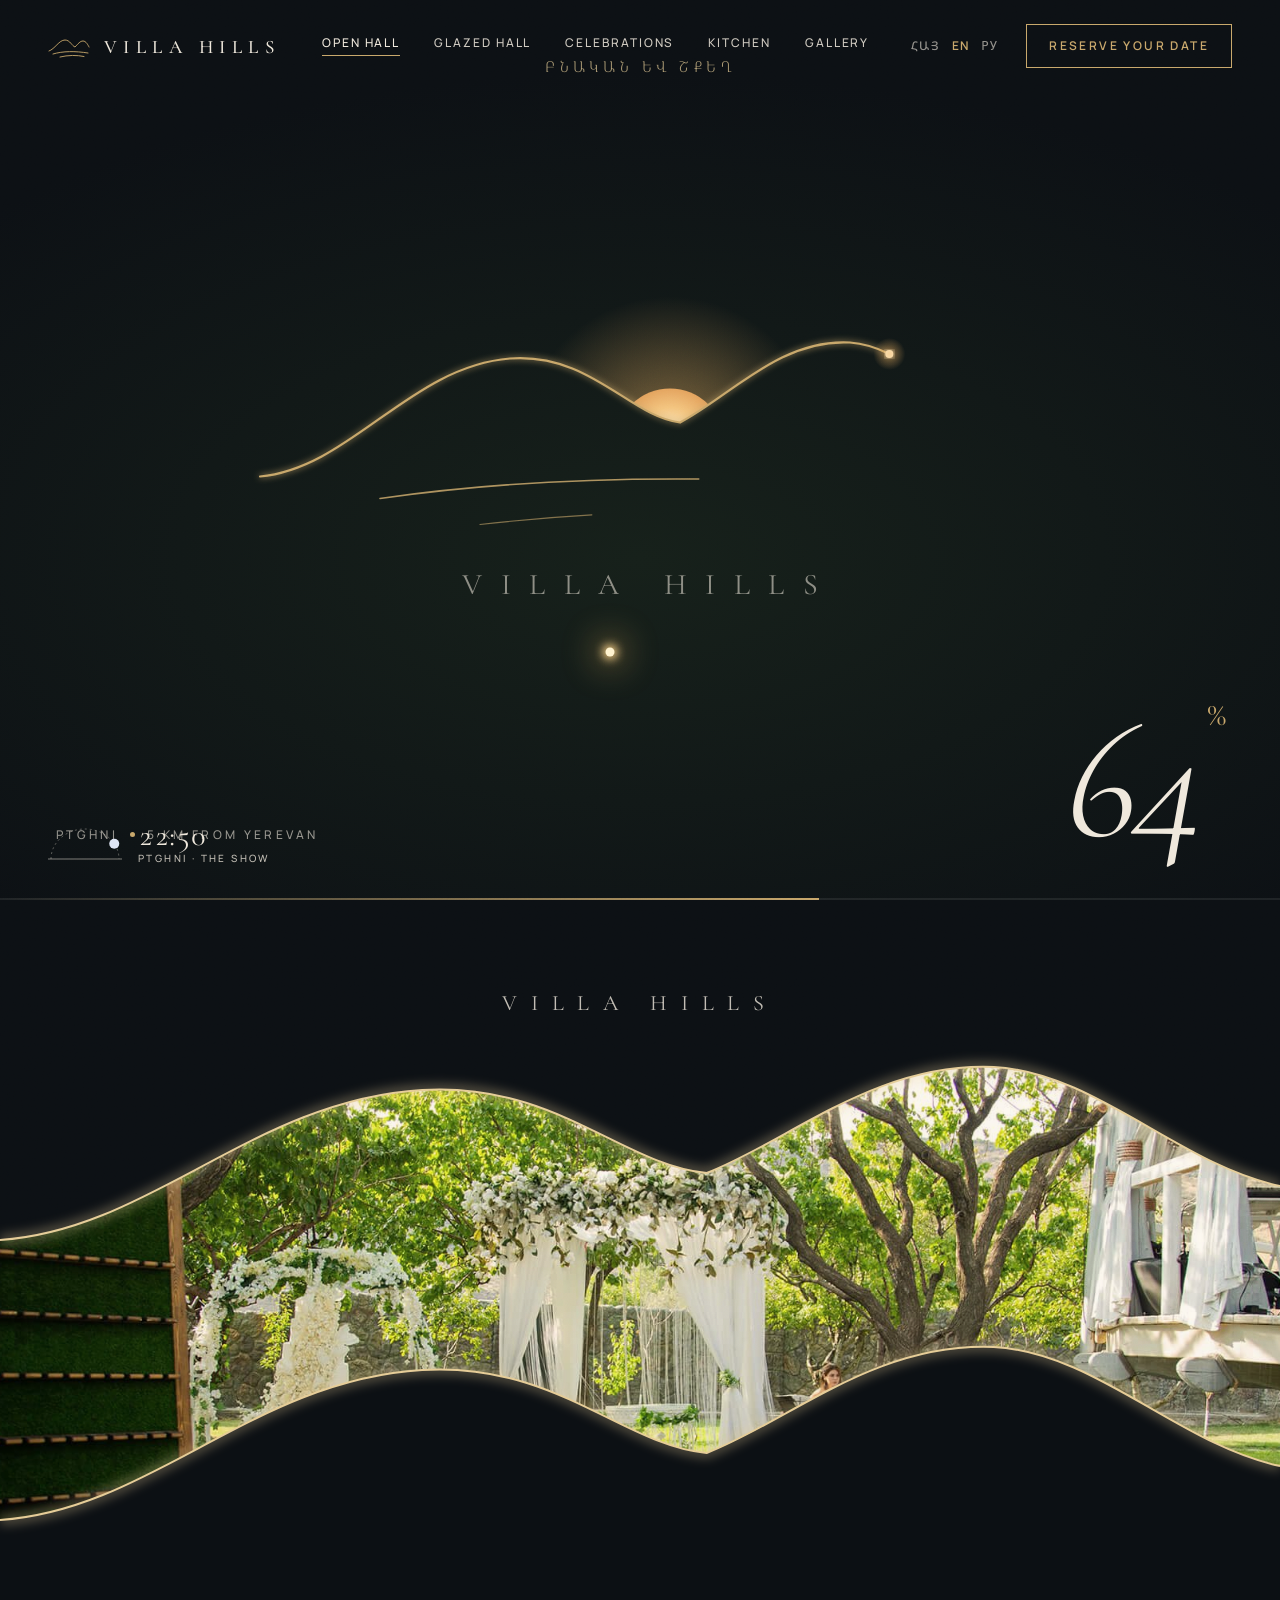
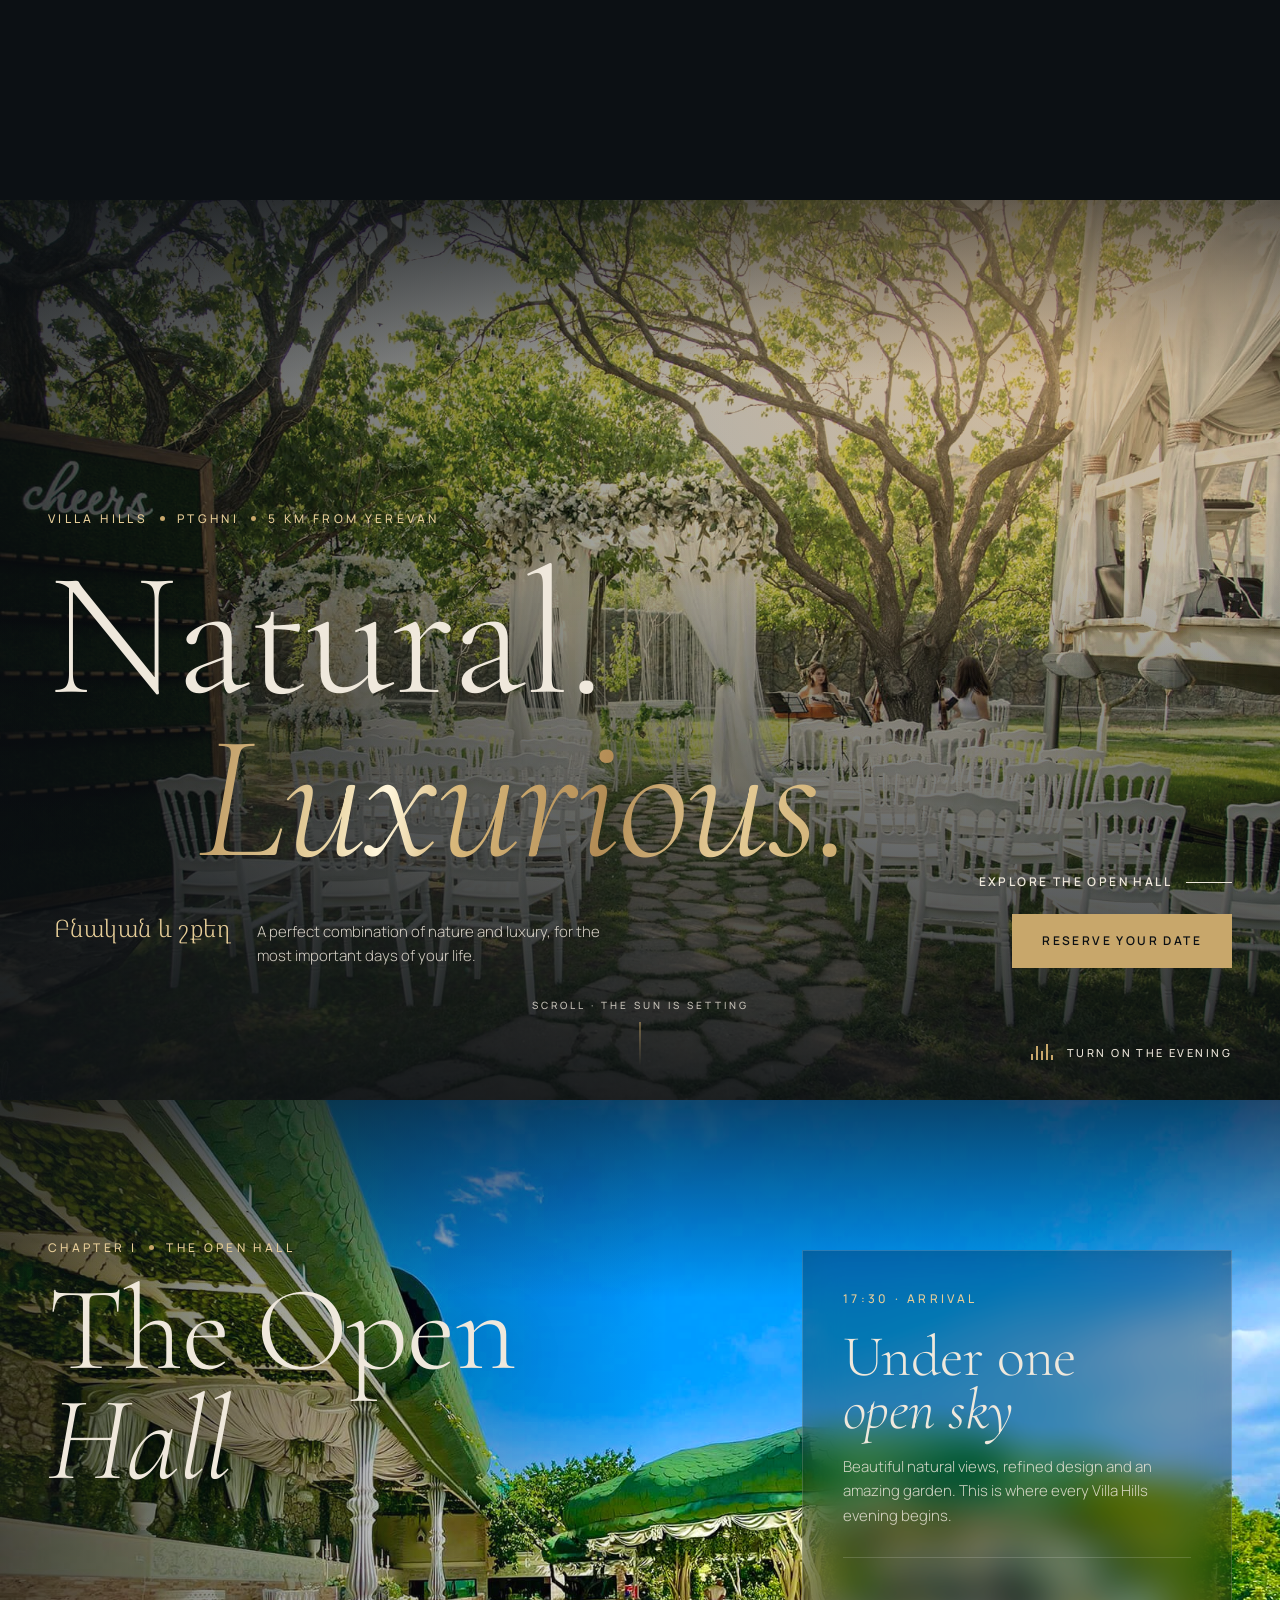
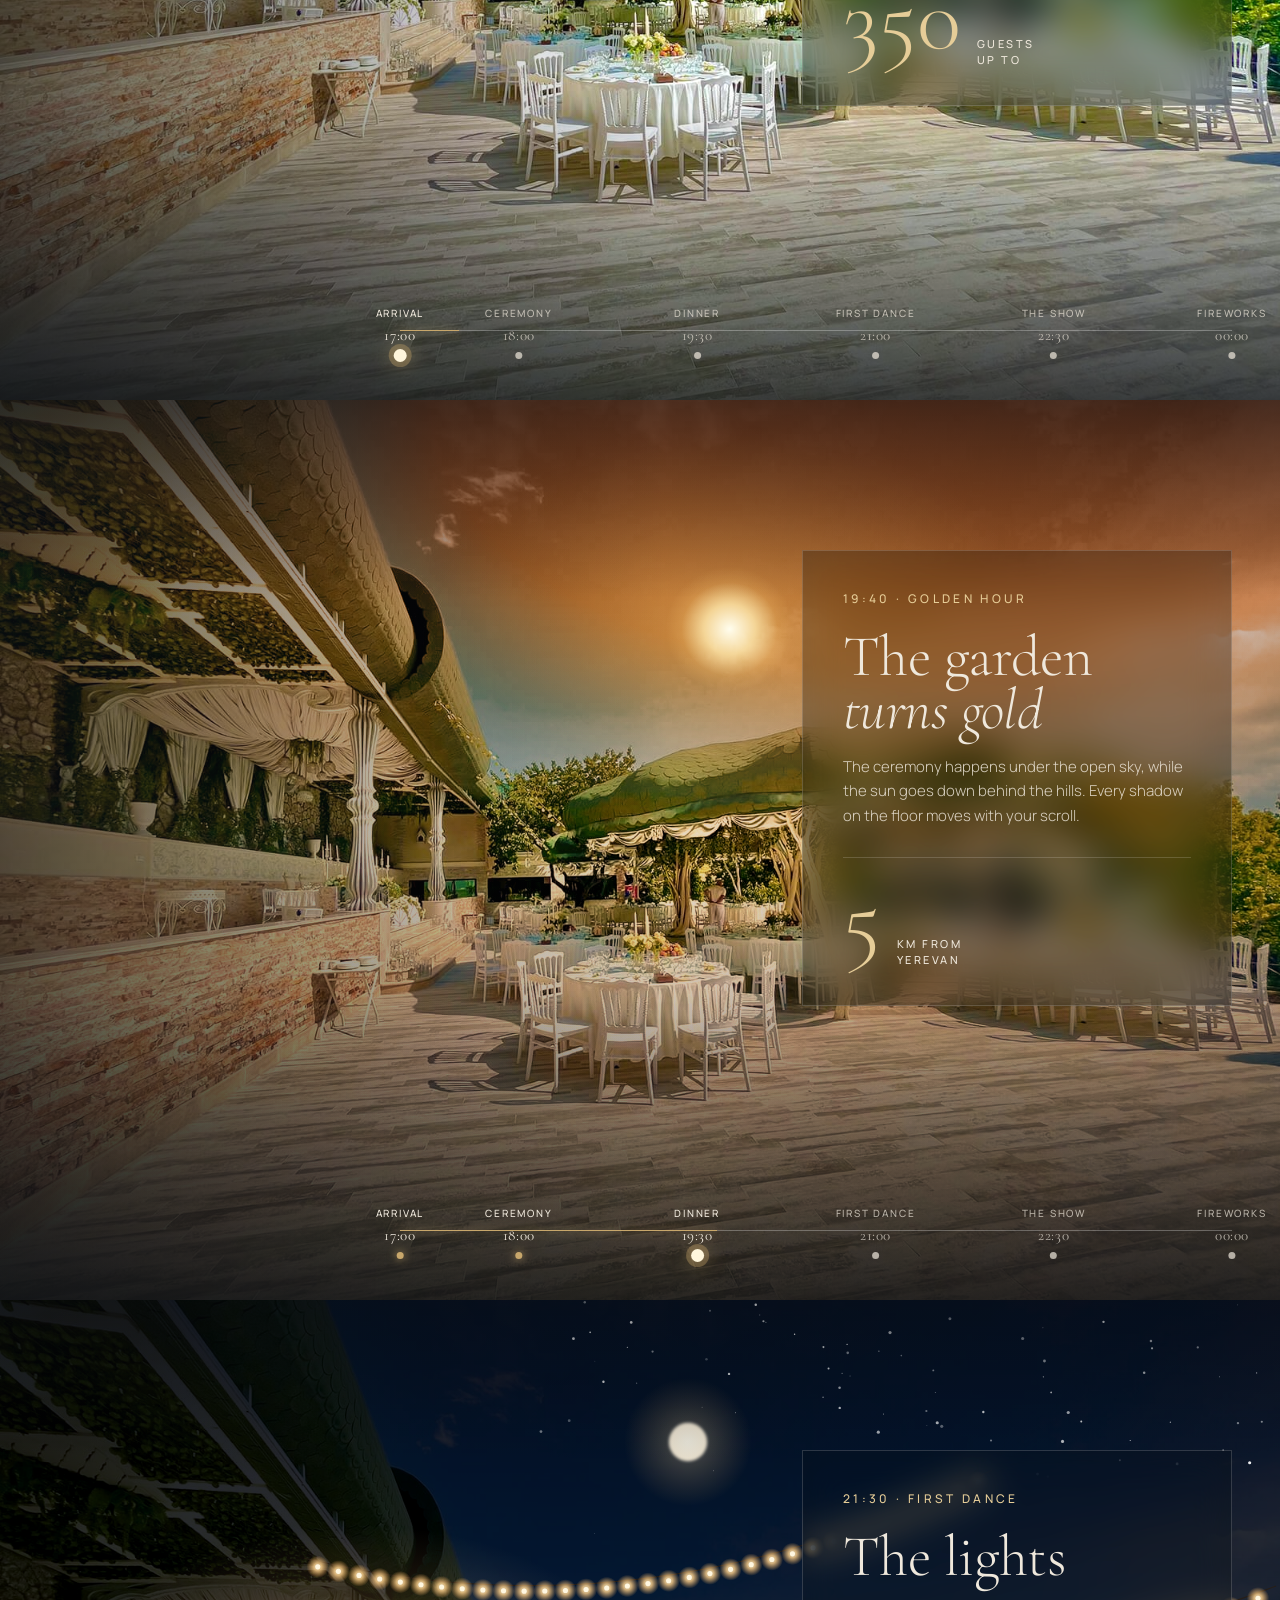
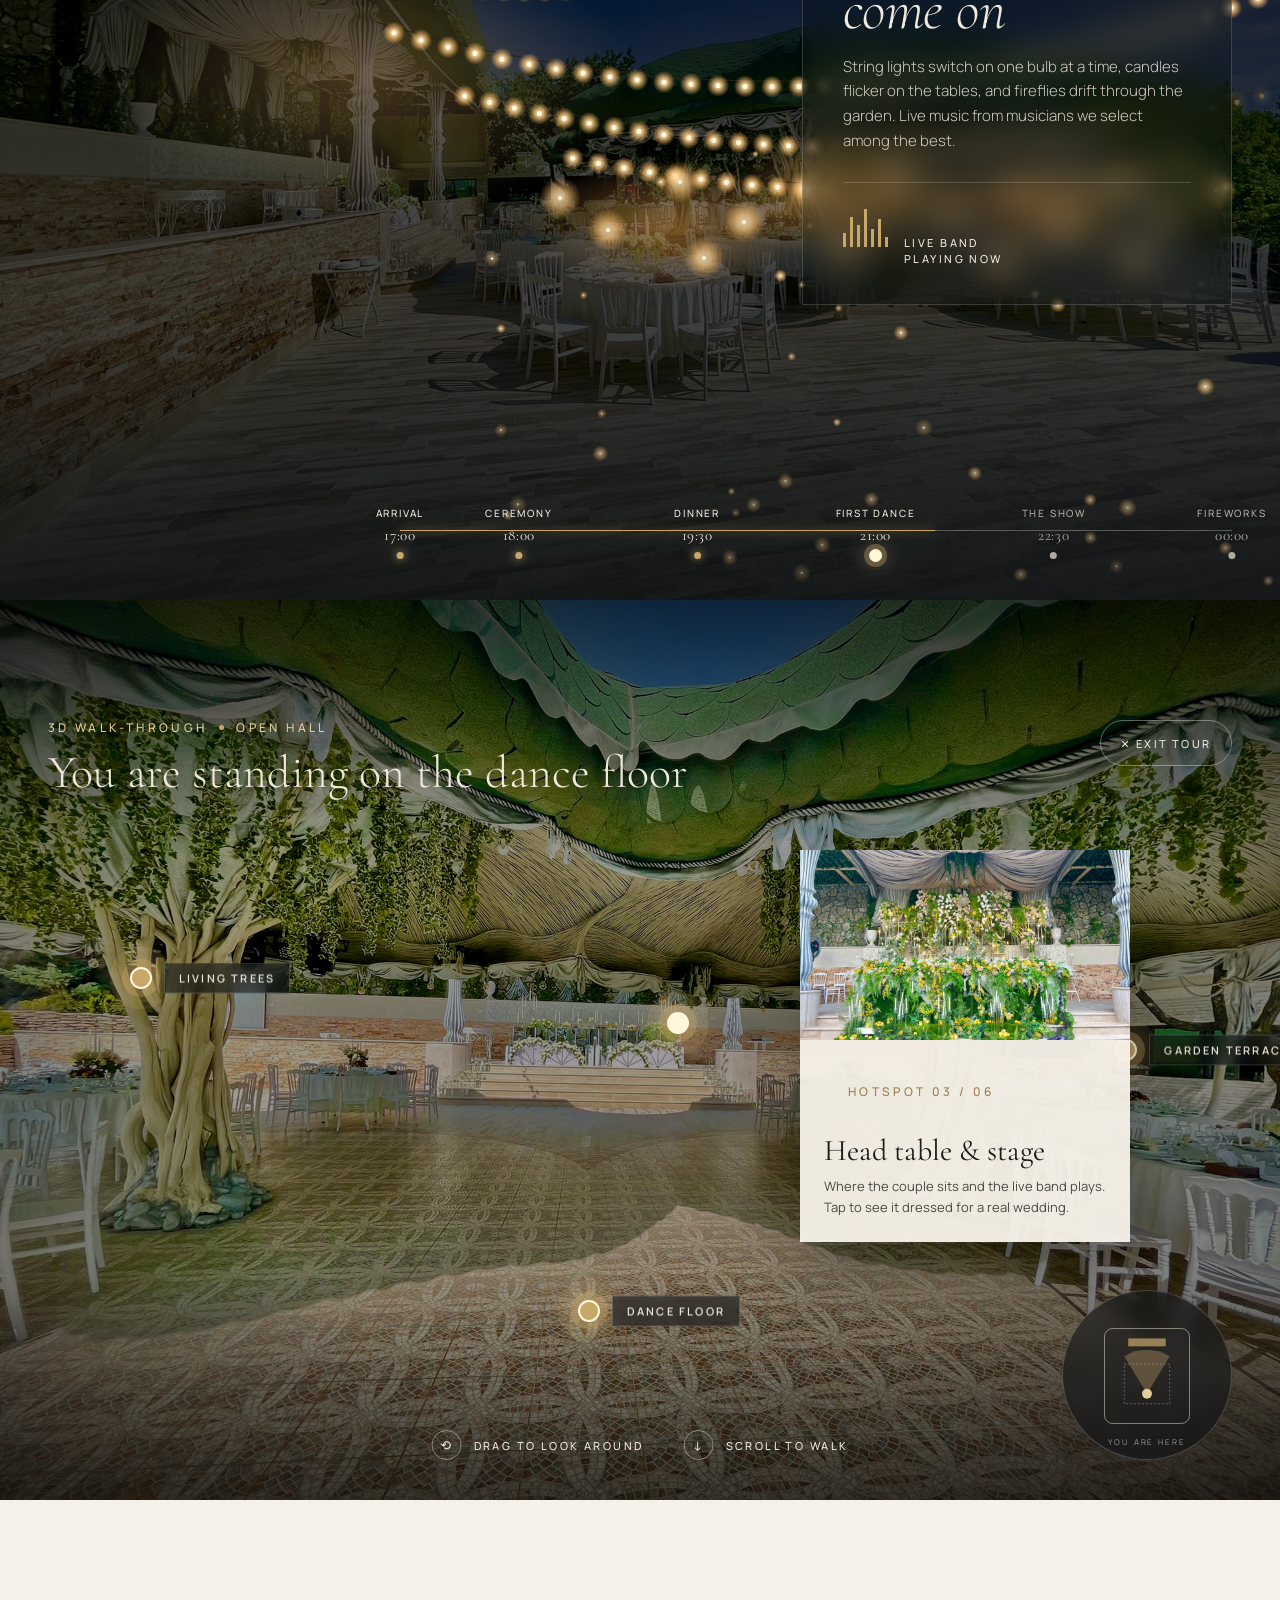
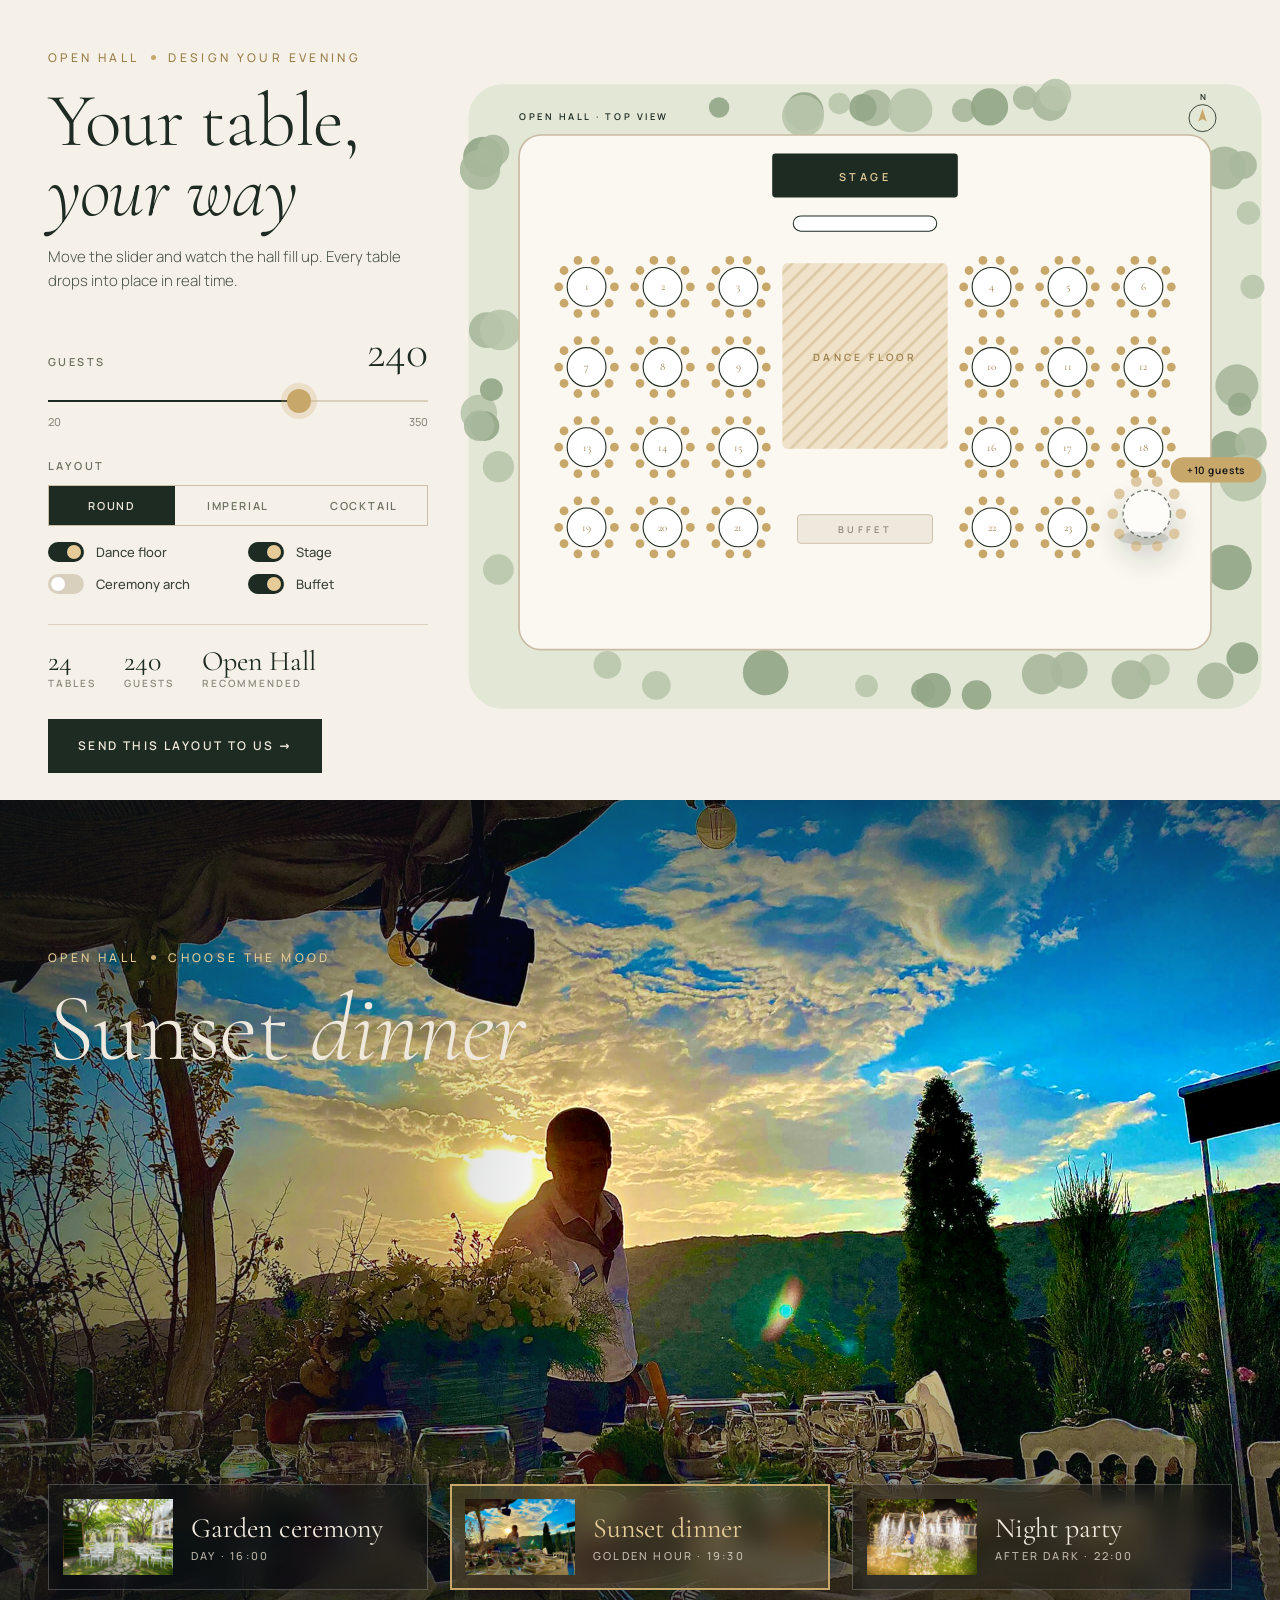
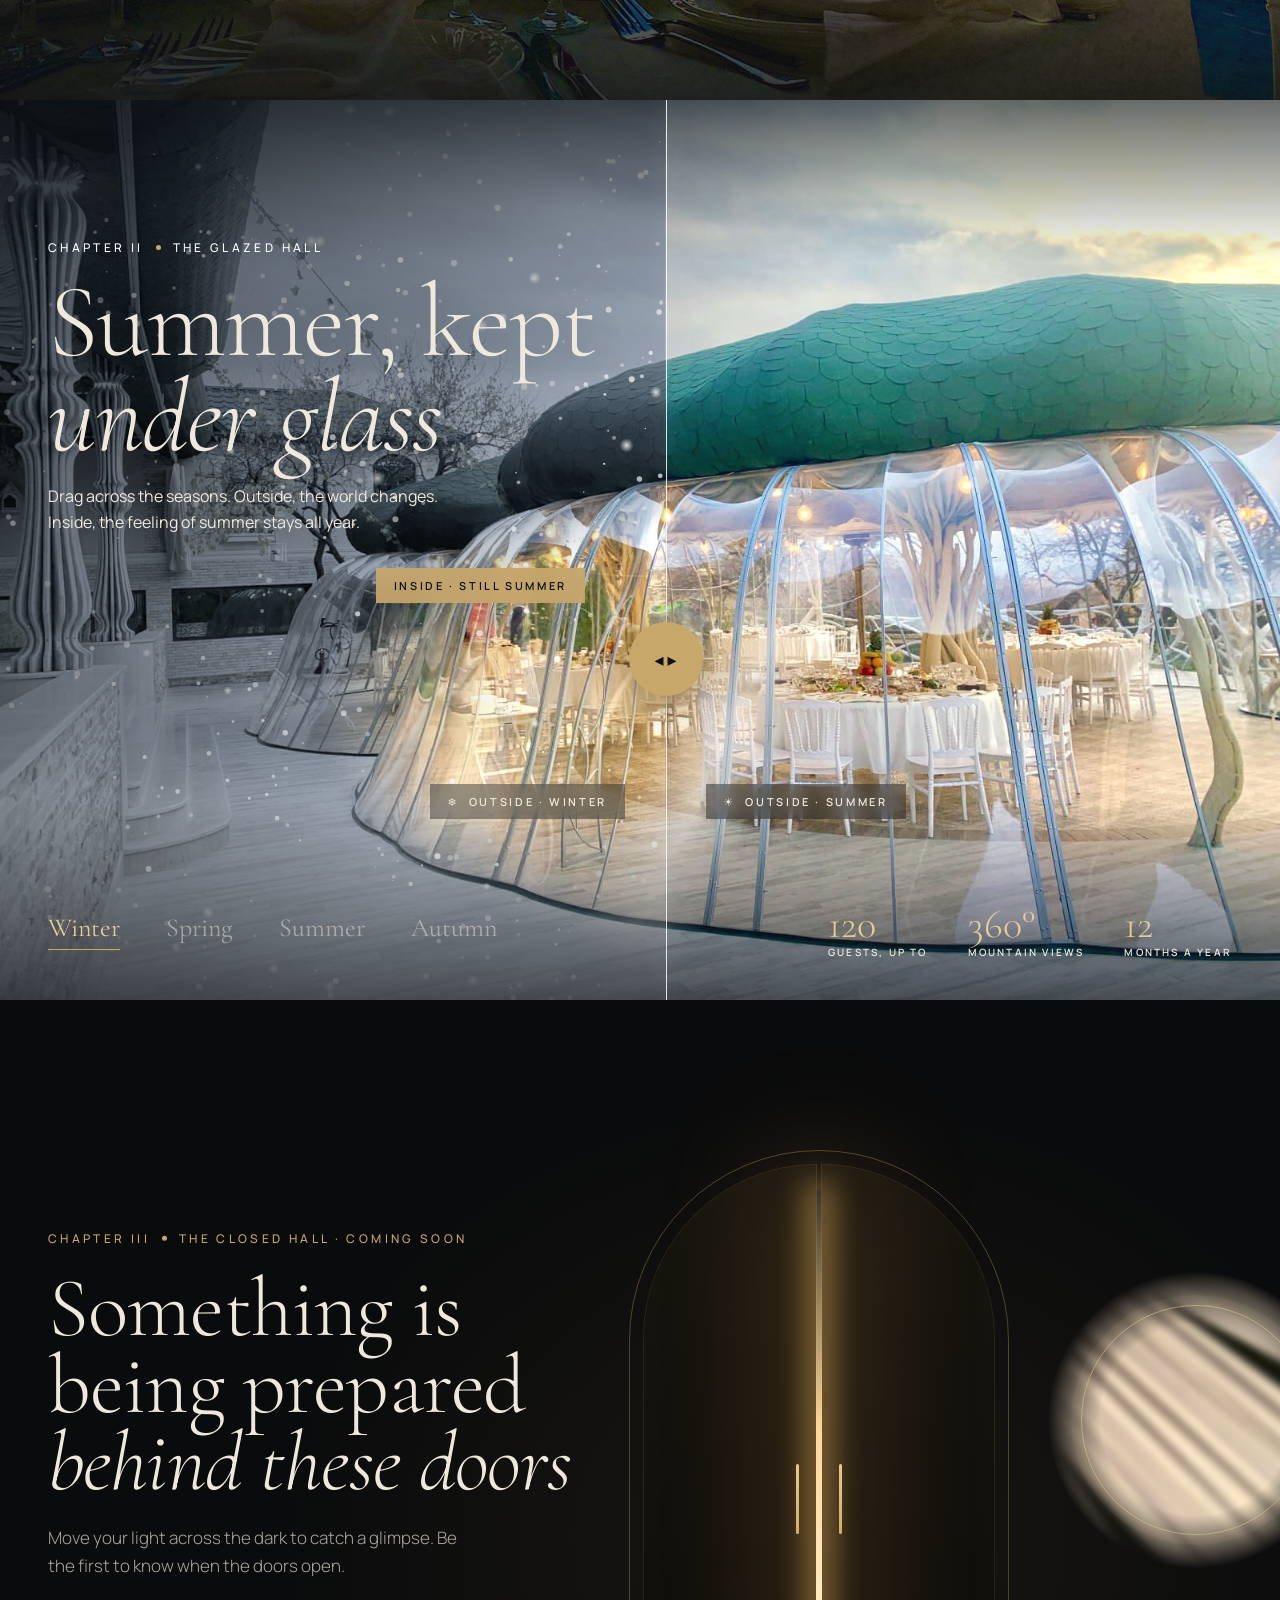
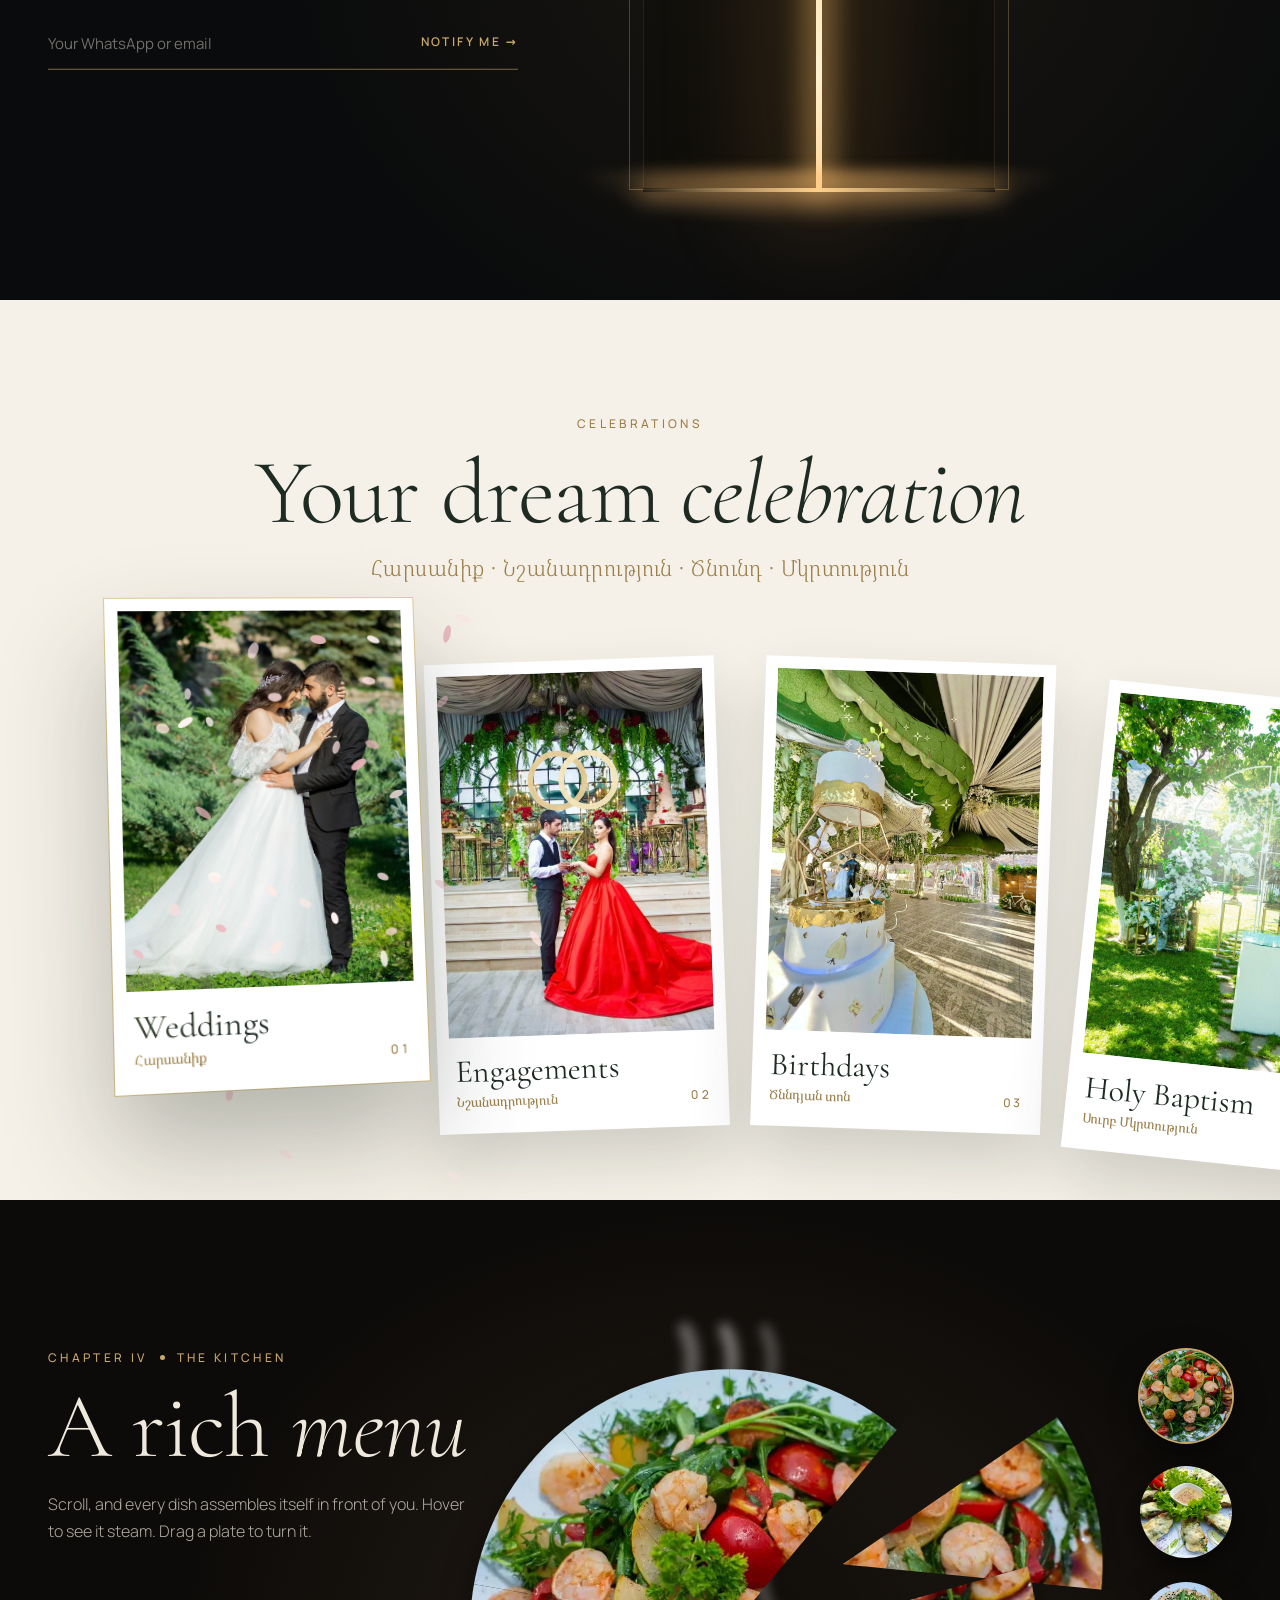
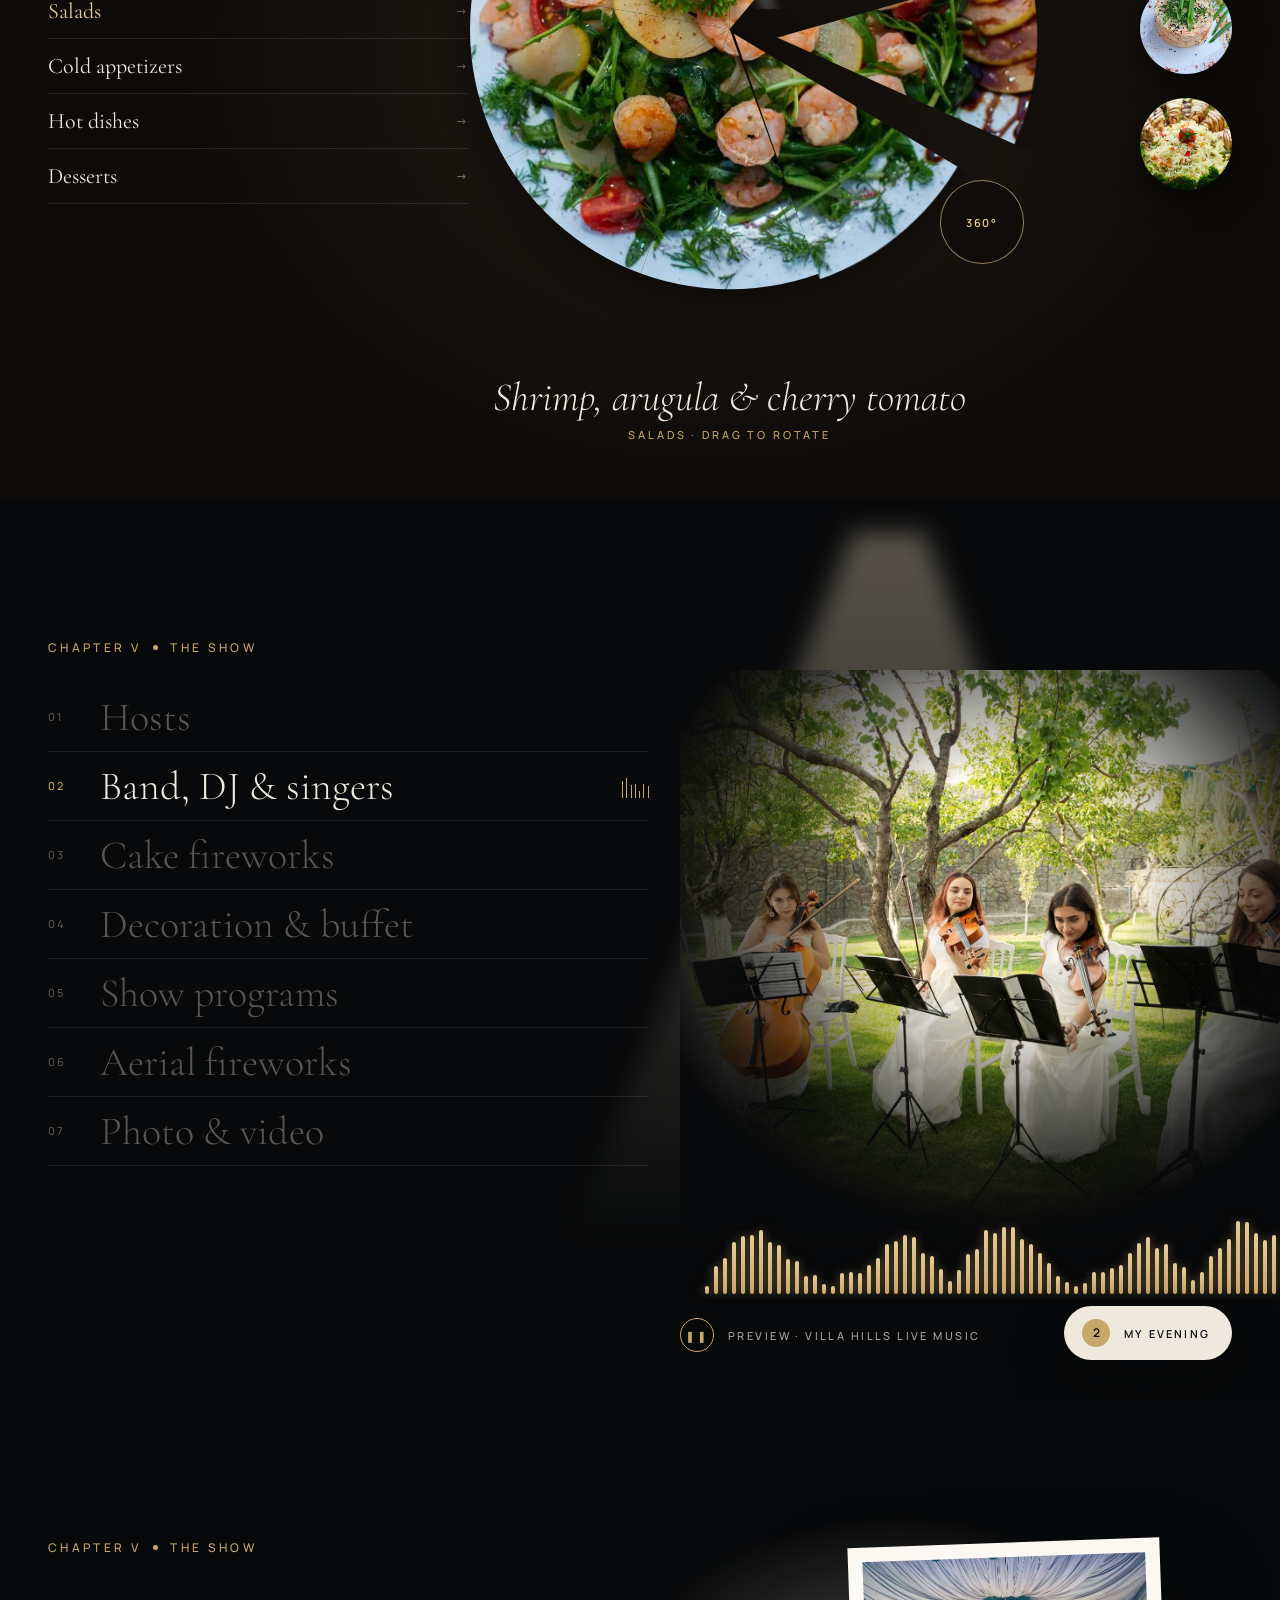
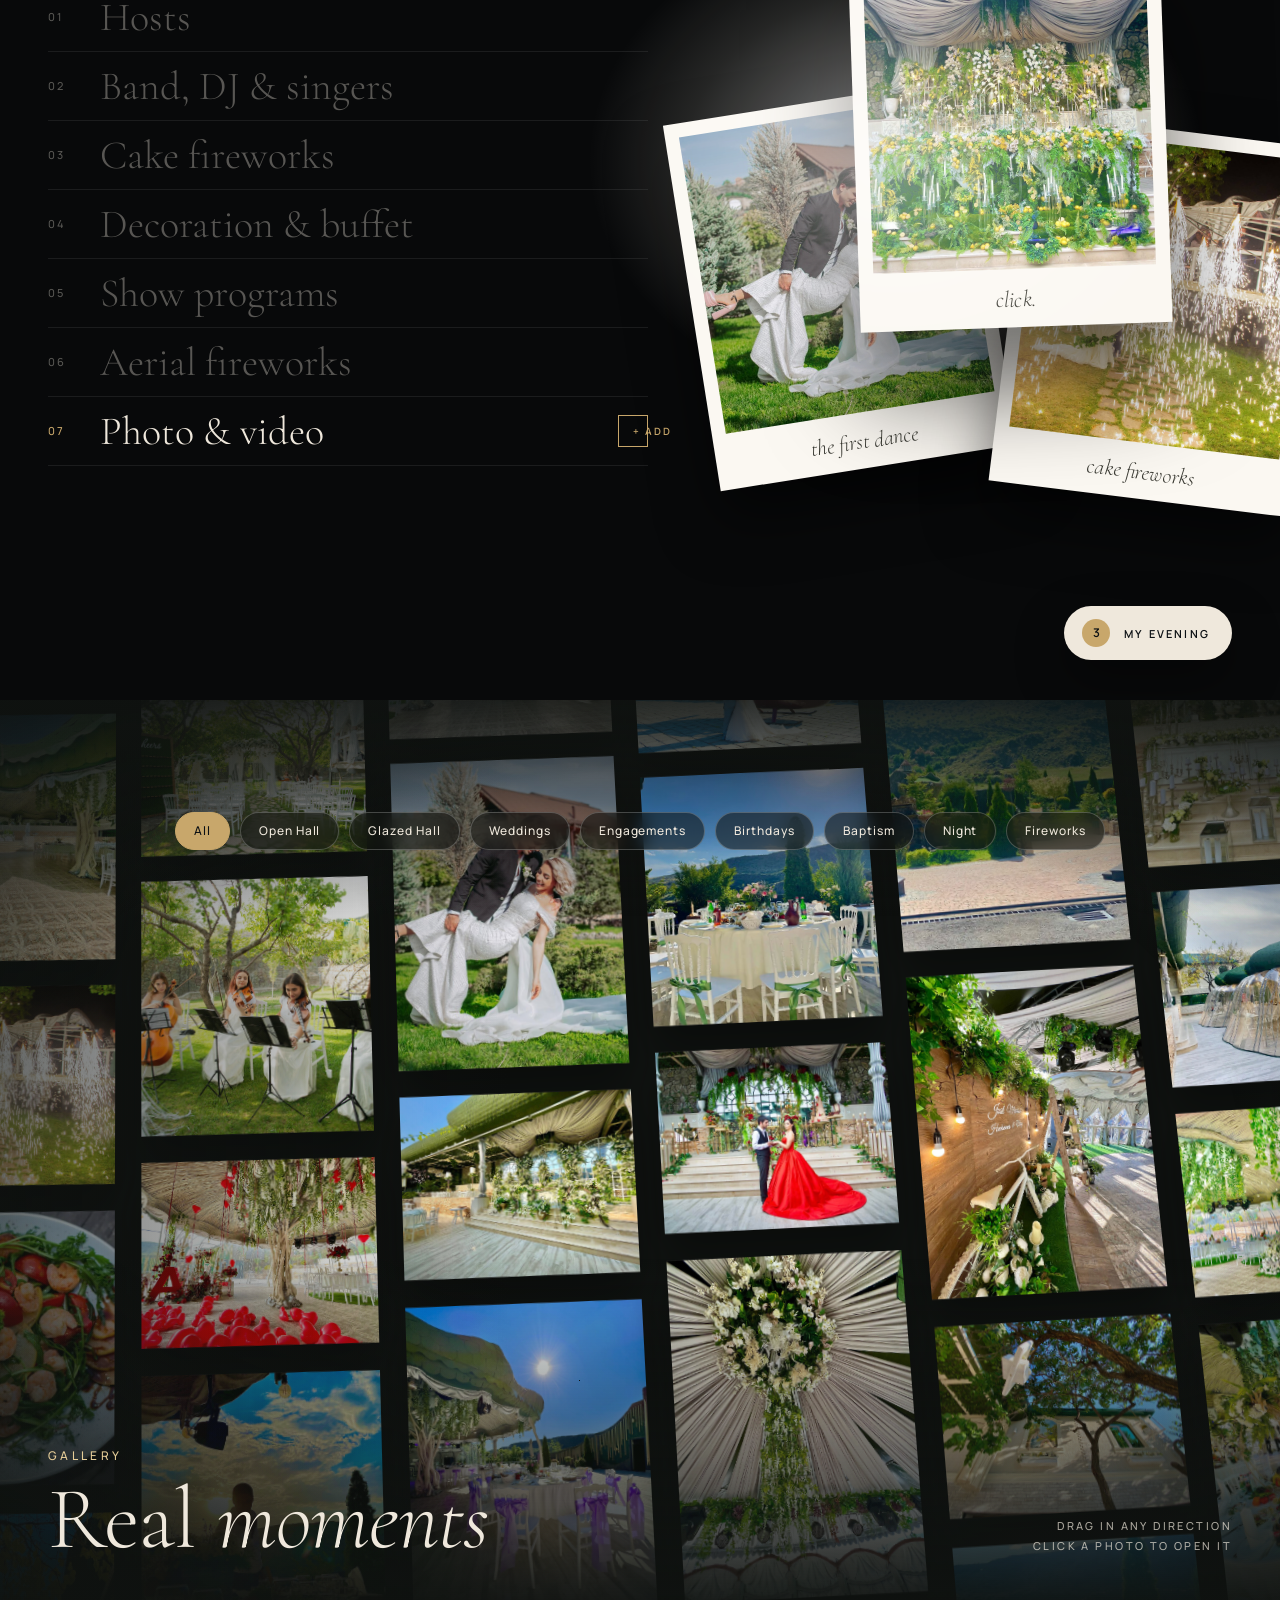
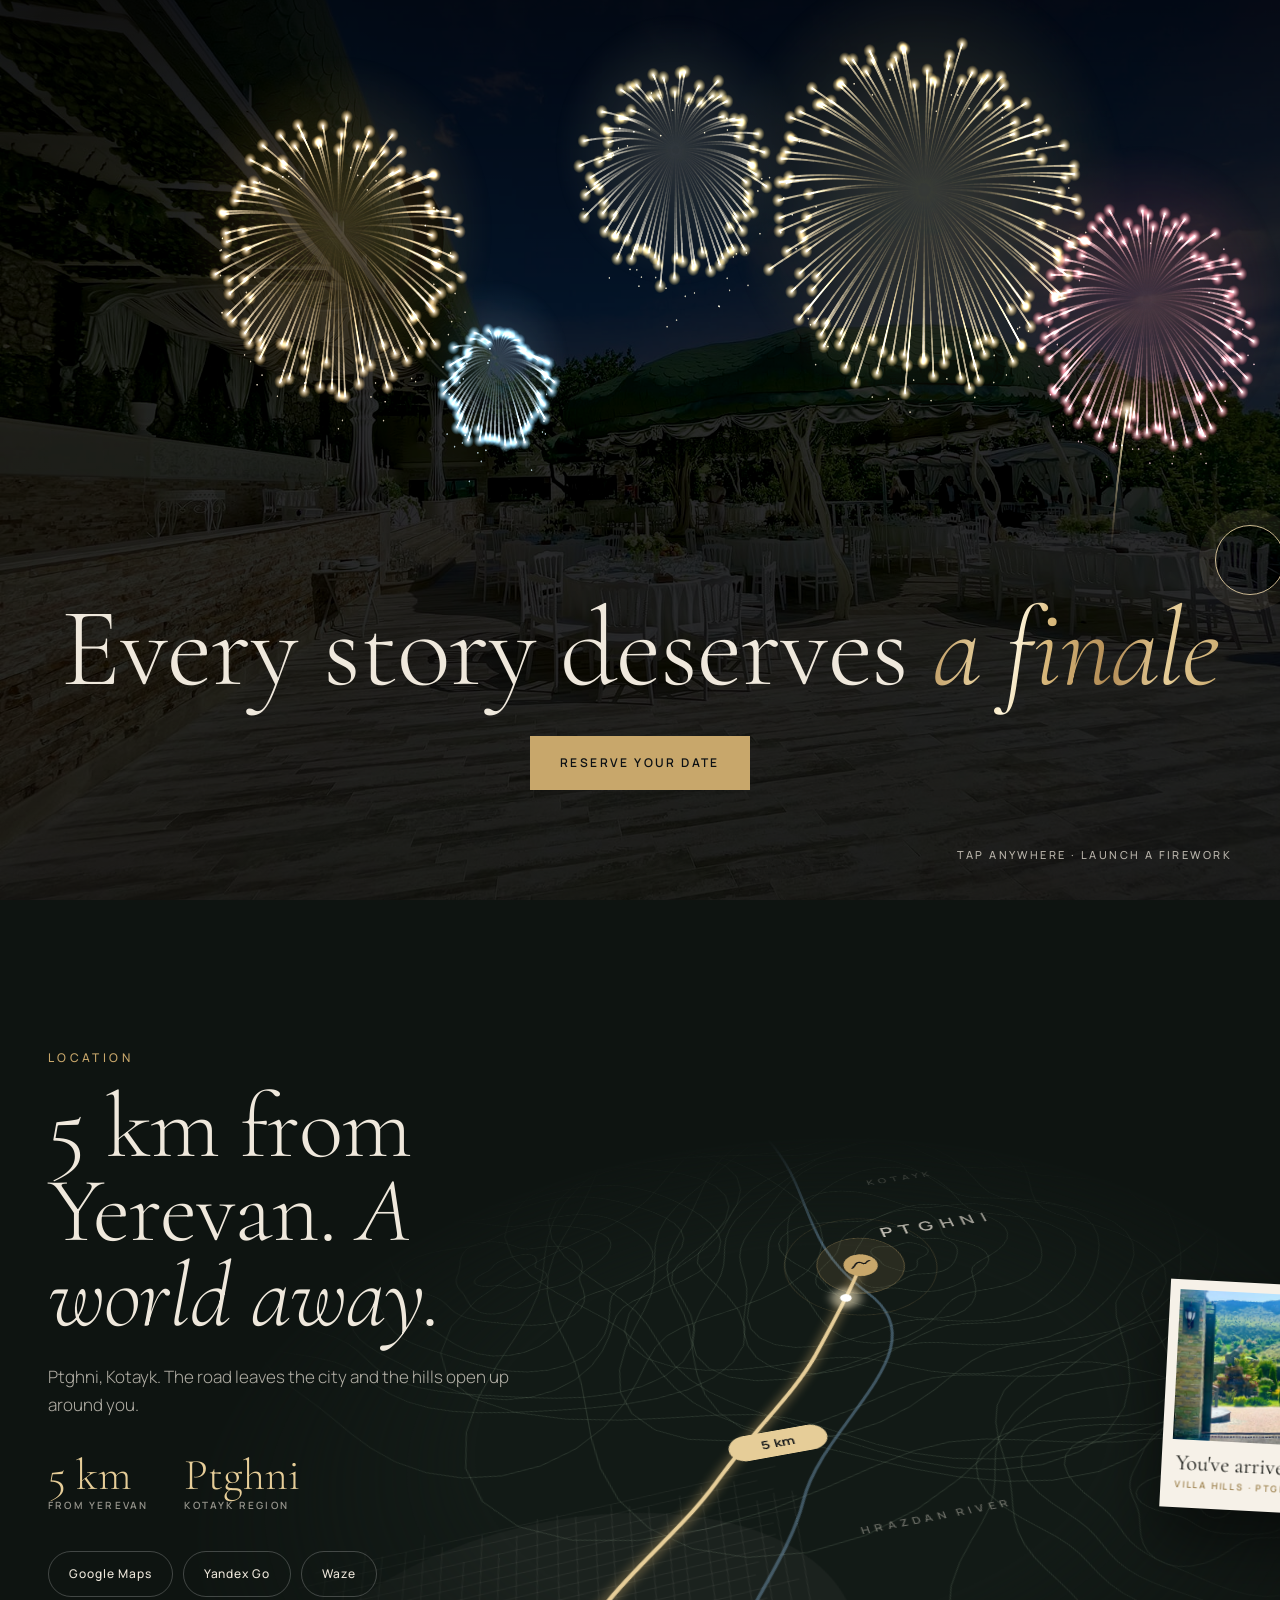
==== prototype/index.html @ a93d1038 "Add visual mockup of every website scene with screenshots Static HTML mockups of all scenes from doc" ====
<!doctype html>
<html lang="en">
<head>
<meta charset="utf-8">
<meta name="viewport" content="width=device-width, initial-scale=1">
<title>Villa Hills — One Evening</title>
<link rel="stylesheet" href="styles.css">
</head>
<body data-nav="light" data-hud="on">

<!-- ================= GLOBAL UI ================= -->
<header class="nav">
  <div class="brand">
    <svg viewBox="0 0 84 48" fill="none" stroke="#C8A76B" stroke-width="1.8" stroke-linecap="round">
      <path d="M2 34 C14 30 22 12 34 12 C44 12 48 24 54 26 C60 20 64 14 70 14 C76 14 80 22 82 26"/>
      <path d="M10 40 C30 34 54 34 80 38"/><path d="M24 46 C40 42 58 42 72 45"/>
    </svg>
    <span>VILLA HILLS</span>
  </div>
  <nav class="nav-links">
    <a class="on" href="#s02a">Open Hall</a><a href="#s03">Glazed Hall</a><a href="#s05">Celebrations</a><a href="#s06">Kitchen</a><a href="#s08">Gallery</a>
  </nav>
  <div class="nav-right">
    <div class="lang"><i>ՀԱՅ</i><b>EN</b><i>РУ</i></div>
    <a class="btn">Reserve your date</a>
  </div>
</header>

<div class="hud">
  <svg viewBox="0 0 74 38"><path d="M3 34 A34 30 0 0 1 71 34" fill="none" stroke="currentColor" stroke-opacity=".35" stroke-dasharray="2 3"/><line x1="0" y1="34" x2="74" y2="34" stroke="currentColor" stroke-opacity=".5"/><circle id="hudSun" cx="10" cy="22" r="5" fill="#E6CD98"/></svg>
  <div><div class="t" id="hudTime">17:00</div><div class="meta" id="hudMeta">Ptghni · 24°C · Sunny</div></div>
</div>

<div class="cursor" id="cursor"><div class="ff"></div><div class="ring" id="cursorLabel">DRAG</div></div>
<div id="trail"></div>
<div class="grain"></div>

<!-- ================= S00a PRELOADER ================= -->
<section class="scene" id="s00a" data-nav="off" data-hud="off" data-cursor="none">
  <div class="pre-hy hy">ԲՆԱԿԱՆ  ԵՎ  ՇՔԵՂ</div>
  <div class="pre-center">
    <svg id="preSvg" viewBox="0 0 760 300" fill="none">
      <defs>
        <clipPath id="aboveHill"><path d="M0 230 C90 222 150 120 250 112 C330 106 370 170 420 176 C470 150 520 92 590 96 C650 100 700 170 760 186 L760 0 L0 0 Z"/></clipPath>
        <radialGradient id="sunG" cx="50%" cy="45%"><stop offset="0" stop-color="#fff4d6"/><stop offset=".55" stop-color="#f3c47e"/><stop offset="1" stop-color="#e09a55"/></radialGradient>
        <radialGradient id="sunHalo"><stop offset="0" stop-color="rgba(240,180,100,.55)"/><stop offset="1" stop-color="rgba(240,180,100,0)"/></radialGradient>
        <filter id="glow"><feGaussianBlur stdDeviation="3" result="b"/><feMerge><feMergeNode in="b"/><feMergeNode in="SourceGraphic"/></feMerge></filter>
      </defs>
      <g clip-path="url(#aboveHill)">
        <circle cx="410" cy="200" r="150" fill="url(#sunHalo)"/>
        <circle cx="410" cy="196" r="54" fill="url(#sunG)"/>
      </g>
      <path id="preMain" d="M0 230 C90 222 150 120 250 112 C330 106 370 170 420 176 C470 150 520 92 590 96 C650 100 700 170 760 186" stroke="#C8A76B" stroke-width="2.2" stroke-linecap="round" filter="url(#glow)"/>
      <path id="preL2" d="M120 252 C300 226 500 228 700 246" stroke="#C8A76B" stroke-width="1.6" stroke-linecap="round" opacity=".85"/>
      <path id="preL3" d="M220 278 C360 262 480 262 620 274" stroke="#C8A76B" stroke-width="1.2" stroke-linecap="round" opacity=".6"/>
      <circle id="preTip" r="4" fill="#fff4d6" filter="url(#glow)"/>
      <circle id="preTipHalo" r="16" fill="url(#sunHalo)"/>
    </svg>
    <div class="pre-word">VILLA HILLS</div>
  </div>
  <div class="pre-loc eyebrow">Ptghni<span class="dot"></span>5 km from Yerevan</div>
  <div class="pre-count">64<sup>%</sup></div>
  <div class="pre-bar"><i></i></div>
</section>

<!-- ================= S00b CURTAIN REVEAL ================= -->
<section class="scene" id="s00b" data-nav="off" data-hud="off" data-cursor="none">
  <img class="bg" src="assets/img/garden-ceremony.jpg" alt="">
  <svg class="curtain" viewBox="0 0 1440 900" preserveAspectRatio="none">
    <defs><filter id="cg"><feGaussianBlur stdDeviation="6"/></filter></defs>
    <path d="M0 340 C170 330 285 200 475 190 C625 182 700 265 795 273 C890 240 985 162 1118 167 C1232 172 1327 265 1440 286 L1440 0 L0 0 Z" fill="#0c1014"/>
    <path d="M0 620 C170 610 285 480 475 470 C625 462 700 545 795 553 C890 520 985 442 1118 447 C1232 452 1327 545 1440 566 L1440 900 L0 900 Z" fill="#0c1014"/>
    <g fill="none" stroke="#E6CD98">
      <path d="M0 340 C170 330 285 200 475 190 C625 182 700 265 795 273 C890 240 985 162 1118 167 C1232 172 1327 265 1440 286" stroke-width="8" opacity=".45" filter="url(#cg)"/>
      <path d="M0 340 C170 330 285 200 475 190 C625 182 700 265 795 273 C890 240 985 162 1118 167 C1232 172 1327 265 1440 286" stroke-width="2"/>
      <path d="M0 620 C170 610 285 480 475 470 C625 462 700 545 795 553 C890 520 985 442 1118 447 C1232 452 1327 545 1440 566" stroke-width="8" opacity=".45" filter="url(#cg)"/>
      <path d="M0 620 C170 610 285 480 475 470 C625 462 700 545 795 553 C890 520 985 442 1118 447 C1232 452 1327 545 1440 566" stroke-width="2"/>
    </g>
  </svg>
  <div class="curtain-word">VILLA HILLS</div>
</section>

<!-- ================= S01 HERO ================= -->
<section class="scene" id="s01" data-time="17:00" data-meta="Ptghni · 24°C · Sunny" data-cursor="1062,742,ff" data-trail="1">
  <img class="bg" src="assets/img/garden-ceremony.jpg" alt="">
  <div class="shade"></div>
  <div class="hero-copy">
    <div class="eyebrow">Villa Hills<span class="dot"></span>Ptghni<span class="dot"></span>5 km from Yerevan</div>
    <h1 class="display">Natural.<span class="l2"><em class="foil">Luxurious.</em></span></h1>
    <div class="hero-sub">
      <span class="hy">Բնական և շքեղ</span>
      <p>A perfect combination of nature and luxury, for the most important days of your life.</p>
    </div>
  </div>
  <div class="hero-ctas">
    <a class="btn btn-text">Explore the Open Hall <i class="ln"></i></a>
    <a class="btn btn-gold">Reserve your date</a>
  </div>
  <div class="scroll-cue">Scroll · the sun is setting<i></i></div>
  <div class="sound"><span class="eq"><i style="height:6px"></i><i style="height:14px"></i><i style="height:9px"></i><i style="height:16px"></i><i style="height:5px"></i></span>Turn on the evening</div>
</section>

<!-- ================= S02a OPEN HALL – DAY ================= -->
<section class="scene oh" id="s02a" data-time="17:30" data-meta="Ptghni · 24°C · Sunny" data-cursor="none" data-sun="0.07">
  <div class="frame43"><img src="assets/img/openhall-wide.jpg" alt=""><div class="sky"></div></div>
  <div class="oh-title"><div class="eyebrow">Chapter I<span class="dot"></span>The Open Hall</div><div class="display">The Open<br><em>Hall</em></div></div>
  <div class="oh-card">
    <div class="eyebrow">17:30 · Arrival</div>
    <h2 class="display">Under one<br><em>open sky</em></h2>
    <p>Beautiful natural views, refined design and an amazing garden. This is where every Villa Hills evening begins.</p>
    <div class="stat"><b>350</b><span>guests<br>up to</span></div>
  </div>
  <div class="timeline" data-fill="0.071"></div>
</section>

<!-- ================= S02b OPEN HALL – GOLDEN HOUR ================= -->
<section class="scene oh" id="s02b" data-time="19:40" data-meta="Ptghni · Golden hour" data-cursor="none" data-sun="0.38">
  <div class="frame43"><img src="assets/img/openhall-wide.jpg" alt=""><div class="sky2"></div><div class="sky"></div><div class="skygold"></div><div class="longshadow"></div><div class="sunflare"></div></div>
  <div class="oh-card">
    <div class="eyebrow">19:40 · Golden hour</div>
    <h2 class="display">The garden<br><em>turns gold</em></h2>
    <p>The ceremony happens under the open sky, while the sun goes down behind the hills. Every shadow on the floor moves with your scroll.</p>
    <div class="stat"><b>5</b><span>km from<br>Yerevan</span></div>
  </div>
  <div class="timeline" data-fill="0.381"></div>
</section>

<!-- ================= S02c OPEN HALL – NIGHT ================= -->
<section class="scene oh" id="s02c" data-time="21:30" data-meta="Ptghni · 18°C · Clear night" data-cursor="none" data-sun="0.64">
  <div class="frame43"><img src="assets/img/openhall-wide.jpg" alt=""><div class="sky"></div><div class="warm"></div>
    <svg class="lights" id="nightLights" viewBox="0 0 1600 1200" preserveAspectRatio="none"></svg>
  </div>
  <div class="oh-card">
    <div class="eyebrow">21:30 · First dance</div>
    <h2 class="display">The lights<br><em>come on</em></h2>
    <p>String lights switch on one bulb at a time, candles flicker on the tables, and fireflies drift through the garden. Live music from musicians we select among the best.</p>
    <div class="stat"><span class="eq" style="height:40px;gap:4px"><i style="height:14px;width:3px"></i><i style="height:30px;width:3px"></i><i style="height:22px;width:3px"></i><i style="height:38px;width:3px"></i><i style="height:18px;width:3px"></i><i style="height:28px;width:3px"></i><i style="height:10px;width:3px"></i></span><span>Live band<br>playing now</span></div>
  </div>
  <div class="timeline" data-fill="0.643"></div>
</section>

<!-- ================= S02d 3D WALK-THROUGH ================= -->
<section class="scene" id="s02d" data-nav="light" data-hud="off" data-cursor="560,590,drag">
  <img class="bg" src="assets/img/openhall-trees.jpg" alt="">
  <div class="vign"></div>
  <div class="tour-top">
    <div><div class="eyebrow" style="color:#E6CD98">3D walk-through<span class="dot"></span>Open Hall</div><h3>You are standing on the dance floor</h3></div>
    <div class="tour-exit">✕ Exit tour</div>
  </div>
  <div class="hot" style="left:46%;top:79%"><div class="pulse"></div><label>Dance floor</label></div>
  <div class="hot" style="left:11%;top:42%"><div class="pulse"></div><label>Living trees</label></div>
  <div class="hot" style="left:88%;top:50%"><div class="pulse"></div><label>Garden terrace</label></div>
  <div class="hot" style="left:53%;top:47%"><div class="pulse" style="background:#fff6dc"></div></div>
  <div class="hot-card" style="left:800px;top:250px">
    <img src="assets/img/head-table-flowers.jpg" alt="">
    <div><div class="eyebrow" style="color:#9b7f4a">Hotspot 03 / 06</div><h4>Head table &amp; stage</h4><p>Where the couple sits and the live band plays. Tap to see it dressed for a real wedding.</p></div>
  </div>
  <div class="tour-help"><span><kbd>⟲</kbd>Drag to look around</span><span><kbd>↓</kbd>Scroll to walk</span></div>
  <div class="minimap"><svg viewBox="0 0 170 170">
    <rect x="42" y="38" width="86" height="96" rx="8" fill="none" stroke="rgba(239,232,220,.5)"/>
    <rect x="66" y="48" width="38" height="8" fill="rgba(200,167,107,.7)"/>
    <rect x="62" y="74" width="46" height="40" fill="none" stroke="rgba(239,232,220,.35)" stroke-dasharray="2 2"/>
    <path d="M85 104 L62 66 A44 44 0 0 1 108 66 Z" fill="rgba(200,167,107,.35)"/>
    <circle cx="85" cy="104" r="5" fill="#E6CD98"/>
    <text x="85" y="156" text-anchor="middle" fill="rgba(239,232,220,.6)" font-family="Manrope" font-size="8" letter-spacing="2">YOU ARE HERE</text>
  </svg></div>
</section>

<!-- ================= S02e FLOOR PLAN ================= -->
<section class="scene" id="s02e" data-nav="dark" data-hud="off" data-cursor="none">
  <div class="plan-panel">
    <div class="eyebrow">Open Hall<span class="dot"></span>Design your evening</div>
    <h2 class="display">Your table, <em>your way</em></h2>
    <p class="lead">Move the slider and watch the hall fill up. Every table drops into place in real time.</p>
    <div class="ctrl">
      <div class="ctrl-label"><span>Guests</span><b>240</b></div>
      <div class="slider"><div class="rail"><i></i></div><div class="knob"></div><div class="ends"><span>20</span><span>350</span></div></div>
    </div>
    <div class="ctrl" style="margin-top:44px">
      <div class="ctrl-label"><span>Layout</span></div>
      <div class="seg"><span class="on">Round</span><span>Imperial</span><span>Cocktail</span></div>
      <div class="toggles">
        <div class="tg on"><i></i>Dance floor</div><div class="tg on"><i></i>Stage</div>
        <div class="tg"><i></i>Ceremony arch</div><div class="tg on"><i></i>Buffet</div>
      </div>
    </div>
    <div class="plan-sum"><div><b>24</b>tables</div><div><b>240</b>guests</div><div><b>Open Hall</b>recommended</div></div>
    <a class="btn">Send this layout to us →</a>
  </div>
  <div class="plan-stage"><svg id="planSvg" viewBox="0 0 960 760"></svg></div>
</section>

<!-- ================= S02f MOODS ================= -->
<section class="scene" id="s02f" data-time="19:30" data-meta="Ptghni · Sunset" data-cursor="none" data-sun="0.36">
  <img class="bg" src="assets/img/sunset-table.jpg" alt="" style="filter:saturate(1.1) contrast(1.05)">
  <div class="shade"></div>
  <div class="mood-title"><div class="eyebrow">Open Hall<span class="dot"></span>Choose the mood</div><h2 class="display">Sunset <em>dinner</em></h2></div>
  <div class="moods">
    <div class="mood"><img src="assets/img/garden-ceremony.jpg" alt=""><div><h5>Garden ceremony</h5><small>Day · 16:00</small></div></div>
    <div class="mood on"><img src="assets/img/sunset-table.jpg" alt=""><div><h5>Sunset dinner</h5><small>Golden hour · 19:30</small></div></div>
    <div class="mood"><img src="assets/img/night-sparklers.jpg" alt=""><div><h5>Night party</h5><small>After dark · 22:00</small></div></div>
  </div>
</section>

<!-- ================= S03 GLAZED HALL ================= -->
<section class="scene" id="s03" data-nav="light" data-hud="off" data-cursor="none">
  <div class="season summer"><div class="frame43"><img src="assets/img/glazed-dome-day.jpg" alt="" style="filter:saturate(1.15) sepia(.12)"></div></div>
  <div class="season winter">
    <div class="frame43"><img class="cold" src="assets/img/glazed-dome-day.jpg" alt=""><div class="tint"></div><div class="frost"></div><div class="snowground"></div><img class="warm" src="assets/img/glazed-dome-day.jpg" alt=""><div class="ember"></div></div>
    <canvas id="snow" width="1440" height="900"></canvas>
  </div>
  <div class="frame43" style="pointer-events:none"><div class="glint"></div></div>
  <div class="glazed-shade"></div>
  <div class="split-line"></div>
  <div class="split-knob">◂ ▸</div>
  <div class="season-tag" style="left:calc(52% - 236px);top:76%">❄&nbsp; Outside · Winter</div>
  <div class="season-tag" style="left:calc(52% + 40px);top:76%">☀&nbsp; Outside · Summer</div>
  <div class="season-tag" style="left:calc(52% - 290px);top:52%;background:rgba(200,167,107,.92);color:#0c1014">Inside · still summer</div>
  <div class="glazed-copy"><div class="eyebrow">Chapter II<span class="dot"></span>The Glazed Hall</div><h2 class="display">Summer, kept<br><em>under glass</em></h2><p>Drag across the seasons. Outside, the world changes. Inside, the feeling of summer stays all year.</p></div>
  <div class="seasons-bar">
    <div class="ss"><span class="on">Winter</span><span>Spring</span><span>Summer</span><span>Autumn</span></div>
    <div class="facts"><div><b>120</b>guests, up to</div><div><b>360°</b>mountain views</div><div><b>12</b>months a year</div></div>
  </div>
</section>

<!-- ================= S04 CLOSED HALL ================= -->
<section class="scene" id="s04" data-nav="light" data-hud="off" data-cursor="none">
  <div class="flash" id="flash" style="left:1196px;top:420px"><img src="assets/img/canopy-white-flowers.jpg" alt=""></div><div class="flash-ring" style="left:1196px;top:420px"></div>
  <div class="door"><div class="arch"></div><div class="leaf l"></div><div class="leaf r"></div><div class="gap"></div><div class="under"></div><div class="floor"></div></div>
  <div class="closed-copy">
    <div class="eyebrow">Chapter III<span class="dot"></span>The Closed Hall · Coming soon</div>
    <h2 class="display">Something is being prepared <em>behind these doors</em></h2>
    <p class="lead">Move your light across the dark to catch a glimpse. Be the first to know when the doors open.</p>
    <div class="notify"><span>Your WhatsApp or email</span><b>Notify me →</b></div>
  </div>
</section>

<!-- ================= S05 CELEBRATIONS ================= -->
<section class="scene" id="s05" data-nav="dark" data-hud="off" data-cursor="330,560,open">
  <div class="cel-head" style="left:0;right:0;text-align:center;top:116px">
    <div class="eyebrow">Celebrations</div>
    <h2 class="display">Your dream <em>celebration</em></h2>
    <div class="hy">Հարսանիք · Նշանադրություն · Ծնունդ · Մկրտություն</div>
  </div>
  <div class="cards" id="cards" style="top:352px;bottom:auto;height:540px"></div>
</section>

<!-- ================= S06 KITCHEN ================= -->
<section class="scene" id="s06" data-time="20:30" data-meta="Ptghni · Dinner is served" data-cursor="none" data-sun="0.5">
  <div class="kit-copy">
    <div class="eyebrow">Chapter IV<span class="dot"></span>The Kitchen</div>
    <h2 class="display">A rich <em>menu</em></h2>
    <p class="lead">Scroll, and every dish assembles itself in front of you. Hover to see it steam. Drag a plate to turn it.</p>
    <div class="menu">
      <div class="on">Salads <small>→</small></div><div>Cold appetizers <small>→</small></div><div>Hot dishes <small>→</small></div><div>Desserts <small>→</small></div>
    </div>
  </div>
  <div class="plate" id="plate"><div class="shadow"></div><svg class="steam" viewBox="0 0 300 300" id="steam"></svg></div>
  <div class="r360">360°</div>
  <div class="dish-label"><h4>Shrimp, arugula &amp; cherry tomato</h4><small>Salads · Drag to rotate</small></div>
  <div class="kit-dishes">
    <div class="d on"><i style="background-image:url(assets/img/dish-shrimp.jpg)"></i></div>
    <div class="d"><i style="background-image:url(assets/img/dish-mussels.jpg)"></i></div>
    <div class="d"><i style="background-image:url(assets/img/dish-tartare.jpg)"></i></div>
    <div class="d"><i style="background-image:url(assets/img/dish-rice.jpg)"></i></div>
  </div>
</section>

<!-- ================= S07a THE SHOW ================= -->
<section class="scene" id="s07a" data-time="22:30" data-meta="Ptghni · The show" data-cursor="560,262,ff" data-sun="0.79">
  <svg class="cone" viewBox="0 0 1440 900"><defs><linearGradient id="cg1" x1="0" y1="0" x2="0" y2="1"><stop offset="0" stop-color="rgba(255,240,210,.32)"/><stop offset="1" stop-color="rgba(255,240,210,0)"/></linearGradient><filter id="cb"><feGaussianBlur stdDeviation="14"/></filter></defs><polygon points="960,-20 1040,-20 1340,780 640,780" fill="url(#cg1)" filter="url(#cb)"/></svg>
  <div class="show-list">
    <div class="eyebrow">Chapter V<span class="dot"></span>The Show</div>
    <div class="row"><span>01</span>Hosts</div>
    <div class="row on"><span>02</span>Band, DJ &amp; singers<span class="eq" id="rowEq"></span></div>
    <div class="row"><span>03</span>Cake fireworks</div>
    <div class="row"><span>04</span>Decoration &amp; buffet</div>
    <div class="row"><span>05</span>Show programs</div>
    <div class="row"><span>06</span>Aerial fireworks</div>
    <div class="row"><span>07</span>Photo &amp; video</div>
  </div>
  <div class="stage-ph"><img src="assets/img/string-quartet.jpg" alt=""><div class="mask"></div><div class="wave" id="wave"></div></div>
  <div class="now-playing"><i class="pp">❚❚</i>Preview · Villa Hills live music</div>
  <div class="my-evening"><b>2</b>My evening</div>
</section>

<!-- ================= S07b THE SHOW – PHOTO & VIDEO ================= -->
<section class="scene" id="s07b" data-time="22:50" data-meta="Ptghni · The show" data-cursor="610,652,ff" data-sun="0.83">
  <div class="show-list">
    <div class="eyebrow">Chapter V<span class="dot"></span>The Show</div>
    <div class="row"><span>01</span>Hosts</div>
    <div class="row"><span>02</span>Band, DJ &amp; singers</div>
    <div class="row"><span>03</span>Cake fireworks</div>
    <div class="row"><span>04</span>Decoration &amp; buffet</div>
    <div class="row"><span>05</span>Show programs</div>
    <div class="row"><span>06</span>Aerial fireworks</div>
    <div class="row on"><span>07</span>Photo &amp; video<span class="add">+ Add</span></div>
  </div>
  <figure class="polaroid" style="left:690px;top:300px;transform:rotate(-9deg)"><img src="assets/img/couple-dip.jpg" alt=""><figcaption>the first dance</figcaption></figure>
  <figure class="polaroid" style="left:1010px;top:330px;transform:rotate(7deg)"><img src="assets/img/night-sparklers.jpg" alt=""><figcaption>cake fireworks</figcaption></figure>
  <figure class="polaroid" style="left:860px;top:150px;transform:rotate(-2deg) scale(1.04);box-shadow:0 60px 90px rgba(0,0,0,.6)"><img src="assets/img/head-table-flowers.jpg" alt=""><figcaption>click.</figcaption></figure>
  <div class="flashw"></div>
  <div class="my-evening"><b>3</b>My evening</div>
</section>

<!-- ================= S08 GALLERY ================= -->
<section class="scene" id="s08" data-nav="light" data-hud="off" data-cursor="720,470,drag">
  <div class="gal-world" id="galWorld"></div>
  <div class="gal-fade"></div><div class="gal-shade"></div>
  <div class="gal-ui">
    <span class="chip on">All</span><span class="chip">Open Hall</span><span class="chip">Glazed Hall</span><span class="chip">Weddings</span><span class="chip">Engagements</span><span class="chip">Birthdays</span><span class="chip">Baptism</span><span class="chip">Night</span><span class="chip">Fireworks</span>
  </div>
  <div class="gal-title"><div class="eyebrow">Gallery</div><h2 class="display">Real <em>moments</em></h2></div>
  <div class="gal-count">Drag in any direction<br>Click a photo to open it</div>
</section>

<!-- ================= S09 MIDNIGHT ================= -->
<section class="scene" id="s09" data-time="00:00" data-meta="Ptghni · Midnight" data-cursor="none" data-sun="1">
  <div class="frame43"><img src="assets/img/openhall-wide.jpg" alt=""><div class="sky"></div></div>
  <canvas id="fw" width="2880" height="1800"></canvas>
  <div class="ripple" style="left:1250px;top:560px"></div>
  <div class="finale"><h2 class="display">Every story deserves <em class="foil">a finale</em></h2><a class="btn btn-gold">Reserve your date</a></div>
  <div class="tap-hint">Tap anywhere · launch a firework</div>
</section>

<!-- ================= S10 LOCATION ================= -->
<section class="scene" id="s10" data-nav="light" data-hud="off" data-cursor="none">
  <div class="map-wrap"><svg id="mapSvg" viewBox="0 0 1080 900"></svg></div>
  <div class="loc-copy">
    <div class="eyebrow">Location</div>
    <h2 class="display">5 km from Yerevan. <em>A world away.</em></h2>
    <p class="lead">Ptghni, Kotayk. The road leaves the city and the hills open up around you.</p>
    <div class="loc-facts"><div><b>5 km</b>from Yerevan</div><div><b>Ptghni</b>Kotayk region</div></div>
    <div class="nav-apps"><span class="chip">Google Maps</span><span class="chip">Yandex Go</span><span class="chip">Waze</span></div>
  </div>
  <div class="arrive" id="arrive"><img src="assets/img/entrance-gate.jpg" alt=""><h5>You've arrived</h5><small>Villa Hills · Ptghni</small></div>
</section>

<!-- ================= S11a BOOKING ================= -->
<section class="scene" id="s11a" data-nav="dark" data-hud="off" data-cursor="none">
  <div class="steps">
    <div class="eyebrow">Reserve your date</div>
    <div class="step done"><i>✓</i><div><b>Celebration</b><small>Wedding</small></div></div>
    <div class="step done"><i>✓</i><div><b>Guests</b><small>240 guests</small></div></div>
    <div class="step now"><i>3</i><div><b>Date</b><small>Choose your day</small></div></div>
    <div class="step"><i>4</i><div><b>Hall &amp; add-ons</b></div></div>
    <div class="step"><i>5</i><div><b>Your contacts</b></div></div>
  </div>
  <div class="cal-wrap">
    <h2 class="display">Which <em>date?</em></h2>
    <div class="cal-head"><span>‹</span><b id="calTitle">June 2027</b><span>›</span></div>
    <div class="cal" id="cal"></div>
    <div class="golden"><div class="sunico"></div><p id="goldenText"></p></div>
  </div>
  <div class="summary">
    <div class="eyebrow">Your evening</div>
    <h3>A wedding at<br>Villa Hills</h3>
    <div class="sum-row"><span>Guests</span><b>240</b></div>
    <div class="sum-row"><span>Hall</span><b>Open Hall<em>Recommended for 120+ guests</em></b></div>
    <div class="sum-row"><span>Date</span><b id="sumDate">Sat, 12 June 2027<em id="sumSun"></em></b></div>
    <div class="sum-row"><span>Add-ons</span><b>Live band · Cake fireworks<br>Photo &amp; video</b></div>
    <div class="sum-plan"><svg id="miniPlan" viewBox="0 0 960 760" preserveAspectRatio="xMidYMid meet"></svg></div>
    <a class="btn btn-gold">Next: hall &amp; add-ons →</a>
  </div>
</section>

<!-- ================= S11b SEALED ================= -->
<section class="scene" id="s11b" data-nav="dark" data-hud="off" data-cursor="none">
  <div class="env-trail"></div>
  <svg style="position:absolute;inset:0;width:100%;height:100%" viewBox="0 0 1440 900">
    <g stroke="#C8A76B" stroke-linecap="round" opacity=".55">
      <line x1="300" y1="560" x2="470" y2="500" stroke-width="2"/><line x1="250" y1="470" x2="440" y2="420" stroke-width="1.5"/><line x1="330" y1="640" x2="500" y2="580" stroke-width="1"/><line x1="380" y1="380" x2="490" y2="350" stroke-width="1"/>
    </g>
  </svg>
  <div class="env-wrap"><div class="envelope">
    <svg viewBox="0 0 520 330" preserveAspectRatio="none"><g fill="none" stroke="#d8c9ad" stroke-width="1.4"><path d="M0 0 L260 170 L520 0"/><path d="M0 330 L200 150"/><path d="M520 330 L320 150"/></g><rect x="10" y="10" width="500" height="310" fill="none" stroke="#C8A76B" stroke-opacity=".35"/></svg>
    <svg class="seal" viewBox="0 0 120 120">
      <defs><radialGradient id="wax" cx="40%" cy="35%"><stop offset="0" stop-color="#f1dcaa"/><stop offset=".5" stop-color="#c9a160"/><stop offset="1" stop-color="#8d6a35"/></radialGradient></defs>
      <path d="M60 4 C72 6 78 2 88 10 C98 18 108 20 112 34 C116 46 120 54 114 66 C110 78 116 88 104 98 C94 108 86 116 72 114 C60 112 50 120 38 112 C26 106 14 104 8 90 C2 78 6 68 4 58 C2 46 8 36 16 26 C24 14 34 10 46 8 C52 6 54 3 60 4 Z" fill="url(#wax)"/>
      <circle cx="60" cy="60" r="38" fill="none" stroke="#7d5c2b" stroke-opacity=".5" stroke-width="2"/>
      <g fill="none" stroke="#6e5023" stroke-width="2.2" stroke-linecap="round"><path d="M34 62 C40 60 44 48 52 48 C58 48 60 56 64 57 C68 52 71 48 76 48 C81 48 84 55 86 58"/><path d="M38 68 C52 64 68 64 84 67"/><path d="M46 74 C56 71 66 71 76 73"/></g>
    </svg>
  </div></div>
  <div class="thanks"><h2 class="display">Your evening is <em>on its way</em></h2><p>Thank you. Our team will contact you to confirm every detail.</p><div class="contacts"><span>+374 33 34 34 32</span><span>+374 41 34 34 32</span></div></div>
</section>

<!-- ================= S12 FOOTER ================= -->
<section class="scene" id="s12" data-time="05:40" data-meta="Ptghni · Sunrise" data-nav="light" data-cursor="760,770,ff" data-sun="0.02">
  <div class="dawn"></div>
  <div class="foot-grid">
    <div><h6>Villa Hills</h6><p class="big">Let's create your most beautiful <em>evening.</em></p></div>
    <div><h6>Contact</h6><p>+374 33 34 34 32</p><p>+374 41 34 34 32</p><p style="font-size:19px">villahillscomplex@gmail.com</p></div>
    <div><h6>Find us</h6><p>Ptghni, Kotayk</p><p>5 km from Yerevan</p><h6 style="margin-top:28px">Follow</h6><p>Instagram · Facebook · YouTube</p></div>
    <div style="display:flex;justify-content:flex-end;align-items:flex-start"><div class="sunrise-btn" style="position:static"><i></i>Watch the sunrise</div></div>
  </div>
  <div class="foot-cta"><a class="btn btn-gold">Reserve your date</a><a class="btn btn-line">Call +374 33 34 34 32</a><span>Natural &amp; luxurious, 5 km from Yerevan.</span></div>
  <div class="wordmark" id="wordmark"></div>
  <div class="foot-bar"><span>Հայերեն · English · Русский</span><span>© Villa Hills</span></div>
</section>

<script src="app.js"></script>
</body>
</html>
---- prototype/styles.css ----
@import url("assets/fonts/fonts.css");

:root {
  --ivory: #EFE8DC;
  --stone: #E4DBCB;
  --paper: #F6F1E8;
  --green: #1E2B22;
  --green-2: #2B3A2F;
  --sage: #8FA48A;
  --gold: #C8A76B;
  --gold-2: #E6CD98;
  --apricot: #E3A07A;
  --ink: #0C1014;
  --text: #1C1E1A;
  --serif: "Cormorant Garamond", "Noto Serif Armenian", Georgia, serif;
  --serif-hy: "Noto Serif Armenian", "Cormorant Garamond", serif;
  --sans: "Manrope", "Noto Sans Armenian", system-ui, sans-serif;
  --ease: cubic-bezier(.16, 1, .3, 1);
}

* { box-sizing: border-box; margin: 0; padding: 0; }
html, body { background: var(--ink); color: var(--text); }
body { font-family: var(--sans); -webkit-font-smoothing: antialiased; overflow-x: hidden; }
img { display: block; max-width: 100%; }
button { font: inherit; cursor: pointer; border: 0; background: none; color: inherit; }

.scene { position: relative; width: 100%; height: 100vh; min-height: 820px; overflow: hidden; }
.scene .bg { position: absolute; inset: 0; width: 100%; height: 100%; object-fit: cover; }
.frame43 { position: absolute; left: 50%; top: 50%; width: 100vw; aspect-ratio: 4 / 3; transform: translate(-50%, -50%); }
.frame43 > img { width: 100%; height: 100%; object-fit: cover; }

/* ---------- shared type ---------- */
.eyebrow { font: 500 12px/1.4 var(--sans); letter-spacing: .28em; text-transform: uppercase; }
.eyebrow .dot { display: inline-block; width: 5px; height: 5px; border-radius: 50%; background: var(--gold); margin: 0 12px 2px; vertical-align: middle; }
.display { font-family: var(--serif); font-weight: 300; line-height: .92; letter-spacing: -.01em; }
.display em { font-style: italic; font-weight: 300; }
.hy { font-family: var(--serif-hy); font-weight: 300; letter-spacing: .02em; }
.lead { font: 300 17px/1.65 var(--sans); }
.gold { color: var(--gold); }
.foil {
  background: linear-gradient(100deg, #b8925a 0%, #e9d3a1 22%, #fff6dc 30%, #d9b97c 40%, #b38c55 62%, #e6cd98 80%, #c8a76b 100%);
  -webkit-background-clip: text; background-clip: text; color: transparent;
}
.btn {
  display: inline-flex; align-items: center; gap: 12px; height: 54px; padding: 0 30px;
  font: 600 12px/1 var(--sans); letter-spacing: .2em; text-transform: uppercase;
}
.btn-gold { background: var(--gold); color: var(--ink); }
.btn-line { border: 1px solid currentColor; }
.btn-text { padding: 0; height: auto; gap: 14px; }
.btn-text .ln { width: 46px; height: 1px; background: currentColor; }
.chip { display: inline-flex; align-items: center; height: 38px; padding: 0 18px; border: 1px solid rgba(255,255,255,.22); border-radius: 40px; font: 500 12px/1 var(--sans); letter-spacing: .08em; }

/* ---------- nav ---------- */
.nav {
  position: fixed; z-index: 50; top: 0; left: 0; right: 0; height: 92px; padding: 0 48px;
  display: flex; align-items: center; justify-content: space-between; color: var(--ivory);
  transition: color .6s var(--ease), opacity .4s;
}
body[data-nav="dark"] .nav { color: var(--green); }
body[data-nav="off"] .nav { opacity: 0; }
.brand { display: flex; align-items: center; gap: 14px; }
.brand svg { width: 42px; height: 24px; }
.brand span { font: 500 19px/1 var(--serif); letter-spacing: .34em; }
.nav-links { display: flex; gap: 34px; font: 500 12px/1 var(--sans); letter-spacing: .16em; text-transform: uppercase; }
.nav-links a { color: inherit; text-decoration: none; opacity: .86; }
.nav-links a.on { opacity: 1; border-bottom: 1px solid var(--gold); padding-bottom: 6px; }
.nav-right { display: flex; align-items: center; gap: 28px; }
.lang { display: flex; gap: 12px; font: 500 12px/1 var(--sans); letter-spacing: .1em; }
.lang b { font-weight: 600; color: var(--gold); }
.lang i { font-style: normal; opacity: .6; }
.nav .btn { height: 44px; padding: 0 22px; border: 1px solid var(--gold); color: var(--gold); }
body[data-nav="dark"] .nav .btn { color: var(--green); }

/* ---------- clock HUD ---------- */
.hud { position: fixed; z-index: 50; left: 48px; bottom: 34px; display: flex; align-items: center; gap: 16px; color: var(--ivory); transition: opacity .4s; }
body[data-hud="off"] .hud { opacity: 0; }
body[data-nav="dark"] .hud { color: var(--green); }
.hud svg { width: 74px; height: 38px; overflow: visible; }
.hud .t { font: 400 30px/1 var(--serif); letter-spacing: .02em; font-variant-numeric: tabular-nums; }
.hud .meta { font: 500 10px/1.5 var(--sans); letter-spacing: .24em; text-transform: uppercase; opacity: .8; }

/* ---------- cursor ---------- */
.cursor { position: fixed; z-index: 60; left: 0; top: 0; pointer-events: none; transform: translate(-50%, -50%); }
.cursor .ff { width: 9px; height: 9px; border-radius: 50%; background: #fff3cf; box-shadow: 0 0 10px 3px rgba(255, 214, 140, .95), 0 0 34px 10px rgba(230, 180, 90, .45); }
.cursor .ring { display: none; width: 86px; height: 86px; border-radius: 50%; border: 1px solid rgba(255,255,255,.9); color: #fff; font: 600 10px/86px var(--sans); letter-spacing: .24em; text-align: center; backdrop-filter: blur(3px); background: rgba(255,255,255,.08); }
.cursor.drag .ff, .cursor.open .ff { display: none; }
.cursor.drag .ring, .cursor.open .ring { display: block; }
.cursor.open .ring { background: var(--gold); border-color: var(--gold); color: var(--ink); width: 92px; height: 92px; line-height: 92px; }
.cursor.none { display: none; }
.trail { position: fixed; z-index: 59; pointer-events: none; border-radius: 50%; background: rgba(255, 220, 150, .9); box-shadow: 0 0 10px 2px rgba(255, 200, 110, .6); }

/* grain */
.grain { position: fixed; inset: -50%; z-index: 70; pointer-events: none; opacity: .07; mix-blend-mode: overlay;
  background-image: url("data:image/svg+xml;utf8,<svg xmlns='http://www.w3.org/2000/svg' width='220' height='220'><filter id='n'><feTurbulence type='fractalNoise' baseFrequency='.85' numOctaves='3' stitchTiles='stitch'/></filter><rect width='100%' height='100%' filter='url(%23n)'/></svg>"); }

/* =========================================================
   S00 PRELOADER
   ========================================================= */
#s00a { background: radial-gradient(120% 90% at 50% 62%, #16201a 0%, #0c1014 60%); color: var(--ivory); }
.pre-center { position: absolute; left: 50%; top: 47%; transform: translate(-50%, -50%); width: 760px; text-align: center; }
.pre-center svg { width: 760px; height: 300px; overflow: visible; }
.pre-word { margin-top: 18px; font: 400 30px/1 var(--serif); letter-spacing: .62em; padding-left: .62em; color: var(--ivory); opacity: .55; }
.pre-hy { position: absolute; top: 56px; left: 0; right: 0; text-align: center; font-size: 15px; letter-spacing: .3em; color: var(--gold-2); opacity: .75; }
.pre-count { position: absolute; right: 56px; bottom: 34px; font: 300 168px/1 var(--serif); font-style: italic; color: var(--ivory); letter-spacing: -.02em; }
.pre-count sup { font-size: 34px; font-style: normal; vertical-align: top; margin-left: 6px; color: var(--gold); }
.pre-loc { position: absolute; left: 56px; bottom: 56px; color: rgba(239,232,220,.6); }
.pre-bar { position: absolute; left: 0; right: 0; bottom: 0; height: 2px; background: rgba(255,255,255,.08); }
.pre-bar i { display: block; width: 64%; height: 100%; background: linear-gradient(90deg, transparent, var(--gold)); }

#s00b { background: #000; }
#s00b .bg { transform: scale(1.12); filter: saturate(1.05) brightness(.95) sepia(.12); }
#s00b svg.curtain { position: absolute; inset: 0; width: 100%; height: 100%; }
.curtain-word { position: absolute; left: 50%; top: 92px; transform: translateX(-50%); font: 400 22px/1 var(--serif); letter-spacing: .62em; color: var(--ivory); opacity: .8; }

/* =========================================================
   S01 HERO
   ========================================================= */
#s01 .bg { filter: saturate(1.05) contrast(1.06) sepia(.28) brightness(.8); transform: scale(1.04); }
#s01 .shade { position: absolute; inset: 0;
  background:
    radial-gradient(70% 60% at 82% 18%, rgba(255, 196, 120, .38), transparent 60%),
    linear-gradient(180deg, rgba(12,16,20,.7) 0%, rgba(12,16,20,0) 20%, rgba(12,16,20,0) 40%, rgba(12,16,20,.85) 100%),
    linear-gradient(90deg, rgba(12,16,20,.7) 0%, rgba(12,16,20,.15) 55%, rgba(12,16,20,.1) 100%); }
.hero-copy { position: absolute; left: 48px; bottom: 132px; color: var(--ivory); }
.hero-copy .eyebrow { color: var(--gold-2); margin-bottom: 26px; }
.hero-copy h1 { font-size: 178px; }
.hero-copy h1 .l2 { display: block; margin-left: 150px; }
.hero-sub { display: flex; align-items: baseline; gap: 26px; margin-top: 30px; margin-left: 6px; }
.hero-sub .hy { font-size: 24px; color: var(--gold-2); }
.hero-sub p { max-width: 380px; font: 300 15px/1.6 var(--sans); color: rgba(239,232,220,.86); }
.hero-ctas { position: absolute; right: 48px; bottom: 132px; display: flex; flex-direction: column; align-items: flex-end; gap: 26px; color: var(--ivory); }
.sound { position: absolute; right: 48px; bottom: 40px; display: flex; align-items: center; gap: 14px; color: var(--ivory); font: 500 11px/1 var(--sans); letter-spacing: .22em; text-transform: uppercase; }
.eq { display: flex; align-items: flex-end; gap: 3px; height: 16px; }
.eq i { width: 2px; background: var(--gold); }
.scroll-cue { position: absolute; left: 50%; bottom: 34px; transform: translateX(-50%); text-align: center; color: rgba(239,232,220,.8); font: 500 10px/1 var(--sans); letter-spacing: .3em; text-transform: uppercase; }
.scroll-cue i { display: block; width: 1px; height: 44px; margin: 12px auto 0; background: linear-gradient(var(--gold), transparent); }

/* =========================================================
   S02 OPEN HALL – day to night
   ========================================================= */
.oh .frame43 img { transition: filter 1s; }
.oh .sky { position: absolute; inset: 0; pointer-events: none; }
.oh-card {
  position: absolute; right: 48px; top: 150px; width: 430px; padding: 40px 40px 36px; color: var(--ivory);
  background: rgba(12, 16, 20, .32); border: 1px solid rgba(255,255,255,.16); backdrop-filter: blur(18px) saturate(1.2);
}
.oh-card .eyebrow { color: var(--gold-2); }
.oh-card h2 { font-size: 58px; margin: 22px 0 18px; }
.oh-card p { font: 300 15px/1.65 var(--sans); color: rgba(239,232,220,.85); }
.oh-card .stat { display: flex; align-items: baseline; gap: 16px; margin-top: 28px; padding-top: 24px; border-top: 1px solid rgba(255,255,255,.16); }
.oh-card .stat b { font: 300 92px/.8 var(--serif); color: var(--gold-2); }
.oh-card .stat span { font: 500 11px/1.5 var(--sans); letter-spacing: .22em; text-transform: uppercase; }
.oh-title { position: absolute; left: 48px; top: 140px; color: var(--ivory); }
.oh-title .display { font-size: 120px; text-shadow: 0 10px 60px rgba(0,0,0,.25); }
.oh-title .eyebrow { color: var(--gold-2); margin-bottom: 18px; }

.timeline { position: absolute; left: 400px; right: 48px; bottom: 44px; height: 48px; color: var(--ivory); }
.timeline .track { position: absolute; left: 0; right: 0; top: 22px; height: 1px; background: rgba(255,255,255,.28); }
.timeline .fill { position: absolute; left: 0; top: 22px; height: 1px; background: var(--gold); box-shadow: 0 0 8px var(--gold); }
.timeline .tick { position: absolute; top: 0; transform: translateX(-50%); text-align: center; font: 500 10px/1 var(--sans); letter-spacing: .18em; text-transform: uppercase; white-space: nowrap; opacity: .7; }
.timeline .tick::after { content: ""; display: block; width: 7px; height: 7px; border-radius: 50%; margin: 9px auto 0; background: var(--ivory); }
.timeline .tick small { display: block; margin-top: 10px; font: 400 15px/1 var(--serif); letter-spacing: .04em; text-transform: none; }
.timeline .tick.done { opacity: 1; }
.timeline .tick.done::after { background: var(--gold); box-shadow: 0 0 10px var(--gold); }
.timeline .tick.now::after { width: 13px; height: 13px; margin-top: 6px; background: #fff6dc; box-shadow: 0 0 0 5px rgba(200,167,107,.35), 0 0 20px var(--gold); }

/* day */
#s02a .frame43 img { filter: saturate(1.05) brightness(1.02); }
/* golden */
#s02b .frame43 img { filter: sepia(.38) saturate(1.35) brightness(.96) contrast(1.06) hue-rotate(-8deg); }
#s02b .sky { background:
  radial-gradient(38% 30% at 86% 30%, rgba(255, 214, 150, .85), rgba(255, 170, 90, .35) 45%, transparent 75%),
  linear-gradient(180deg, rgba(240, 140, 80, .45) 0%, rgba(240, 160, 90, .22) 38%, rgba(60, 30, 20, .12) 70%, rgba(20,10,10,.45) 100%);
  mix-blend-mode: soft-light; }
#s02b .sky2 { position: absolute; inset: 0; background: linear-gradient(180deg, rgba(255,150,80,.28), rgba(255,120,60,.05) 50%, rgba(0,0,0,.3)); mix-blend-mode: multiply; }
/* night */
#s02c .frame43 img { filter: brightness(.36) saturate(.75) contrast(1.1) hue-rotate(8deg); }
#s02c .sky { background:
  linear-gradient(180deg, rgba(10, 20, 52, .78) 0%, rgba(16, 26, 60, .55) 30%, rgba(10,14,30,.2) 55%, rgba(0,0,0,.45) 100%);
  mix-blend-mode: multiply; }
#s02c .warm { position: absolute; inset: 0; pointer-events: none; mix-blend-mode: screen;
  background:
    radial-gradient(14% 9% at 66% 55%, rgba(255, 170, 80, .55), transparent 70%),
    radial-gradient(12% 8% at 82% 56%, rgba(255, 170, 80, .5), transparent 70%),
    radial-gradient(16% 10% at 52% 58%, rgba(255, 170, 80, .45), transparent 70%),
    radial-gradient(30% 22% at 28% 42%, rgba(255, 190, 110, .28), transparent 70%); }
.stars { position: absolute; inset: 0; }
.lights, .fireflies, .candles { position: absolute; inset: 0; width: 100%; height: 100%; pointer-events: none; }

/* walk-through */
#s02d .bg { filter: brightness(.82) saturate(1.05); }
#s02d .vign { position: absolute; inset: 0; background: radial-gradient(80% 80% at 50% 50%, transparent 50%, rgba(0,0,0,.6)); }
.tour-top { position: absolute; left: 48px; right: 48px; top: 120px; display: flex; justify-content: space-between; color: var(--ivory); }
.tour-top h3 { font: 300 46px/1 var(--serif); margin-top: 12px; }
.tour-exit { display: flex; align-items: center; gap: 12px; height: 46px; padding: 0 20px; border: 1px solid rgba(255,255,255,.35); border-radius: 40px; font: 500 11px/1 var(--sans); letter-spacing: .2em; text-transform: uppercase; align-self: flex-start; }
.hot { position: absolute; transform: translate(-50%, -50%); color: var(--ivory); }
.hot .pulse { width: 22px; height: 22px; border-radius: 50%; background: var(--gold); box-shadow: 0 0 0 8px rgba(200,167,107,.35), 0 0 0 20px rgba(200,167,107,.14), 0 0 30px rgba(255,210,140,.8); }
.hot label { position: absolute; left: 34px; top: 50%; transform: translateY(-50%); white-space: nowrap; font: 600 11px/1 var(--sans); letter-spacing: .2em; text-transform: uppercase; padding: 9px 14px; background: rgba(12,16,20,.55); backdrop-filter: blur(8px); border: 1px solid rgba(255,255,255,.18); }
.hot-card { position: absolute; width: 330px; background: rgba(246,241,232,.96); color: var(--text); box-shadow: 0 30px 80px rgba(0,0,0,.45); }
.hot-card img { width: 100%; height: 190px; object-fit: cover; }
.hot-card div { padding: 22px 24px 24px; }
.hot-card h4 { font: 400 30px/1.05 var(--serif); margin: 10px 0 10px; }
.hot-card p { font: 400 13px/1.6 var(--sans); color: #4a4a43; }
.tour-help { position: absolute; left: 50%; bottom: 40px; transform: translateX(-50%); display: flex; gap: 40px; color: var(--ivory); font: 500 11px/1 var(--sans); letter-spacing: .22em; text-transform: uppercase; }
.tour-help span { display: flex; align-items: center; gap: 12px; }
.tour-help kbd { display: inline-grid; place-items: center; width: 30px; height: 30px; border: 1px solid rgba(255,255,255,.4); border-radius: 50%; font: 500 13px/1 var(--sans); }
.minimap { position: absolute; right: 48px; bottom: 40px; width: 170px; height: 170px; border-radius: 50%; background: rgba(12,16,20,.55); border: 1px solid rgba(255,255,255,.2); backdrop-filter: blur(10px); }
.minimap svg { width: 100%; height: 100%; }

/* floor plan */
#s02e { background: var(--paper); color: var(--green); display: grid; grid-template-columns: 470px 1fr; }
.plan-panel { padding: 150px 0 60px 48px; position: relative; z-index: 2; }
.plan-panel .eyebrow { color: #9b7f4a; }
.plan-panel h2 { font-size: 76px; margin: 20px 0 18px; }
.plan-panel .lead { color: #4b5248; font-size: 15px; max-width: 360px; }
.ctrl { margin-top: 34px; max-width: 380px; }
.ctrl-label { display: flex; justify-content: space-between; align-items: baseline; font: 600 11px/1 var(--sans); letter-spacing: .22em; text-transform: uppercase; color: #6c705f; }
.ctrl-label b { font: 300 46px/1 var(--serif); letter-spacing: 0; color: var(--green); }
.slider { position: relative; height: 30px; margin-top: 12px; }
.slider .rail { position: absolute; top: 14px; left: 0; right: 0; height: 2px; background: #d9cfbd; }
.slider .rail i { display: block; height: 100%; width: 66%; background: var(--green); }
.slider .knob { position: absolute; top: 3px; left: 66%; width: 24px; height: 24px; margin-left: -12px; border-radius: 50%; background: var(--gold); box-shadow: 0 0 0 6px rgba(200,167,107,.25); }
.slider .ends { position: absolute; top: 30px; left: 0; right: 0; display: flex; justify-content: space-between; font: 500 11px/1 var(--sans); color: #8b8a7c; }
.seg { display: flex; margin-top: 14px; border: 1px solid #cdbfa7; }
.seg span { flex: 1; text-align: center; padding: 14px 0; font: 600 11px/1 var(--sans); letter-spacing: .16em; text-transform: uppercase; color: #6c705f; }
.seg span.on { background: var(--green); color: var(--ivory); }
.toggles { display: grid; grid-template-columns: 1fr 1fr; gap: 12px 20px; margin-top: 16px; }
.tg { display: flex; align-items: center; gap: 12px; font: 500 13px/1 var(--sans); color: #3c4239; }
.tg i { position: relative; width: 36px; height: 20px; border-radius: 20px; background: #d9cfbd; }
.tg i::after { content: ""; position: absolute; top: 3px; left: 3px; width: 14px; height: 14px; border-radius: 50%; background: #fff; }
.tg.on i { background: var(--green); }
.tg.on i::after { left: 19px; background: var(--gold-2); }
.plan-sum { display: flex; gap: 28px; margin-top: 30px; padding-top: 22px; border-top: 1px solid #dcd1bf; max-width: 380px; }
.plan-sum div { font: 600 10px/1.6 var(--sans); letter-spacing: .2em; text-transform: uppercase; color: #8b8a7c; }
.plan-sum b { display: block; font: 400 28px/1 var(--serif); letter-spacing: 0; color: var(--green); text-transform: none; }
.plan-panel .btn { margin-top: 28px; background: var(--green); color: var(--ivory); }
.plan-stage { position: relative; }
.plan-stage svg { position: absolute; left: -10px; top: 80px; width: 100%; height: calc(100% - 100px); }

/* moods */
#s02f .bg { transition: opacity 1s; }
#s02f .shade { position: absolute; inset: 0; background: linear-gradient(180deg, rgba(12,16,20,.5), rgba(12,16,20,0) 30%, rgba(12,16,20,0) 50%, rgba(12,16,20,.85)); }
.mood-title { position: absolute; left: 48px; top: 150px; color: var(--ivory); }
.mood-title h2 { font-size: 96px; margin-top: 18px; }
.mood-title .eyebrow { color: var(--gold-2); }
.moods { position: absolute; left: 48px; right: 48px; bottom: 110px; display: grid; grid-template-columns: repeat(3, 1fr); gap: 22px; }
.mood { display: flex; align-items: center; gap: 18px; padding: 14px; color: var(--ivory); border: 1px solid rgba(255,255,255,.22); background: rgba(12,16,20,.3); backdrop-filter: blur(12px); }
.mood img { width: 110px; height: 76px; object-fit: cover; }
.mood h5 { font: 400 28px/1 var(--serif); }
.mood small { display: block; margin-top: 8px; font: 500 11px/1 var(--sans); letter-spacing: .2em; text-transform: uppercase; opacity: .75; }
.mood.on { border-color: var(--gold); background: rgba(200,167,107,.2); box-shadow: inset 0 0 0 1px var(--gold); }
.mood.on h5 { color: var(--gold-2); }
.mood-progress { position: absolute; left: 48px; right: 48px; bottom: 96px; height: 2px; }

/* =========================================================
   S03 GLAZED HALL
   ========================================================= */
#s03 { background: #111; }
.season { position: absolute; inset: 0; overflow: hidden; }
.season .frame43 img { filter: saturate(1.08); }
.season.winter { clip-path: inset(0 52% 0 0); }
.season.winter .frame43 img.cold { filter: saturate(.18) brightness(1.08) contrast(.92) hue-rotate(185deg); }
.season.winter .frost { position: absolute; inset: 0; background: linear-gradient(180deg, rgba(225, 235, 248, .65) 0%, rgba(210, 225, 245, .25) 42%, rgba(235, 242, 255, .35) 100%); mix-blend-mode: screen; }
.season.winter .frame43 img.warm { position: absolute; inset: 0; filter: saturate(1.25) sepia(.25) brightness(1.04);
  -webkit-mask-image: radial-gradient(37% 26% at 63% 70%, #000 72%, transparent 100%); mask-image: radial-gradient(37% 26% at 63% 70%, #000 72%, transparent 100%); }
.season.winter canvas { position: absolute; inset: 0; }
.split-line { position: absolute; top: 0; bottom: 0; left: 48%; width: 1px; background: rgba(255,255,255,.85); box-shadow: 0 0 20px rgba(255,255,255,.6); }
.split-knob { position: absolute; left: 48%; top: 58%; width: 74px; height: 74px; margin-left: -37px; border-radius: 50%; background: var(--gold); display: grid; place-items: center; box-shadow: 0 10px 40px rgba(0,0,0,.35), 0 0 0 10px rgba(200,167,107,.25); color: var(--ink); font: 600 18px/1 var(--sans); }
.season-tag { position: absolute; top: 50%; padding: 12px 18px; color: var(--ivory); font: 600 11px/1 var(--sans); letter-spacing: .24em; text-transform: uppercase; background: rgba(12,16,20,.4); backdrop-filter: blur(8px); }
.glazed-copy { position: absolute; left: 48px; top: 140px; color: var(--ivory); text-shadow: 0 4px 40px rgba(0,0,0,.25); }
.glazed-copy h2 { font-size: 104px; margin-top: 18px; }
.glazed-copy .eyebrow { color: #fff; }
.glazed-copy p { margin-top: 18px; max-width: 420px; font: 400 16px/1.6 var(--sans); }
.seasons-bar { position: absolute; left: 48px; right: 48px; bottom: 40px; display: flex; justify-content: space-between; align-items: center; color: var(--ivory); }
.seasons-bar .ss { display: flex; gap: 46px; font: 400 26px/1 var(--serif); }
.seasons-bar .ss span { opacity: .5; }
.seasons-bar .ss span.on { opacity: 1; color: var(--gold-2); border-bottom: 1px solid var(--gold); padding-bottom: 8px; }
.seasons-bar .facts { display: flex; gap: 40px; }
.seasons-bar .facts div { font: 600 10px/1.6 var(--sans); letter-spacing: .22em; text-transform: uppercase; }
.seasons-bar .facts b { display: block; font: 300 40px/1 var(--serif); letter-spacing: 0; color: var(--gold-2); }
.glint { position: absolute; inset: 0; pointer-events: none; background: linear-gradient(115deg, transparent 54%, rgba(255,255,255,.0) 56%, rgba(255,255,255,.55) 60%, rgba(255,255,255,0) 64%, transparent 66%); mix-blend-mode: overlay;
  -webkit-mask-image: radial-gradient(37% 26% at 63% 70%, #000 70%, transparent 100%); mask-image: radial-gradient(37% 26% at 63% 70%, #000 70%, transparent 100%); }

/* =========================================================
   S04 CLOSED HALL
   ========================================================= */
#s04 { background: radial-gradient(60% 70% at 64% 60%, #1a1712 0%, #0a0b0c 70%); color: var(--ivory); }
.door { position: absolute; left: 64%; top: 150px; width: 380px; height: 640px; transform: translateX(-50%); }
.door .arch { position: absolute; inset: 0; border-radius: 190px 190px 0 0; border: 1px solid rgba(200,167,107,.35); }
.door .leaf { position: absolute; top: 14px; bottom: 0; width: calc(50% - 16px); background: linear-gradient(180deg, #17150f, #0e0d0a); box-shadow: inset 0 0 0 1px rgba(200,167,107,.12); }
.door .leaf.l { left: 14px; border-radius: 176px 0 0 0; }
.door .leaf.r { right: 14px; border-radius: 0 176px 0 0; }
.door .leaf::after { content: ""; position: absolute; top: 48%; width: 3px; height: 70px; background: linear-gradient(var(--gold-2), var(--gold)); border-radius: 2px; }
.door .leaf.l::after { right: 18px; }
.door .leaf.r::after { left: 18px; }
.door .gap { position: absolute; left: 50%; top: 40px; bottom: 0; width: 6px; margin-left: -3px; background: linear-gradient(180deg, rgba(255,214,150,.2), #ffd898 40%, #fff1cf 80%, #ffd898); box-shadow: 0 0 30px 8px rgba(255, 196, 110, .55), 0 0 120px 30px rgba(255, 170, 80, .25); }
.door .floor { position: absolute; left: 50%; bottom: -140px; width: 700px; height: 160px; transform: translateX(-50%); background: radial-gradient(50% 50% at 50% 0%, rgba(255, 190, 110, .45), transparent 70%); filter: blur(6px); }
.door .under { position: absolute; left: 14px; right: 14px; bottom: -2px; height: 4px; background: linear-gradient(90deg, transparent, #ffd898, transparent); box-shadow: 0 0 24px 6px rgba(255, 190, 110, .45); }
.flash { position: absolute; width: 300px; height: 300px; box-shadow: 0 0 80px 10px rgba(255,214,150,.12); border-radius: 50%; overflow: hidden; transform: translate(-50%, -50%);
  -webkit-mask-image: radial-gradient(circle, #000 45%, transparent 70%); mask-image: radial-gradient(circle, #000 45%, transparent 70%); }
.flash img { position: absolute; max-width: none; width: 1440px; height: 900px; object-fit: cover; filter: blur(5px) brightness(1.05) sepia(.35) saturate(1.1); }
.closed-copy { position: absolute; left: 48px; top: 50%; transform: translateY(-50%); width: 540px; }
.closed-copy .eyebrow { color: var(--gold); }
.closed-copy h2 { font-size: 84px; margin: 22px 0 22px; }
.closed-copy .lead { color: rgba(239,232,220,.7); max-width: 430px; }
.notify { display: flex; margin-top: 38px; max-width: 470px; border-bottom: 1px solid rgba(200,167,107,.6); }
.notify span { flex: 1; padding: 18px 0; font: 400 15px/1 var(--sans); color: rgba(239,232,220,.45); }
.notify b { padding: 18px 0; font: 600 12px/1 var(--sans); letter-spacing: .2em; text-transform: uppercase; color: var(--gold); }

/* =========================================================
   S05 CELEBRATIONS
   ========================================================= */
#s05 { background: var(--paper); color: var(--green); }
.cel-head { position: absolute; left: 48px; top: 140px; }
.cel-head .eyebrow { color: #9b7f4a; }
.cel-head h2 { font-size: 92px; margin-top: 18px; }
.cel-head .hy { margin-top: 18px; font-size: 22px; color: #9b7f4a; }
.cards { position: absolute; left: 0; right: 0; bottom: -40px; height: 600px; perspective: 1600px; }
.card { position: absolute; bottom: 60px; width: 290px; height: 470px; background: #fff; padding: 12px; box-shadow: 0 30px 60px rgba(30, 43, 34, .18); transform-origin: 50% 100%; }
.card .ph { position: relative; height: 362px; overflow: hidden; }
.card .ph img { width: 100%; height: 100%; object-fit: cover; }
.card .cap { display: flex; justify-content: space-between; align-items: flex-end; padding: 18px 6px 0; }
.card .cap h4 { font: 400 32px/1 var(--serif); }
.card .cap small { display: block; margin-top: 8px; font: 400 13px/1 var(--serif-hy); color: #9b7f4a; }
.card .cap span { font: 500 12px/1 var(--sans); letter-spacing: .2em; color: #9b7f4a; }
.card.hov { box-shadow: 0 50px 90px rgba(30, 43, 34, .3), 0 0 0 1px var(--gold-2); z-index: 5; }
.card.hov::before { content: ""; position: absolute; inset: 0; pointer-events: none; z-index: 3;
  background: linear-gradient(120deg, transparent 30%, rgba(255, 240, 200, .5) 45%, transparent 60%); mix-blend-mode: soft-light; }
.card .fx { position: absolute; inset: 0; pointer-events: none; }
.card .glow { position: absolute; inset: 0; background: radial-gradient(60% 50% at 50% 35%, rgba(255,255,255,.75), transparent 70%); mix-blend-mode: screen; }

/* =========================================================
   S06 KITCHEN
   ========================================================= */
#s06 { background: radial-gradient(60% 70% at 56% 50%, #241d16 0%, #0d0b09 70%); color: var(--ivory); }
.kit-copy { position: absolute; left: 48px; top: 150px; width: 420px; }
.kit-copy .eyebrow { color: var(--gold); }
.kit-copy h2 { font-size: 92px; margin: 18px 0 22px; }
.kit-copy .lead { color: rgba(239,232,220,.72); font-size: 16px; }
.kit-copy .menu { margin-top: 40px; }
.kit-copy .menu div { display: flex; justify-content: space-between; padding: 16px 0; border-bottom: 1px solid rgba(255,255,255,.1); font: 400 22px/1 var(--serif); }
.kit-copy .menu div small { font: 500 11px/22px var(--sans); letter-spacing: .2em; text-transform: uppercase; color: rgba(239,232,220,.45); }
.kit-copy .menu div.on { color: var(--gold-2); }
.plate { position: absolute; left: 57%; top: 50%; width: 520px; height: 520px; transform: translate(-50%, -54%); }
.plate .shadow { position: absolute; inset: -30px; border-radius: 50%; background: radial-gradient(closest-side, rgba(0,0,0,.65), transparent); transform: translateY(30px); }
.wedge { position: absolute; inset: 0; border-radius: 50%; background-size: 820px 547px; background-position: center; filter: drop-shadow(0 12px 16px rgba(0,0,0,.4)); }
.steam { position: absolute; left: 50%; top: -60px; width: 300px; height: 300px; transform: translateX(-50%); }
.kit-dishes { position: absolute; right: 48px; top: 150px; display: flex; flex-direction: column; gap: 24px; }
.kit-dishes .d { display: flex; align-items: center; gap: 16px; }
.kit-dishes .d i { width: 92px; height: 92px; border-radius: 50%; background-size: 160px 107px; background-position: center; box-shadow: 0 10px 30px rgba(0,0,0,.5); }
.kit-dishes .d.on i { box-shadow: 0 0 0 2px var(--gold), 0 10px 30px rgba(0,0,0,.5); }
.kit-dishes .d span { font: 500 10px/1.5 var(--sans); letter-spacing: .22em; text-transform: uppercase; color: rgba(239,232,220,.6); }
.dish-label { position: absolute; left: 57%; bottom: 60px; transform: translateX(-50%); text-align: center; }
.dish-label h4 { font: 300 40px/1 var(--serif); font-style: italic; }
.dish-label small { display: block; margin-top: 12px; font: 500 11px/1 var(--sans); letter-spacing: .26em; text-transform: uppercase; color: var(--gold); }
.r360 { position: absolute; left: calc(57% + 210px); top: calc(50% + 130px); display: grid; place-items: center; width: 84px; height: 84px; border-radius: 50%; border: 1px solid rgba(230,205,152,.6); font: 600 11px/1 var(--sans); letter-spacing: .14em; color: var(--gold-2); background: rgba(13,11,9,.6); }

/* =========================================================
   S07 THE SHOW
   ========================================================= */
#s07a, #s07b { background: #08090a; color: var(--ivory); }
.show-list { position: absolute; left: 48px; top: 140px; width: 600px; }
.show-list .eyebrow { color: var(--gold); margin-bottom: 26px; }
.show-list .row { display: flex; align-items: center; gap: 26px; padding: 13px 0; border-bottom: 1px solid rgba(255,255,255,.08); font: 300 40px/1.05 var(--serif); color: rgba(239,232,220,.35); }
.show-list .row span { font: 500 11px/1 var(--sans); letter-spacing: .2em; width: 26px; }
.show-list .row.on { color: var(--ivory); }
.show-list .row.on span { color: var(--gold); }
.show-list .row .eq { height: 24px; margin-left: auto; gap: 4px; }
.show-list .row .eq i { width: 3px; }
.show-list .row .add { margin-left: auto; white-space: nowrap; font: 600 10px/1 var(--sans); letter-spacing: .2em; text-transform: uppercase; padding: 10px 14px; border: 1px solid var(--gold); color: var(--gold); }
.spot { position: absolute; left: 61%; top: -120px; width: 900px; height: 1100px; pointer-events: none;
  background: radial-gradient(22% 90% at 50% 0%, rgba(255, 236, 196, .2), transparent 70%); transform: rotate(-10deg); transform-origin: 50% 0; filter: blur(6px); }
.stage-ph { position: absolute; left: 680px; top: 170px; width: 620px; height: 560px; }
.stage-ph img { width: 100%; height: 100%; object-fit: cover; filter: brightness(.95) contrast(1.05) sepia(.15); }
.stage-ph .mask { position: absolute; inset: 0; background: radial-gradient(60% 60% at 52% 40%, transparent 35%, rgba(8,9,10,.85) 85%, #08090a 100%); }
.stage-ph .wave { position: absolute; left: 0; right: 0; bottom: -64px; height: 80px; display: flex; align-items: flex-end; justify-content: center; gap: 5px; }
.stage-ph .wave i { width: 4px; background: linear-gradient(var(--gold-2), var(--gold)); border-radius: 2px; box-shadow: 0 0 10px rgba(200,167,107,.5); }
.my-evening { position: absolute; right: 48px; bottom: 40px; display: flex; align-items: center; gap: 14px; height: 54px; padding: 0 22px 0 18px; border-radius: 60px; background: var(--ivory); color: var(--ink); font: 600 11px/1 var(--sans); letter-spacing: .2em; text-transform: uppercase; box-shadow: 0 20px 50px rgba(0,0,0,.4); }
.my-evening b { display: grid; place-items: center; width: 28px; height: 28px; border-radius: 50%; background: var(--gold); font-size: 12px; letter-spacing: 0; }
.fly { position: absolute; width: 14px; height: 14px; border-radius: 50%; background: var(--gold-2); box-shadow: 0 0 18px var(--gold); }
.now-playing { position: absolute; left: 680px; top: 818px; display: flex; align-items: center; gap: 14px; font: 500 11px/1 var(--sans); letter-spacing: .22em; text-transform: uppercase; color: rgba(239,232,220,.7); }
.now-playing i.pp { width: 34px; height: 34px; border-radius: 50%; border: 1px solid var(--gold); display: grid; place-items: center; font-style: normal; color: var(--gold); }

#s07b .flashw { position: absolute; inset: 0; background: radial-gradient(30% 34% at 70% 40%, rgba(255,255,255,.5), rgba(255,250,235,.12) 55%, transparent 80%); mix-blend-mode: screen; pointer-events: none; }
.polaroid { position: absolute; width: 300px; padding: 14px 14px 56px; background: #fbf8f2; box-shadow: 0 30px 60px rgba(0,0,0,.55); }
.polaroid img { width: 100%; height: 300px; object-fit: cover; }
.polaroid figcaption { position: absolute; left: 0; right: 0; bottom: 16px; text-align: center; font: italic 300 22px/1 var(--serif); color: #3a3a33; }
.shutter { position: absolute; right: 120px; top: 132px; display: flex; align-items: center; gap: 12px; font: 600 11px/1 var(--sans); letter-spacing: .24em; text-transform: uppercase; color: var(--ink); }
.shutter i { width: 12px; height: 12px; border-radius: 50%; background: #d9443a; box-shadow: 0 0 10px #d9443a; }

/* =========================================================
   S08 GALLERY
   ========================================================= */
#s08 { background: #0f1210; color: var(--ivory); }
.gal-world { position: absolute; left: -12%; top: -14%; width: 124%; height: 128%; transform: perspective(1500px) rotateX(9deg) rotateZ(-3deg); transform-origin: 50% 40%; }
.tile { position: absolute; overflow: hidden; background: #222; box-shadow: 0 20px 40px rgba(0,0,0,.4); }
.tile img { width: 100%; height: 100%; object-fit: cover; }
.tile.dim { opacity: .35; filter: grayscale(.6); }
.gal-ui { position: absolute; left: 0; right: 0; top: 112px; display: flex; justify-content: center; gap: 10px; }
.gal-ui .chip { background: rgba(15,18,16,.55); backdrop-filter: blur(10px); color: var(--ivory); }
.gal-ui .chip.on { background: var(--gold); border-color: var(--gold); color: var(--ink); }
.gal-title { position: absolute; left: 48px; bottom: 40px; }
.gal-title h2 { font-size: 88px; }
.gal-title .eyebrow { color: var(--gold-2); margin-bottom: 14px; }
.gal-fade { position: absolute; inset: 0; pointer-events: none; background: radial-gradient(85% 75% at 50% 50%, transparent 55%, rgba(15,18,16,.9)); }
.gal-count { position: absolute; right: 48px; bottom: 44px; text-align: right; font: 500 11px/1.8 var(--sans); letter-spacing: .22em; text-transform: uppercase; color: rgba(239,232,220,.7); }

/* =========================================================
   S09 MIDNIGHT
   ========================================================= */
#s09 { background: #05070d; }
#s09 .frame43 img { filter: brightness(.3) saturate(.7) hue-rotate(10deg) contrast(1.1); }
#s09 .sky { position: absolute; inset: 0; background: linear-gradient(180deg, rgba(6, 10, 30, .8), rgba(8, 12, 30, .4) 40%, rgba(0,0,0,.5)); mix-blend-mode: multiply; }
#s09 canvas { position: absolute; inset: 0; width: 100%; height: 100%; }
.finale { position: absolute; left: 0; right: 0; bottom: 110px; text-align: center; color: var(--ivory); }
.finale h2 { font-size: 112px; }
.finale .btn { margin-top: 36px; }
.tap-hint { position: absolute; right: 48px; bottom: 40px; color: rgba(239,232,220,.75); font: 500 11px/1 var(--sans); letter-spacing: .22em; text-transform: uppercase; }
.ripple { position: absolute; width: 70px; height: 70px; border-radius: 50%; border: 1px solid rgba(255, 230, 180, .8); transform: translate(-50%, -50%); box-shadow: 0 0 0 16px rgba(255,230,180,.08); }

/* =========================================================
   S10 LOCATION
   ========================================================= */
#s10 { background: #0e1411; color: var(--ivory); }
.map-wrap { position: absolute; right: -80px; top: 40px; width: 1080px; height: 900px; perspective: 1400px; }
.map-wrap svg { width: 100%; height: 100%; transform: rotateX(46deg) rotateZ(-14deg) scale(1.12); transform-origin: 50% 60%; }
.loc-copy { position: absolute; left: 48px; top: 150px; width: 470px; }
.loc-copy .eyebrow { color: var(--gold); }
.loc-copy h2 { font-size: 92px; margin: 18px 0 24px; }
.loc-copy .lead { color: rgba(239,232,220,.72); }
.loc-facts { display: flex; gap: 36px; margin-top: 34px; }
.loc-facts div { font: 600 10px/1.6 var(--sans); letter-spacing: .22em; text-transform: uppercase; color: rgba(239,232,220,.6); }
.loc-facts b { display: block; font: 300 44px/1 var(--serif); letter-spacing: 0; color: var(--gold-2); text-transform: none; }
.nav-apps { display: flex; gap: 10px; margin-top: 38px; }
.nav-apps .chip { height: 46px; padding: 0 20px; }
.arrive { position: absolute; left: 1165px; top: 385px; width: 250px; background: var(--paper); color: var(--text); padding: 10px 10px 16px; box-shadow: 0 30px 60px rgba(0,0,0,.5); transform: rotate(3deg); }
.arrive img { width: 100%; height: 150px; object-fit: cover; }
.arrive h5 { font: 400 22px/1 var(--serif); margin: 12px 4px 4px; }
.arrive small { display: block; margin: 0 4px; font: 600 9px/1.6 var(--sans); letter-spacing: .2em; text-transform: uppercase; color: #9b7f4a; }

/* =========================================================
   S11 BOOKING
   ========================================================= */
#s11a { background: var(--paper); color: var(--green); }
.steps { position: absolute; left: 48px; top: 150px; width: 250px; }
.steps .eyebrow { color: #9b7f4a; margin-bottom: 30px; }
.step { display: flex; gap: 16px; align-items: flex-start; padding: 15px 0; color: #9a9887; }
.step i { flex: none; display: grid; place-items: center; width: 30px; height: 30px; border-radius: 50%; border: 1px solid #cdbfa7; font: 600 11px/1 var(--sans); font-style: normal; }
.step b { font: 400 22px/1.1 var(--serif); display: block; }
.step small { display: block; margin-top: 4px; font: 500 12px/1.4 var(--sans); }
.step.done { color: var(--green); }
.step.done i { background: var(--green); border-color: var(--green); color: var(--gold-2); }
.step.now { color: var(--green); }
.step.now i { border-color: var(--gold); background: var(--gold); color: var(--ink); box-shadow: 0 0 0 6px rgba(200,167,107,.22); }
.cal-wrap { position: absolute; left: 340px; top: 132px; width: 640px; }
.cal-wrap h2 { font-size: 66px; }
.cal-head { display: flex; justify-content: space-between; align-items: center; margin: 26px 0 16px; }
.cal-head b { font: 400 28px/1 var(--serif); }
.cal-head span { font: 500 18px/1 var(--sans); color: #9a9887; letter-spacing: .4em; }
.cal { display: grid; grid-template-columns: repeat(7, 1fr); gap: 6px; }
.cal .dow { font: 600 10px/1 var(--sans); letter-spacing: .2em; text-transform: uppercase; color: #9a9887; padding-bottom: 8px; text-align: center; }
.day { height: 64px; padding: 8px 9px; background: #fff; border: 1px solid #ebe3d4; display: flex; flex-direction: column; justify-content: space-between; }
.day b { font: 400 20px/1 var(--serif); }
.day small { font: 500 10px/1 var(--sans); color: #b08d50; letter-spacing: .04em; }
.day.empty { background: transparent; border: 0; }
.day.booked { background: #f0ebe1; color: #b9b3a3; }
.day.booked b { text-decoration: line-through; }
.day.booked small { color: #c4bcaa; }
.day.sel { background: var(--green); color: var(--ivory); border-color: var(--green); box-shadow: 0 14px 30px rgba(30,43,34,.3); }
.day.sel small { color: var(--gold-2); }
.golden { display: flex; gap: 22px; align-items: center; margin-top: 18px; padding: 18px 22px; background: linear-gradient(100deg, #f6dcc0, #f3e7d2 60%); border: 1px solid #e9c9a2; }
.golden .sunico { flex: none; width: 54px; height: 54px; border-radius: 50%; background: radial-gradient(circle at 50% 60%, #ffe6b0, #f2a86a 60%, #e08a52); box-shadow: 0 0 30px rgba(240, 160, 90, .6); }
.golden p { font: 400 14px/1.55 var(--sans); color: #5b4a37; }
.golden p b { font-weight: 700; color: #3e2f1f; }
.summary { position: absolute; right: 48px; top: 132px; width: 380px; background: var(--green); color: var(--ivory); padding: 34px 32px 30px; box-shadow: 0 40px 80px rgba(30,43,34,.35); }
.summary .eyebrow { color: var(--gold-2); }
.summary h3 { font: 300 40px/1 var(--serif); margin: 14px 0 22px; }
.sum-row { display: flex; justify-content: space-between; gap: 20px; padding: 13px 0; border-bottom: 1px solid rgba(255,255,255,.1); font: 400 14px/1.4 var(--sans); }
.sum-row span { color: rgba(239,232,220,.55); font-size: 11px; font-weight: 600; letter-spacing: .2em; text-transform: uppercase; }
.sum-row b { font-weight: 500; text-align: right; }
.sum-row em { display: block; font-style: normal; font-size: 11px; color: var(--gold-2); }
.sum-plan { margin-top: 18px; height: 96px; border: 1px solid rgba(255,255,255,.12); }
.sum-plan svg { width: 100%; height: 100%; }
.summary .btn { width: 100%; justify-content: center; margin-top: 20px; }

#s11b { background: radial-gradient(70% 70% at 50% 45%, #fbf7ef, #ece4d5); color: var(--green); }
.env-wrap { position: absolute; left: 50%; top: 44%; transform: translate(-50%, -50%) rotate(-4deg); }
.envelope { position: relative; width: 520px; height: 330px; background: linear-gradient(160deg, #fffdf8, #efe6d6); box-shadow: 0 50px 90px rgba(30,43,34,.25); }
.envelope svg { position: absolute; inset: 0; width: 100%; height: 100%; }
.envelope .seal { position: absolute; inset: auto; left: 50%; top: 47%; width: 112px; height: 112px; transform: translate(-50%, -50%) scale(1.06); }
.env-trail { position: absolute; left: 50%; top: 44%; width: 900px; height: 340px; transform: translate(-30%, -60%) rotate(-12deg); pointer-events: none; background: radial-gradient(50% 50% at 30% 50%, rgba(200,167,107,.18), transparent 70%); }
.thanks { position: absolute; left: 0; right: 0; bottom: 120px; text-align: center; }
.thanks h2 { font-size: 72px; }
.thanks p { margin-top: 16px; font: 400 16px/1.6 var(--sans); color: #5b6156; }
.thanks .contacts { display: flex; justify-content: center; gap: 30px; margin-top: 22px; font: 600 12px/1 var(--sans); letter-spacing: .14em; color: #9b7f4a; }

/* =========================================================
   S12 FOOTER
   ========================================================= */
#s12 { background: var(--green); color: var(--ivory); }
#s12 .dawn { position: absolute; left: 0; right: 0; top: 0; height: 340px; background: linear-gradient(180deg, #0c1014 0%, #1b2430 30%, #3b3a4a 55%, rgba(30,43,34,0)); opacity: .9; }
.foot-grid { position: absolute; left: 48px; right: 48px; top: 150px; display: grid; grid-template-columns: 1.3fr 1fr 1fr 1fr; gap: 40px; }
.foot-grid h6 { font: 600 10px/1 var(--sans); letter-spacing: .26em; text-transform: uppercase; color: var(--gold); margin-bottom: 20px; }
.foot-grid p, .foot-grid a { display: block; font: 300 22px/1.55 var(--serif); color: var(--ivory); text-decoration: none; }
.foot-grid .big { font: 300 54px/1.02 var(--serif); }
.wordmark { position: absolute; left: 0; right: 0; bottom: 104px; display: flex; justify-content: center; font-family: var(--serif); font-size: 226px; line-height: .8; letter-spacing: .02em; color: var(--ivory); white-space: nowrap; }
.wordmark span { display: inline-block; transform-origin: 50% 100%; }
.foot-bar { position: absolute; left: 48px; right: 48px; bottom: 30px; display: flex; justify-content: flex-end; gap: 56px; font: 500 11px/1 var(--sans); letter-spacing: .2em; text-transform: uppercase; color: rgba(239,232,220,.55); }
.sunrise-btn { position: absolute; right: 48px; top: 150px; display: flex; align-items: center; gap: 16px; font: 600 11px/1 var(--sans); letter-spacing: .22em; text-transform: uppercase; color: var(--gold-2); }
.sunrise-btn i { position: relative; width: 70px; height: 70px; border-radius: 50%; border: 1px solid rgba(230,205,152,.5); overflow: hidden; }
.sunrise-btn i::before { content: ""; position: absolute; left: 50%; bottom: -14px; width: 40px; height: 40px; margin-left: -20px; border-radius: 50%; background: radial-gradient(circle at 50% 40%, #fff1cf, #f0a35e); box-shadow: 0 0 24px rgba(240, 163, 94, .8); }
.sunrise-btn i::after { content: ""; position: absolute; left: 0; right: 0; bottom: 0; height: 22px; background: var(--green); border-top: 1px solid rgba(230,205,152,.6); }

/* ---- polish pass ---- */
.oh-shade { position: absolute; inset: 0; pointer-events: none;
  background: linear-gradient(180deg, rgba(12,16,20,.62) 0%, rgba(12,16,20,0) 22%, rgba(12,16,20,0) 66%, rgba(12,16,20,.78) 100%),
              linear-gradient(90deg, rgba(12,16,20,.68) 0%, rgba(12,16,20,.2) 36%, rgba(12,16,20,0) 52%); }
#s02c .oh-shade { background: linear-gradient(180deg, rgba(12,16,20,.35) 0%, rgba(12,16,20,0) 18%, rgba(12,16,20,0) 70%, rgba(12,16,20,.6) 100%); }
#s02b .skygold { position: absolute; inset: 0; mix-blend-mode: color;
  background: linear-gradient(180deg, #e7895a 0%, #f0a764 30%, #f6c58a 55%, #f3b27a 100%);
  -webkit-mask-image: radial-gradient(85% 62% at 72% 4%, #000 45%, transparent 82%); mask-image: radial-gradient(85% 62% at 72% 4%, #000 45%, transparent 82%); }
#s02b .sunflare { position: absolute; inset: 0; mix-blend-mode: screen;
  background: radial-gradient(5% 6.5% at 57% 27%, rgba(255,252,235,1), rgba(255,220,160,.8) 40%, rgba(255,170,90,.2) 75%, transparent 100%),
              radial-gradient(34% 30% at 57% 27%, rgba(255,170,90,.45), transparent 70%); }
#s02b .longshadow { position: absolute; inset: 0; mix-blend-mode: multiply;
  background: linear-gradient(105deg, rgba(90,40,20,.0) 30%, rgba(90,40,20,.18) 60%, rgba(60,25,10,.35) 100%); }
#s02d .bg { filter: brightness(.62) saturate(1) contrast(1.05); }
#s02d .vign { background: linear-gradient(180deg, rgba(0,0,0,.55), transparent 28%, transparent 75%, rgba(0,0,0,.55)), radial-gradient(80% 80% at 50% 50%, transparent 45%, rgba(0,0,0,.6)); }
.hot .pulse { border: 2px solid #fff6dc; }
#s02f .shade { background: linear-gradient(180deg, rgba(12,16,20,.55), rgba(12,16,20,0) 30%, rgba(12,16,20,0) 50%, rgba(12,16,20,.85)), linear-gradient(100deg, rgba(12,16,20,.65) 0%, rgba(12,16,20,0) 45%); }
/* glazed */
.season.winter { clip-path: inset(0 48% 0 0); }
.split-line, .split-knob { left: 52%; }
.season.winter .frame43 img.cold { filter: saturate(.12) brightness(.92) contrast(1.02); }
.season.winter .frost { background: linear-gradient(180deg, rgba(150, 175, 210, .55) 0%, rgba(160, 185, 215, .35) 45%, rgba(225, 235, 248, .45) 100%); mix-blend-mode: soft-light; }
.season.winter .tint { position: absolute; inset: 0; background: rgba(120, 150, 195, .38); mix-blend-mode: multiply; }
.season.winter .snowground { position: absolute; left: 0; right: 0; bottom: 0; height: 30%; background: linear-gradient(180deg, transparent, rgba(245,248,255,.55)); }
.season.winter .frame43 img.warm { filter: saturate(1.3) sepia(.3) brightness(1.08);
  -webkit-mask-image: radial-gradient(38% 27% at 63% 67%, #000 78%, transparent 100%); mask-image: radial-gradient(38% 27% at 63% 67%, #000 78%, transparent 100%); }
.season.winter .ember { position: absolute; inset: 0; mix-blend-mode: screen; background: radial-gradient(30% 20% at 60% 66%, rgba(255, 180, 100, .4), transparent 70%); }
.glazed-shade { position: absolute; inset: 0; pointer-events: none; background: linear-gradient(125deg, rgba(12,16,20,.72) 0%, rgba(12,16,20,.35) 28%, transparent 50%), linear-gradient(0deg, rgba(12,16,20,.7), transparent 22%), linear-gradient(180deg, rgba(12,16,20,.62), transparent 18%); }
/* show spotlight */
.spot { display: none; }
.cone { position: absolute; inset: 0; width: 100%; height: 100%; pointer-events: none; mix-blend-mode: screen; }
/* gallery */
.gal-shade { position: absolute; inset: 0; pointer-events: none; background: linear-gradient(180deg, rgba(15,18,16,.85) 0%, rgba(15,18,16,0) 24%, rgba(15,18,16,0) 62%, rgba(15,18,16,.92) 100%), linear-gradient(90deg, rgba(15,18,16,.6), transparent 40%); }
/* footer CTA row */
.foot-cta { position: absolute; left: 48px; right: 48px; top: 430px; display: flex; align-items: center; gap: 28px; padding-top: 34px; border-top: 1px solid rgba(239,232,220,.14); }
.foot-cta .btn-gold { height: 58px; }
.foot-cta .btn-line { color: var(--ivory); border-color: rgba(239,232,220,.4); height: 58px; }
.foot-cta span { margin-left: auto; font: 300 22px/1.4 var(--serif); font-style: italic; color: rgba(239,232,220,.7); }
.summary h3 { font-size: 38px; }
.flash-ring { position: absolute; width: 230px; height: 230px; border-radius: 50%; transform: translate(-50%, -50%); border: 1px solid rgba(230,205,152,.55); box-shadow: 0 0 0 10px rgba(230,205,152,.06); }
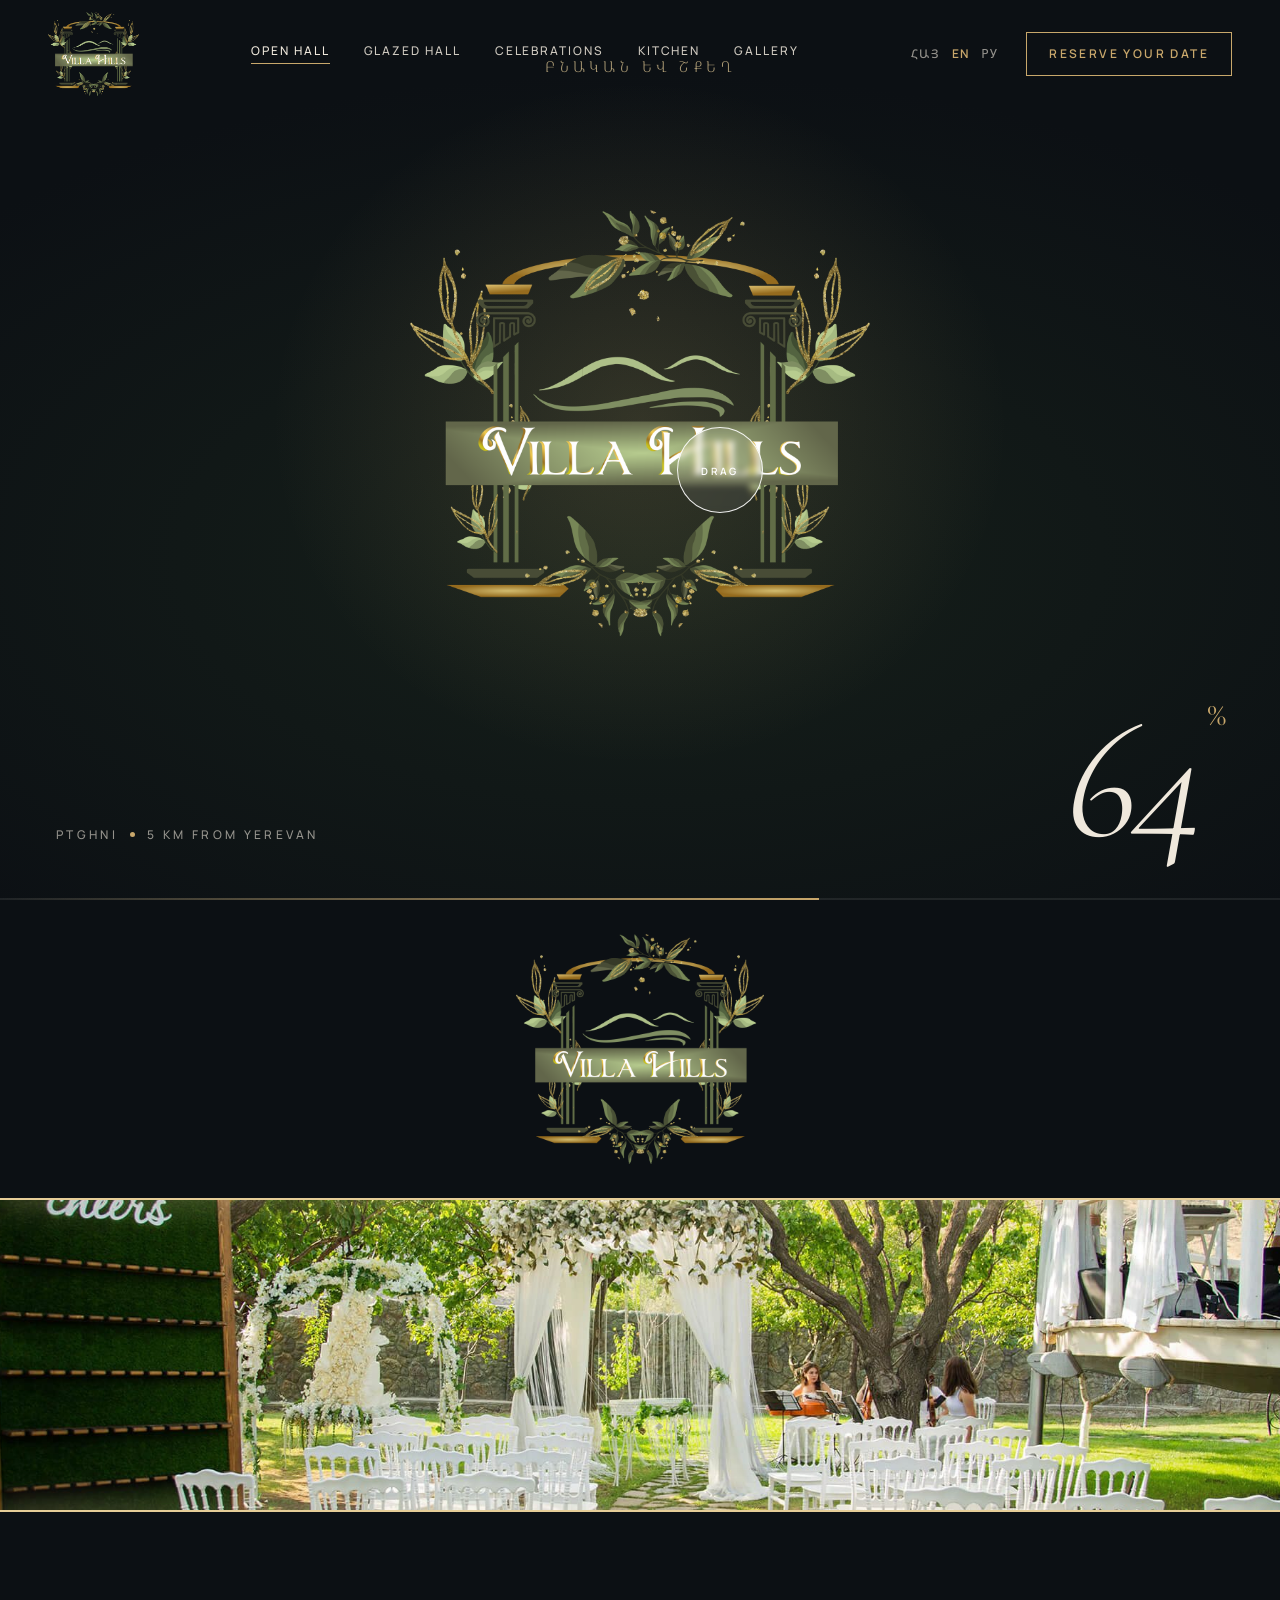
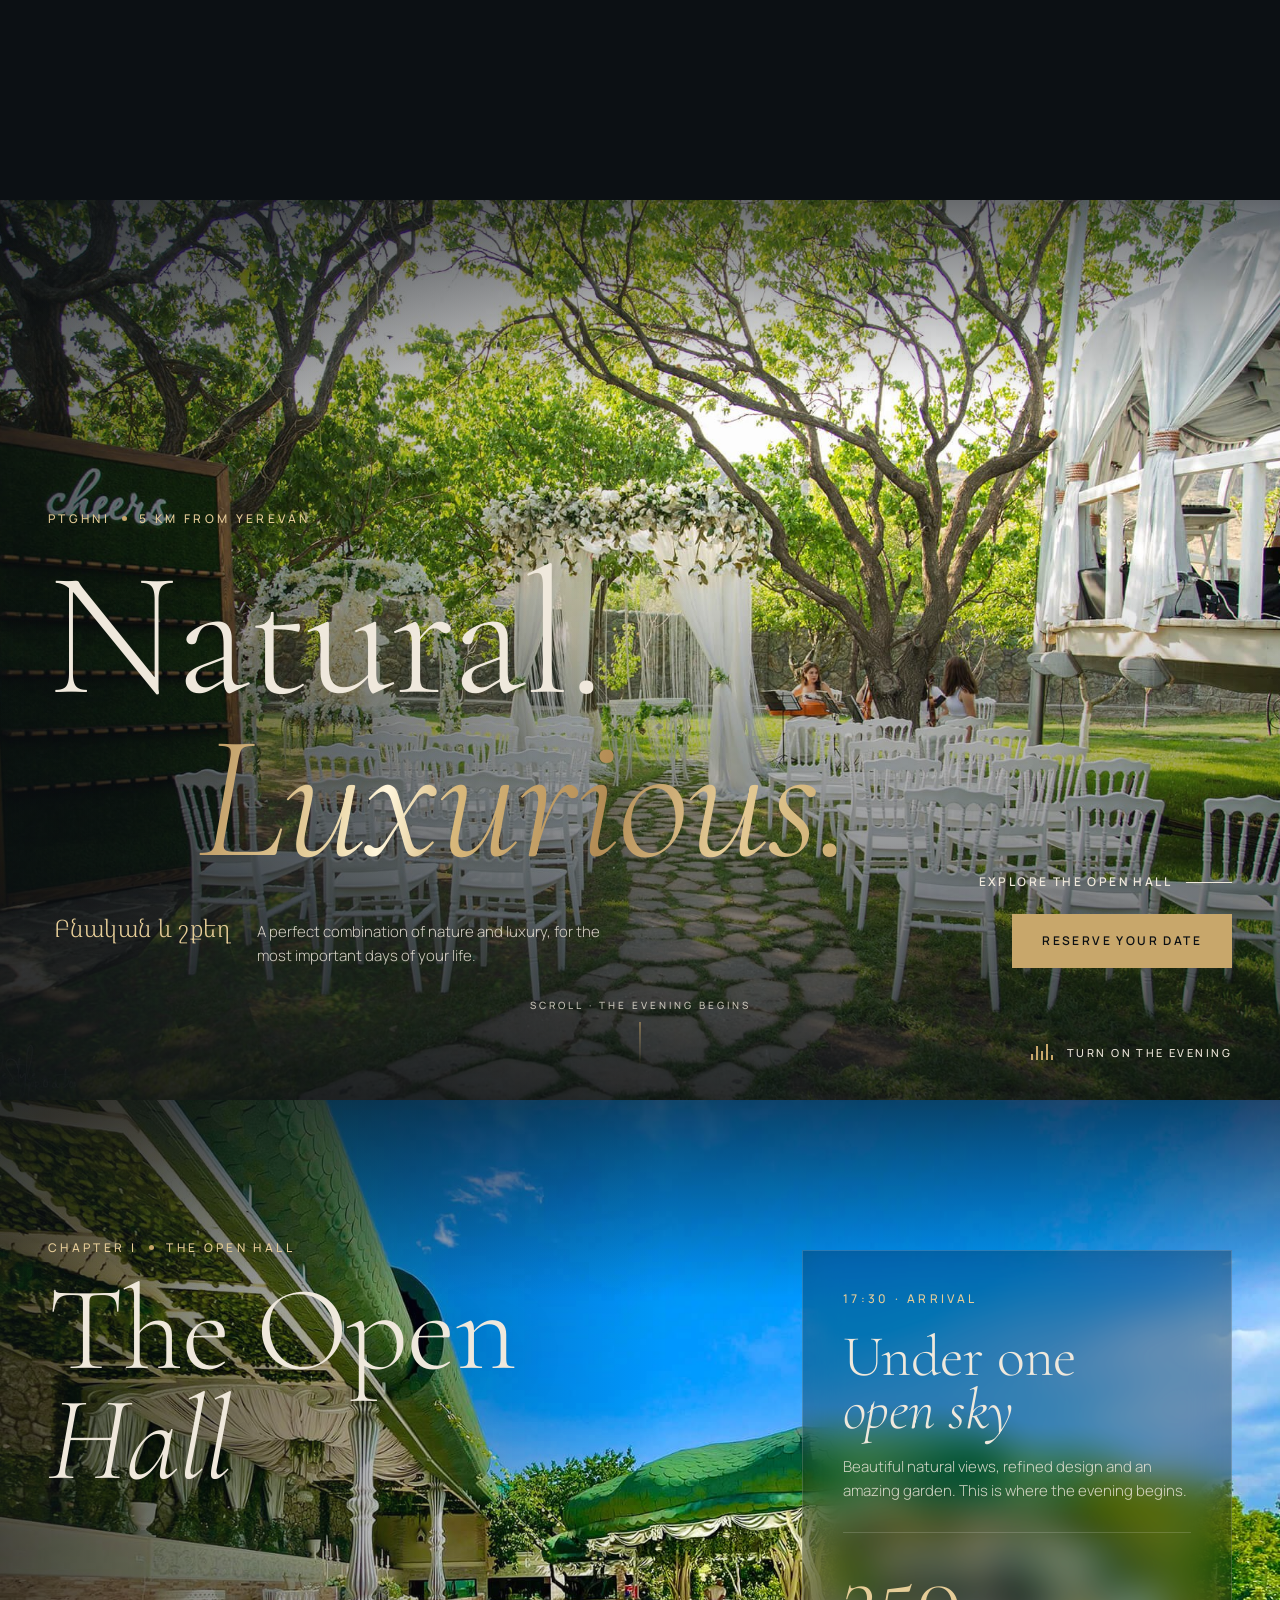
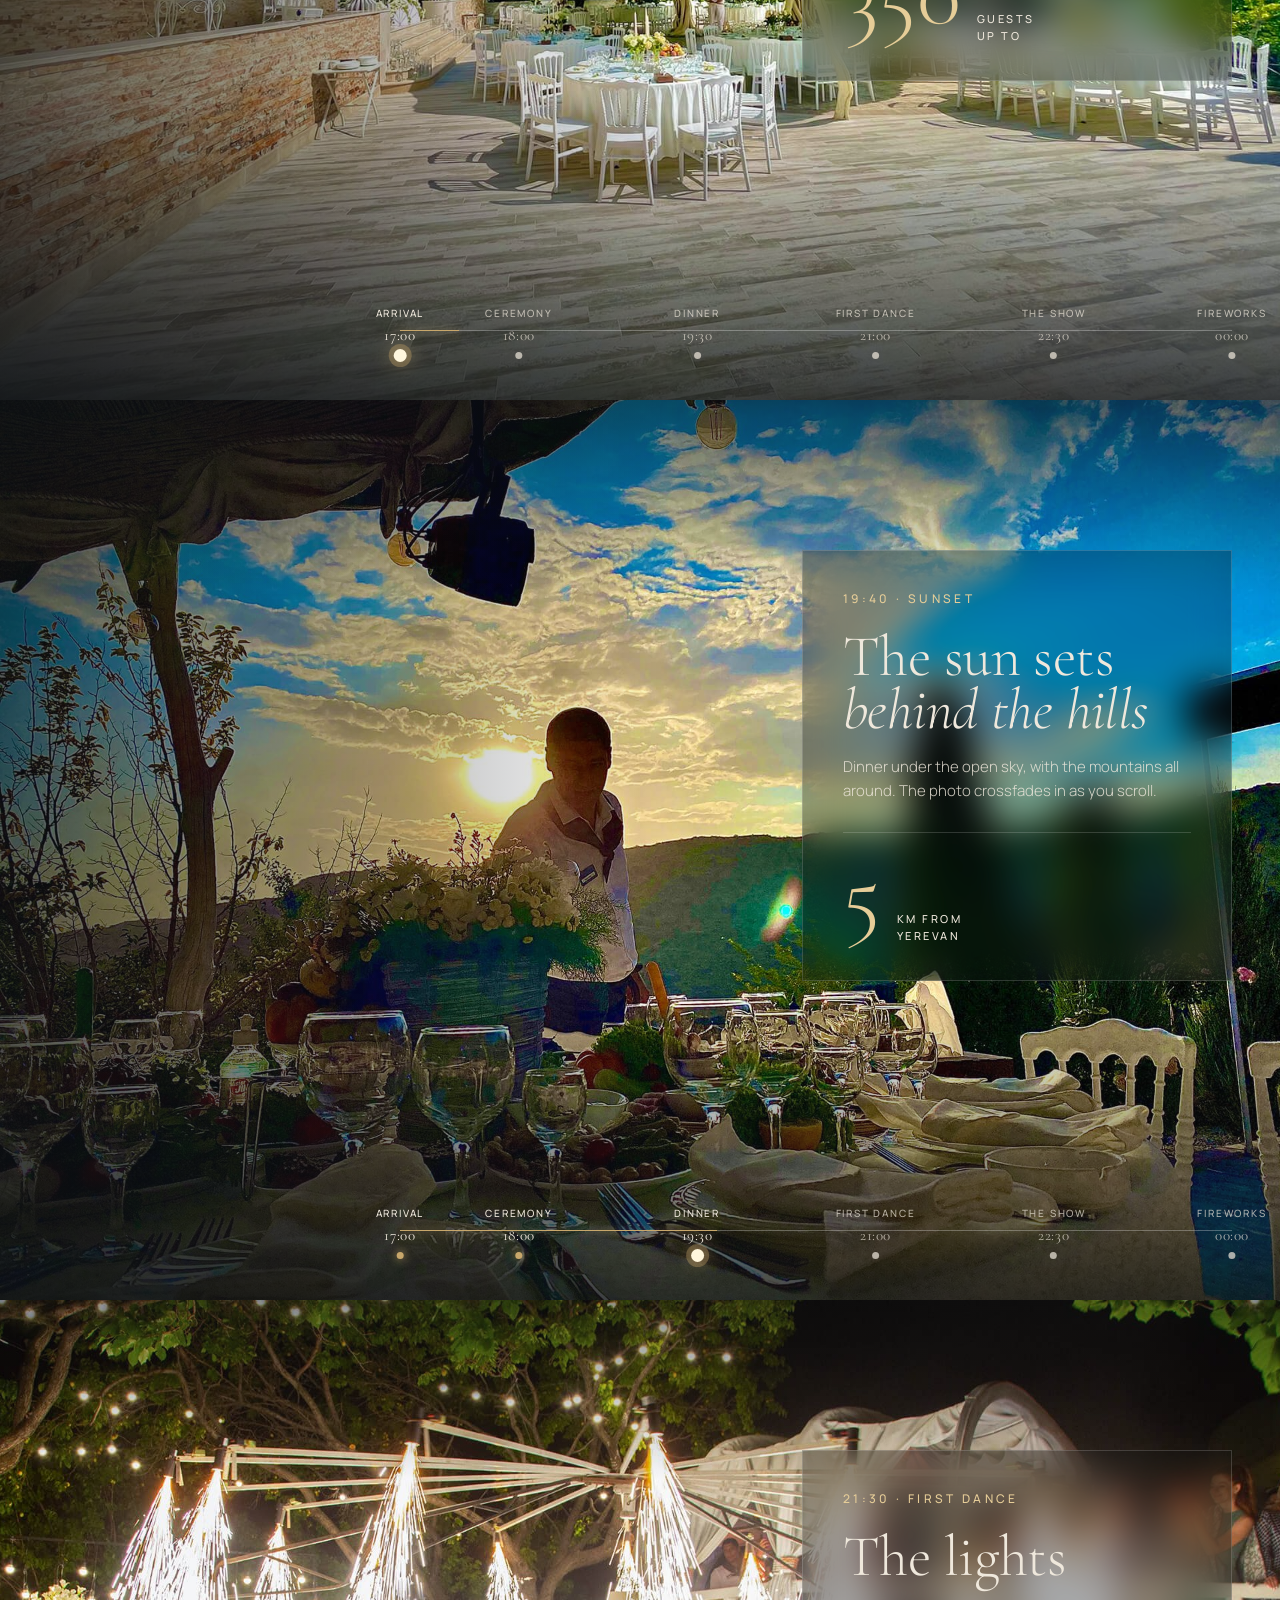
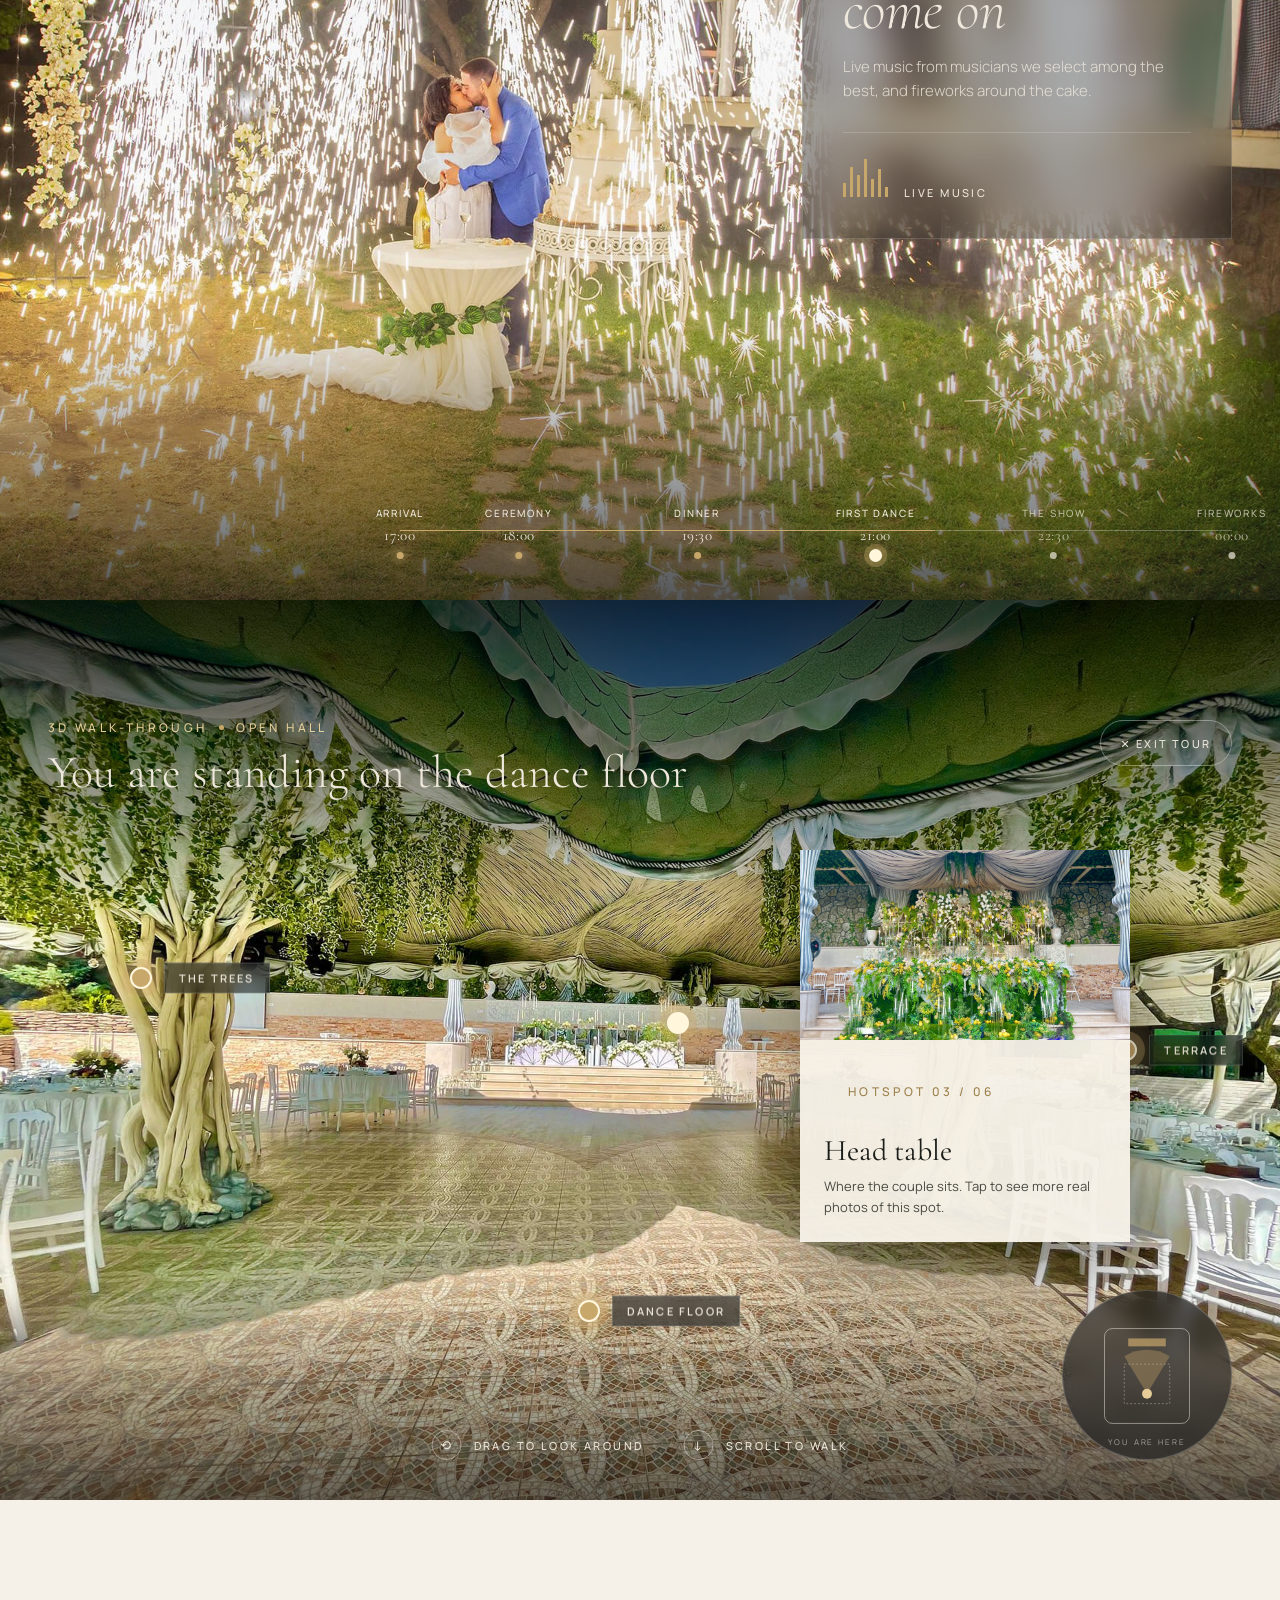
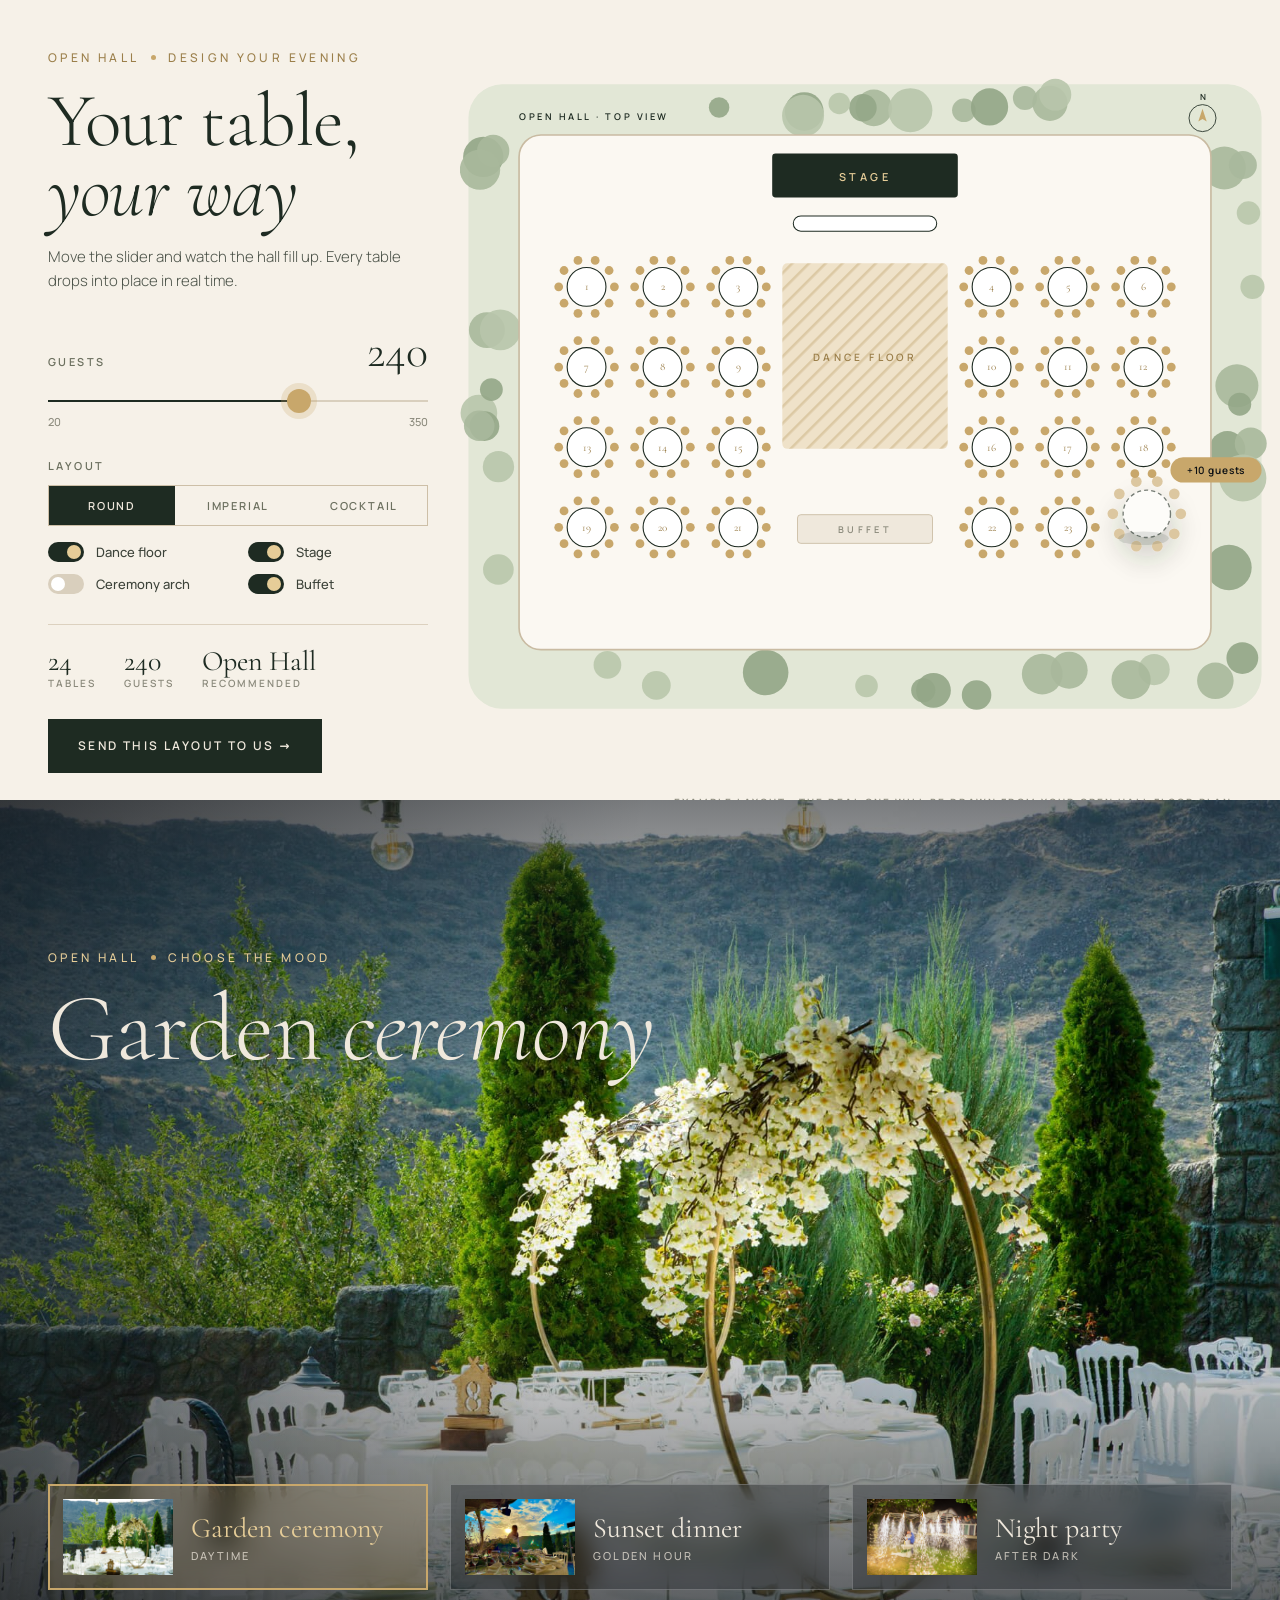
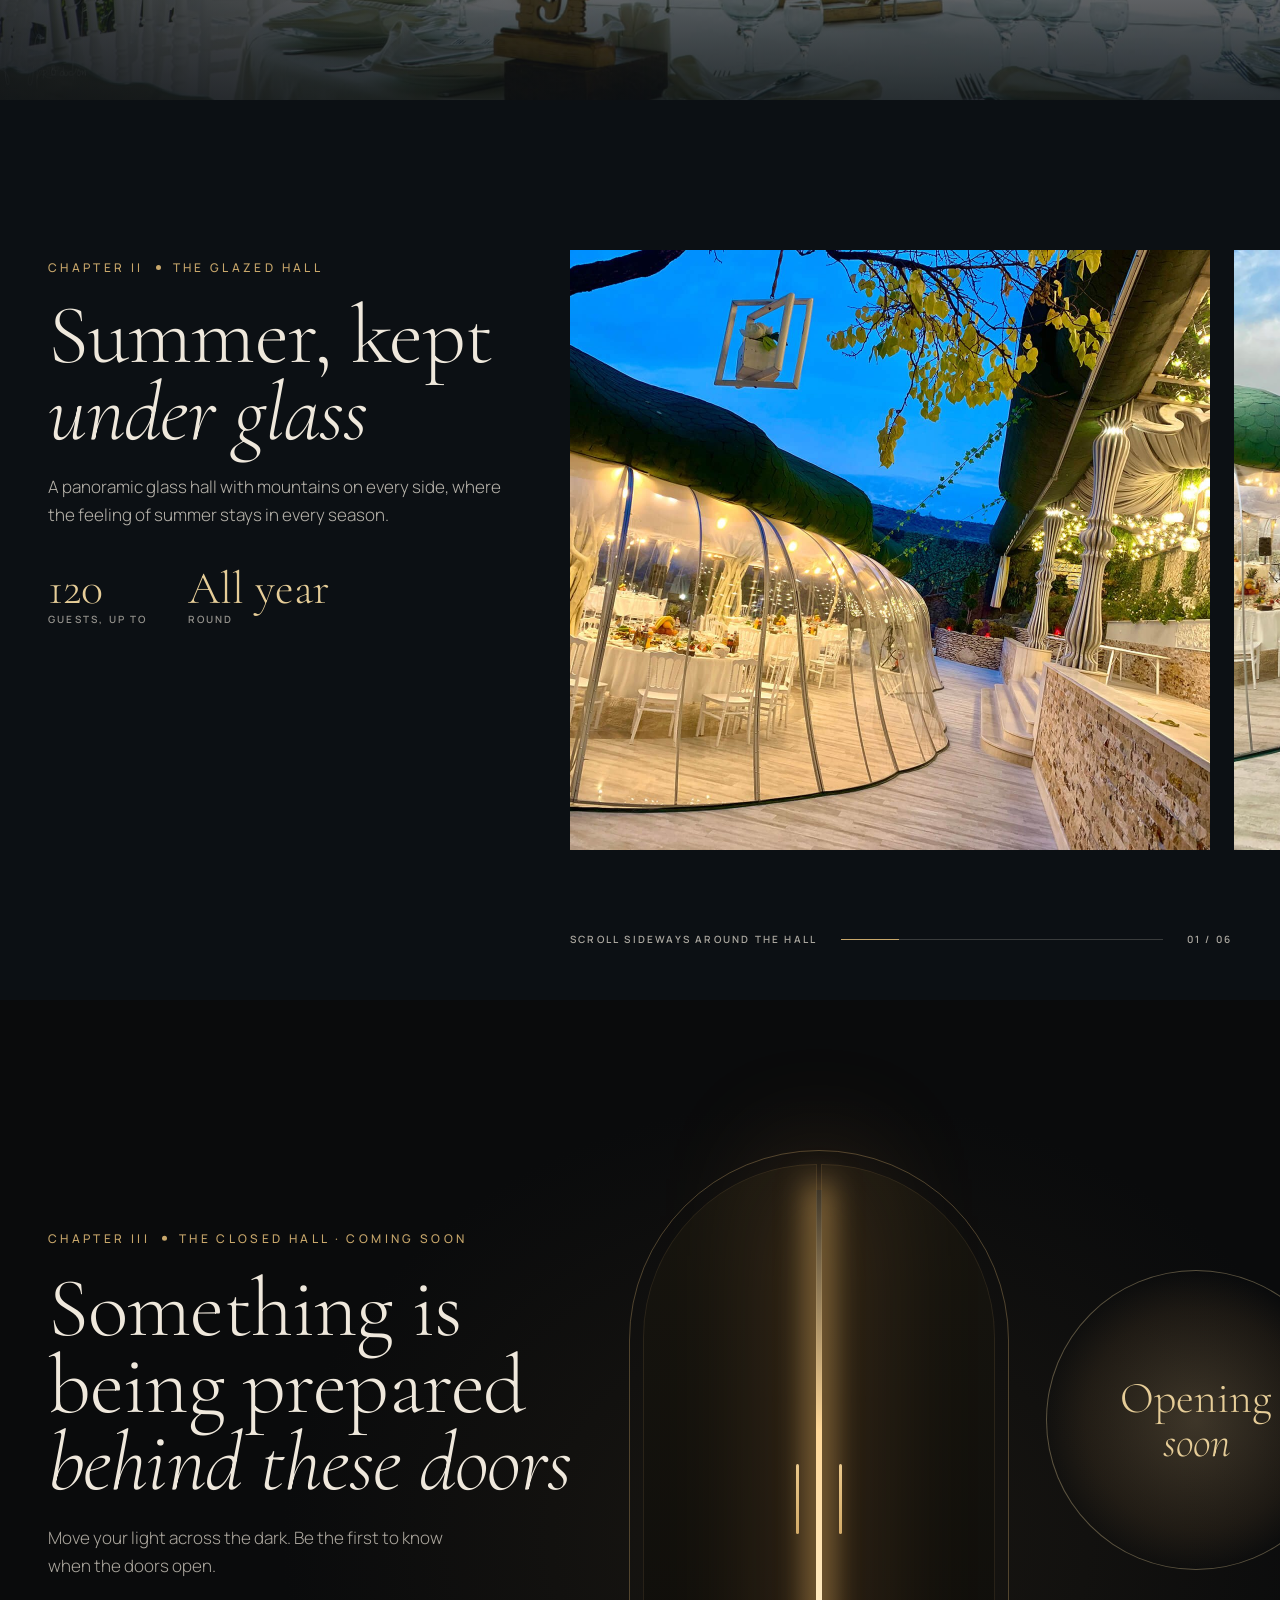
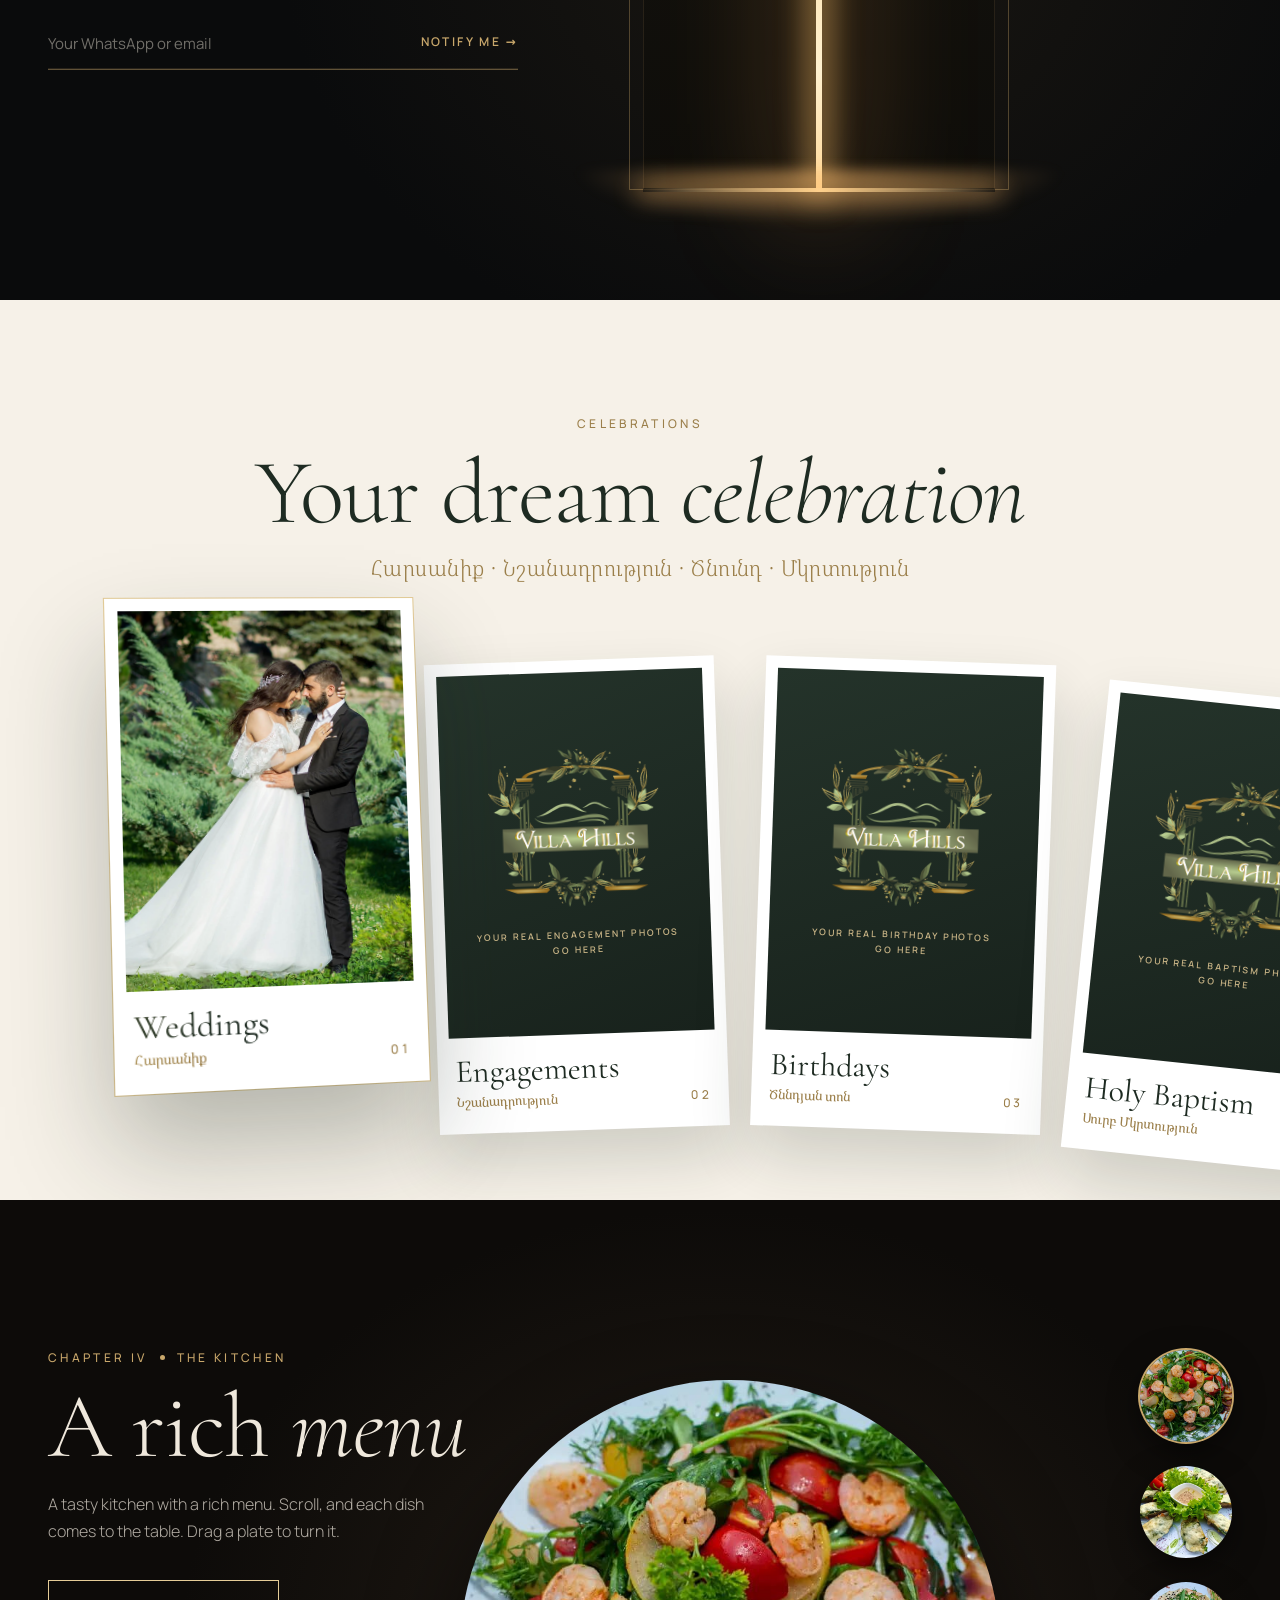
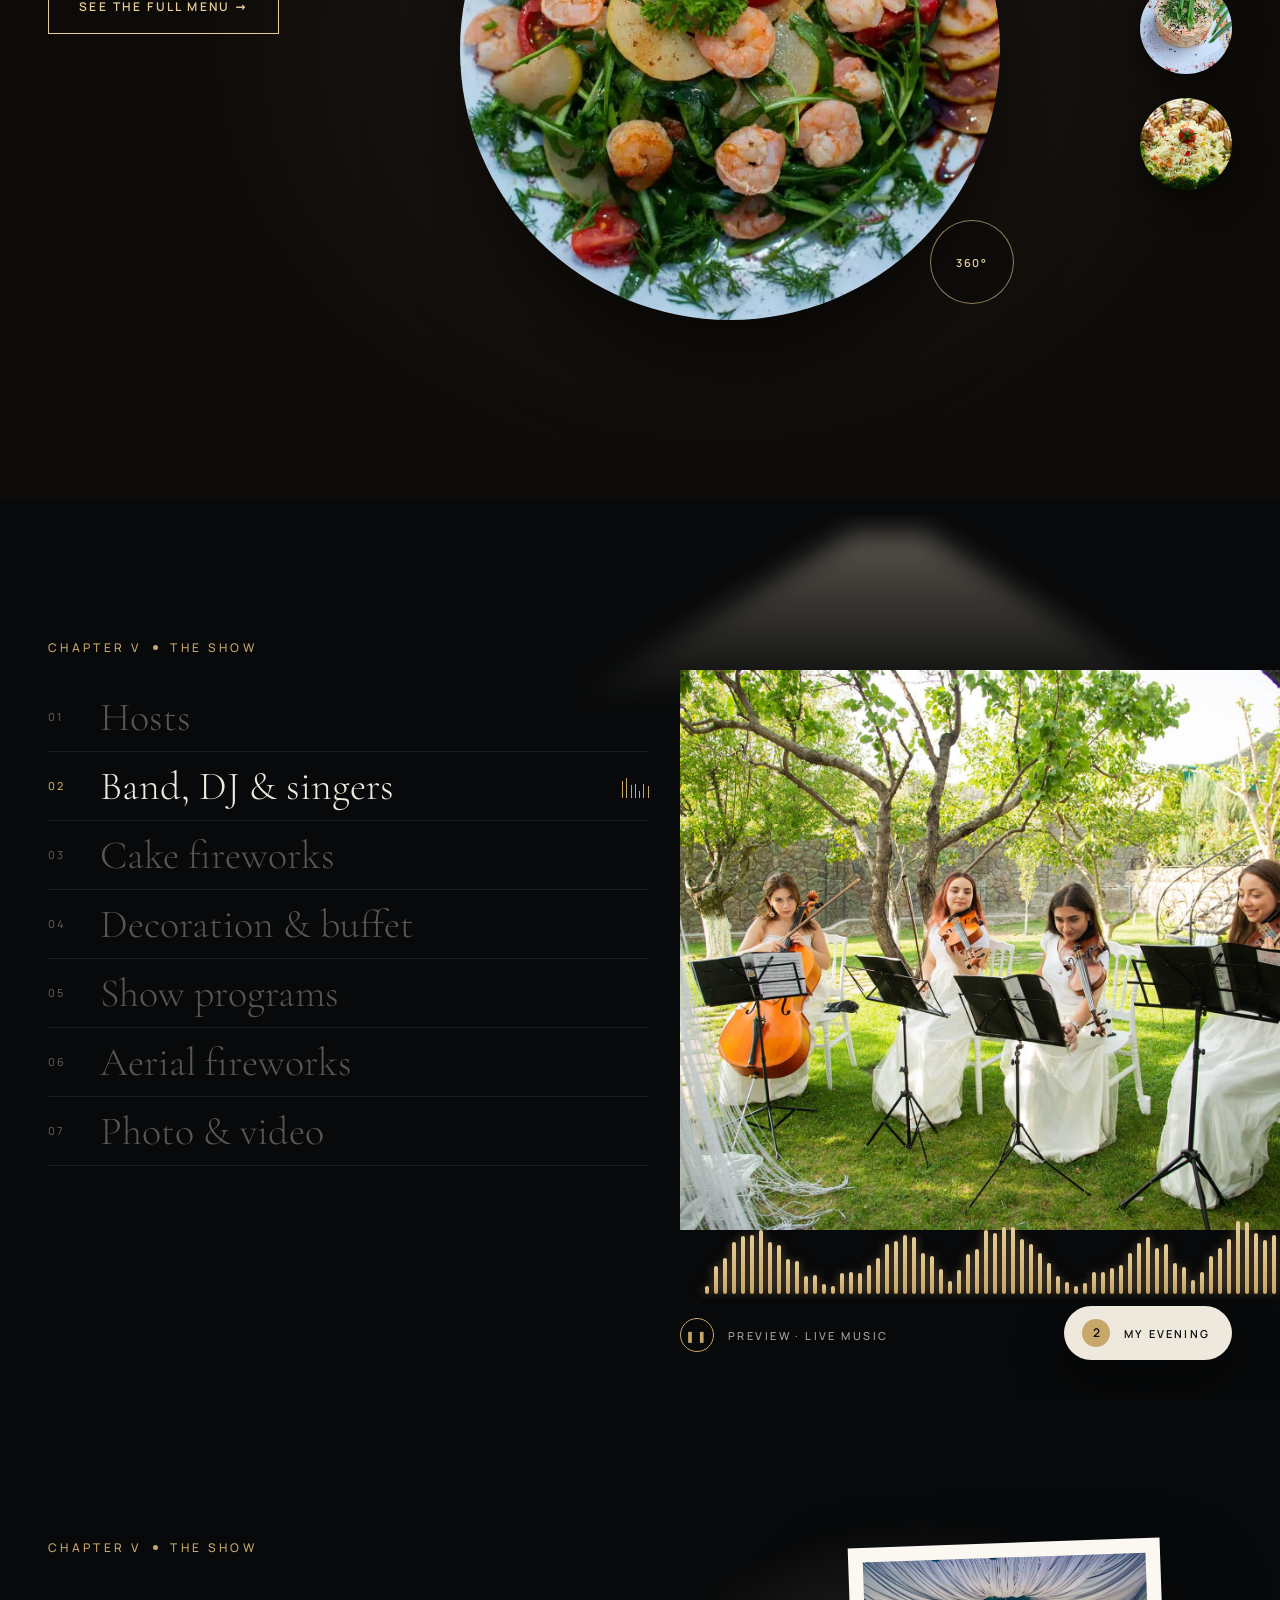
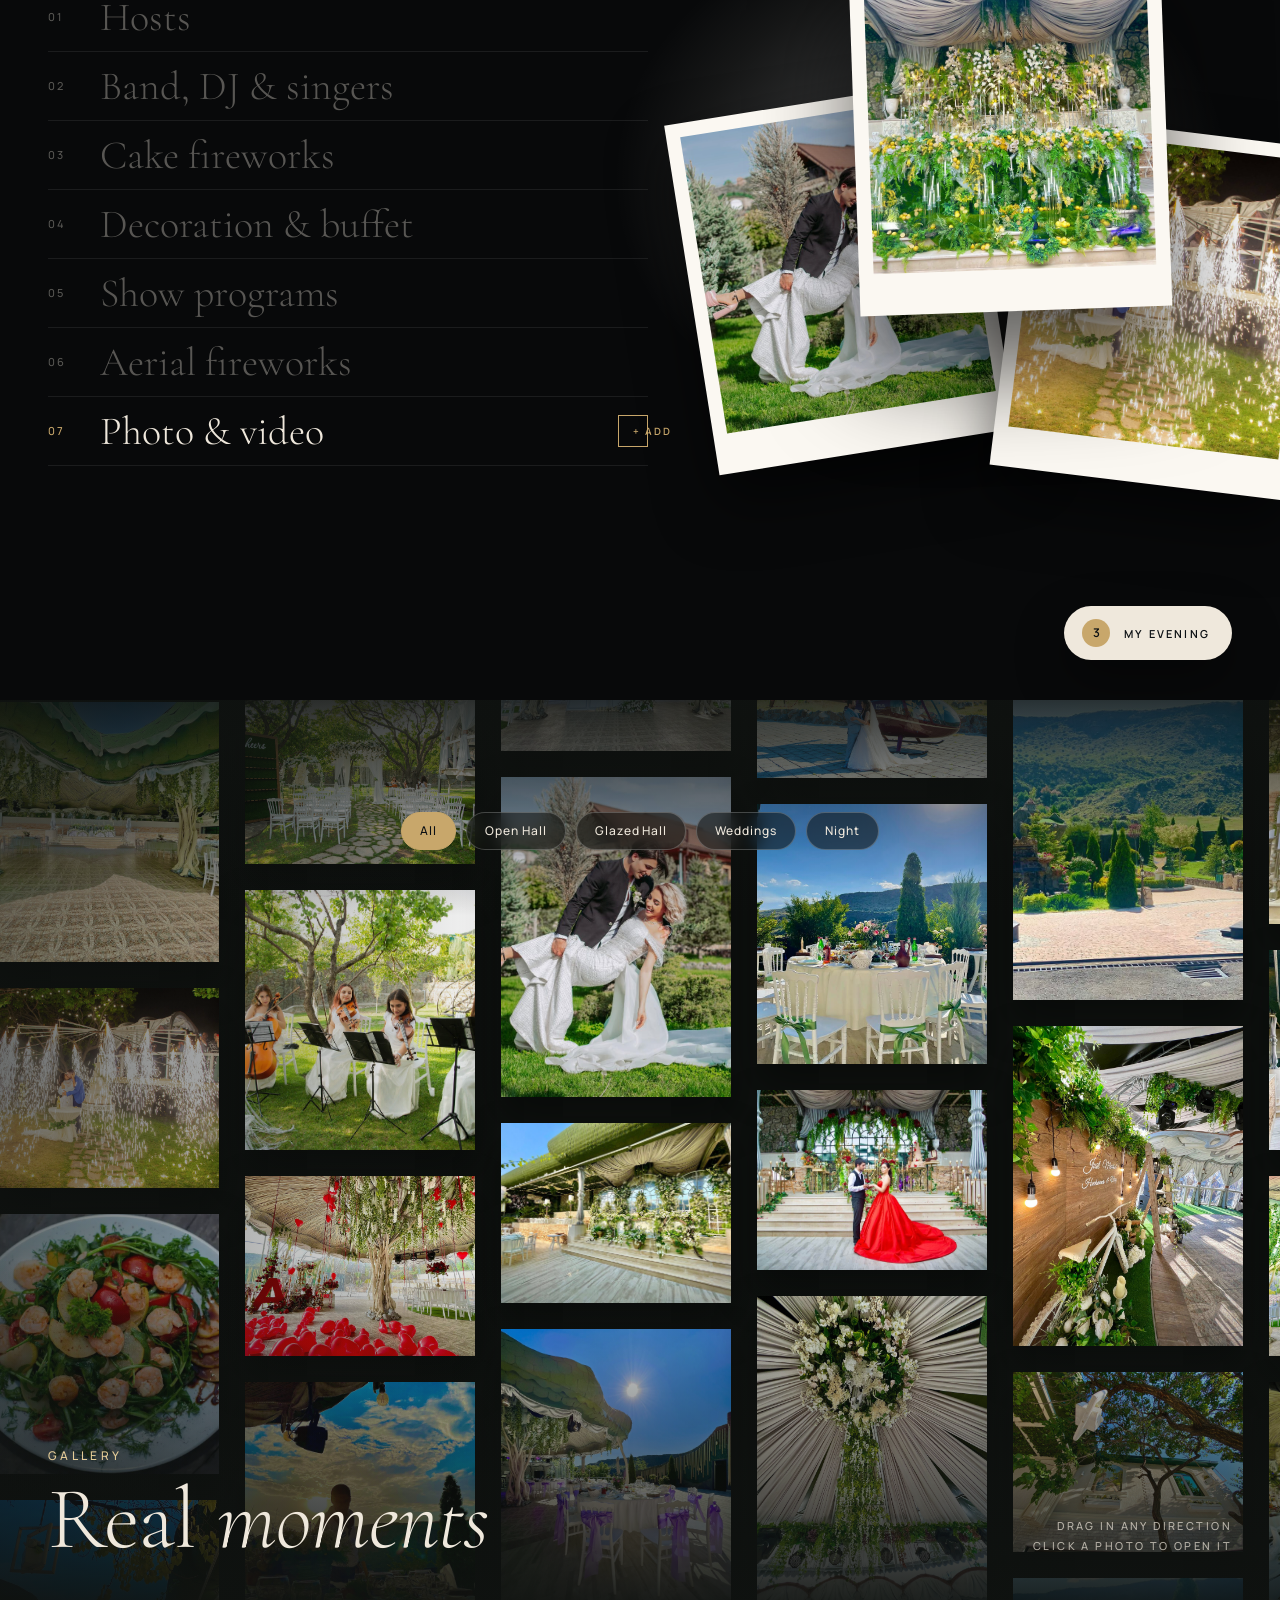
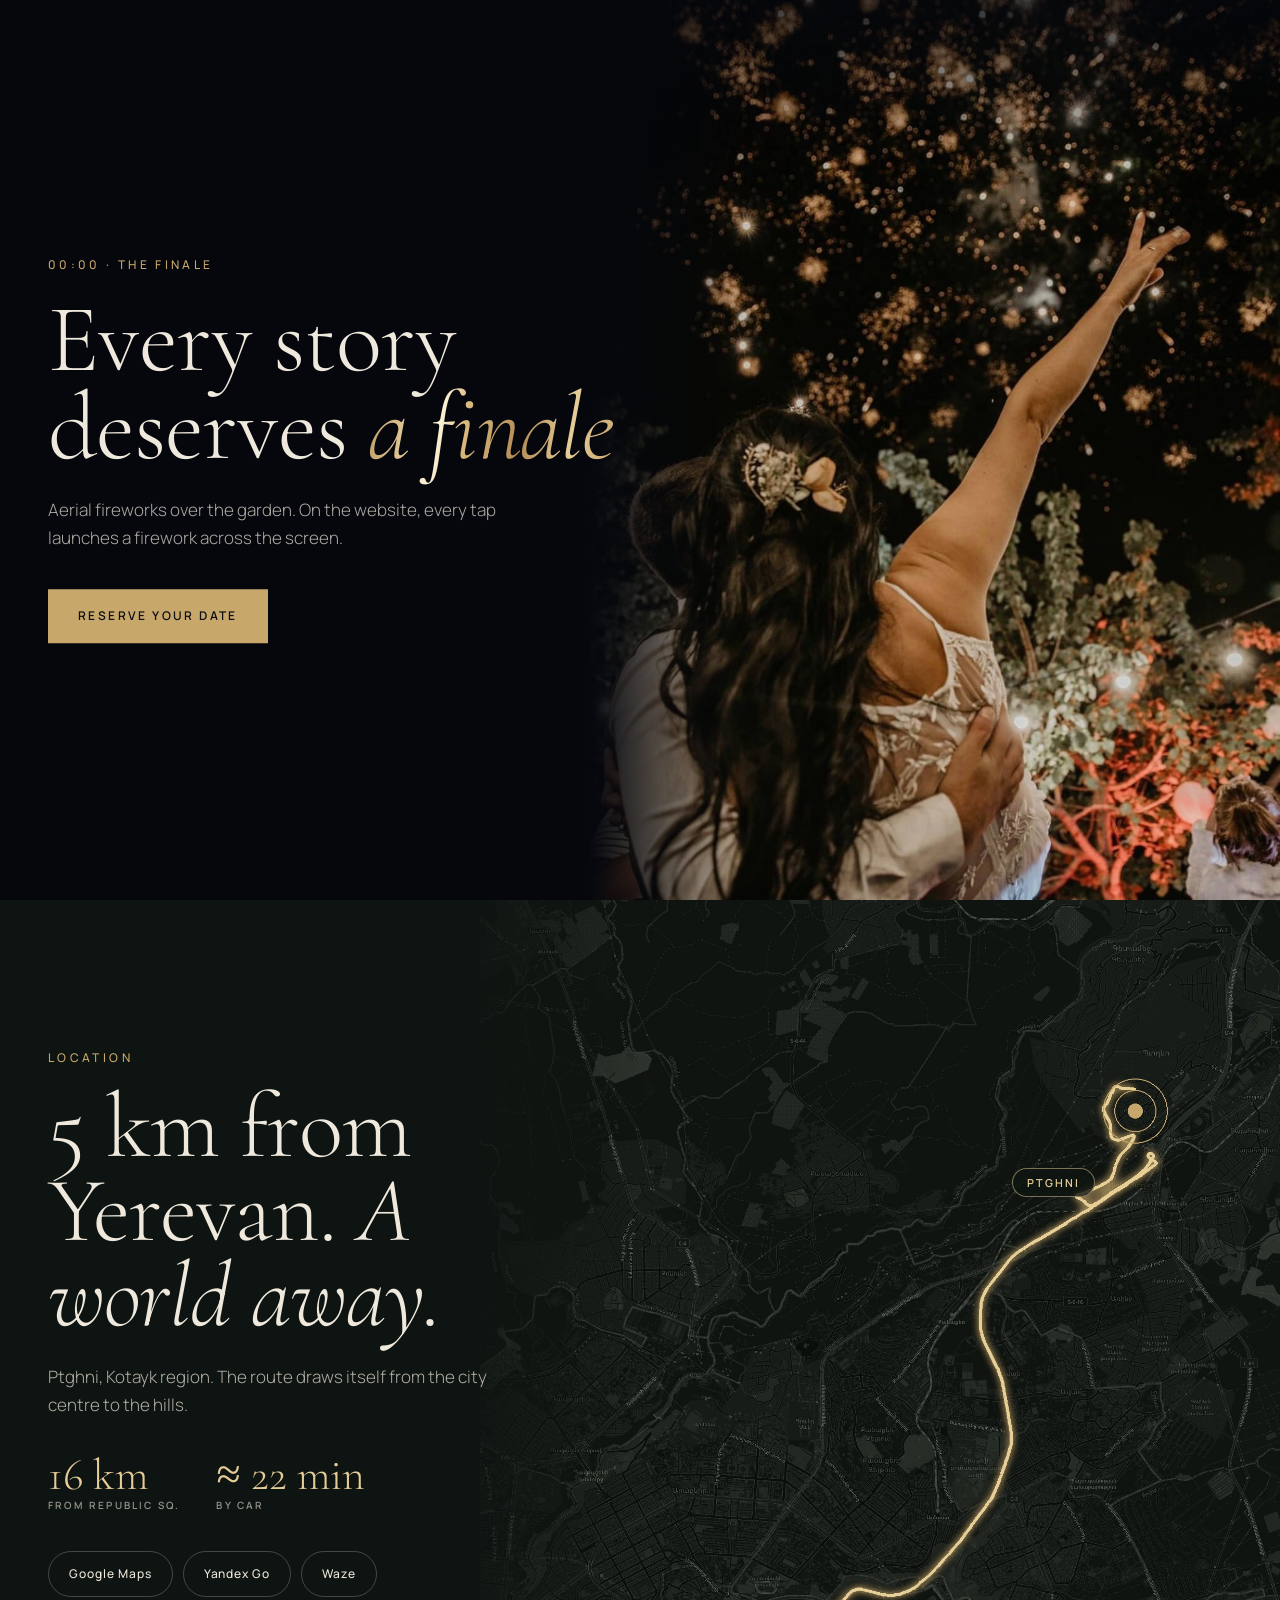
==== commit bcdf203c: "Rebuild mockups with real photos only and the full logo Every scene now uses unedited Villa Hills ph" ====
--- a/prototype/index.html
+++ b/prototype/index.html
@@ -7,16 +7,15 @@
 <link rel="stylesheet" href="styles.css">
 </head>
 <body data-nav="light" data-hud="on">
+<!--
+  Rules for this mockup:
+  - Every photo is a real Villa Hills photo from villahillsrestaurant.am, shown unedited (crop + text scrims only).
+  - The brand always appears as the full original logo image (assets/img/logo.png). The name is never typeset in another font.
+-->
 
 <!-- ================= GLOBAL UI ================= -->
 <header class="nav">
-  <div class="brand">
-    <svg viewBox="0 0 84 48" fill="none" stroke="#C8A76B" stroke-width="1.8" stroke-linecap="round">
-      <path d="M2 34 C14 30 22 12 34 12 C44 12 48 24 54 26 C60 20 64 14 70 14 C76 14 80 22 82 26"/>
-      <path d="M10 40 C30 34 54 34 80 38"/><path d="M24 46 C40 42 58 42 72 45"/>
-    </svg>
-    <span>VILLA HILLS</span>
-  </div>
+  <div class="brand"><img class="logo-nav" src="assets/img/logo.png" alt="Villa Hills"></div>
   <nav class="nav-links">
     <a class="on" href="#s02a">Open Hall</a><a href="#s03">Glazed Hall</a><a href="#s05">Celebrations</a><a href="#s06">Kitchen</a><a href="#s08">Gallery</a>
   </nav>
@@ -28,35 +27,17 @@
 
 <div class="hud">
   <svg viewBox="0 0 74 38"><path d="M3 34 A34 30 0 0 1 71 34" fill="none" stroke="currentColor" stroke-opacity=".35" stroke-dasharray="2 3"/><line x1="0" y1="34" x2="74" y2="34" stroke="currentColor" stroke-opacity=".5"/><circle id="hudSun" cx="10" cy="22" r="5" fill="#E6CD98"/></svg>
-  <div><div class="t" id="hudTime">17:00</div><div class="meta" id="hudMeta">Ptghni · 24°C · Sunny</div></div>
+  <div><div class="t" id="hudTime">17:00</div><div class="meta" id="hudMeta">Ptghni</div></div>
 </div>
 
 <div class="cursor" id="cursor"><div class="ff"></div><div class="ring" id="cursorLabel">DRAG</div></div>
 <div id="trail"></div>
-<div class="grain"></div>
 
 <!-- ================= S00a PRELOADER ================= -->
 <section class="scene" id="s00a" data-nav="off" data-hud="off" data-cursor="none">
   <div class="pre-hy hy">ԲՆԱԿԱՆ  ԵՎ  ՇՔԵՂ</div>
-  <div class="pre-center">
-    <svg id="preSvg" viewBox="0 0 760 300" fill="none">
-      <defs>
-        <clipPath id="aboveHill"><path d="M0 230 C90 222 150 120 250 112 C330 106 370 170 420 176 C470 150 520 92 590 96 C650 100 700 170 760 186 L760 0 L0 0 Z"/></clipPath>
-        <radialGradient id="sunG" cx="50%" cy="45%"><stop offset="0" stop-color="#fff4d6"/><stop offset=".55" stop-color="#f3c47e"/><stop offset="1" stop-color="#e09a55"/></radialGradient>
-        <radialGradient id="sunHalo"><stop offset="0" stop-color="rgba(240,180,100,.55)"/><stop offset="1" stop-color="rgba(240,180,100,0)"/></radialGradient>
-        <filter id="glow"><feGaussianBlur stdDeviation="3" result="b"/><feMerge><feMergeNode in="b"/><feMergeNode in="SourceGraphic"/></feMerge></filter>
-      </defs>
-      <g clip-path="url(#aboveHill)">
-        <circle cx="410" cy="200" r="150" fill="url(#sunHalo)"/>
-        <circle cx="410" cy="196" r="54" fill="url(#sunG)"/>
-      </g>
-      <path id="preMain" d="M0 230 C90 222 150 120 250 112 C330 106 370 170 420 176 C470 150 520 92 590 96 C650 100 700 170 760 186" stroke="#C8A76B" stroke-width="2.2" stroke-linecap="round" filter="url(#glow)"/>
-      <path id="preL2" d="M120 252 C300 226 500 228 700 246" stroke="#C8A76B" stroke-width="1.6" stroke-linecap="round" opacity=".85"/>
-      <path id="preL3" d="M220 278 C360 262 480 262 620 274" stroke="#C8A76B" stroke-width="1.2" stroke-linecap="round" opacity=".6"/>
-      <circle id="preTip" r="4" fill="#fff4d6" filter="url(#glow)"/>
-      <circle id="preTipHalo" r="16" fill="url(#sunHalo)"/>
-    </svg>
-    <div class="pre-word">VILLA HILLS</div>
+  <div class="pre-logo">
+    <img src="assets/img/logo.png" alt="Villa Hills">
   </div>
   <div class="pre-loc eyebrow">Ptghni<span class="dot"></span>5 km from Yerevan</div>
   <div class="pre-count">64<sup>%</sup></div>
@@ -66,26 +47,16 @@
 <!-- ================= S00b CURTAIN REVEAL ================= -->
 <section class="scene" id="s00b" data-nav="off" data-hud="off" data-cursor="none">
   <img class="bg" src="assets/img/garden-ceremony.jpg" alt="">
-  <svg class="curtain" viewBox="0 0 1440 900" preserveAspectRatio="none">
-    <defs><filter id="cg"><feGaussianBlur stdDeviation="6"/></filter></defs>
-    <path d="M0 340 C170 330 285 200 475 190 C625 182 700 265 795 273 C890 240 985 162 1118 167 C1232 172 1327 265 1440 286 L1440 0 L0 0 Z" fill="#0c1014"/>
-    <path d="M0 620 C170 610 285 480 475 470 C625 462 700 545 795 553 C890 520 985 442 1118 447 C1232 452 1327 545 1440 566 L1440 900 L0 900 Z" fill="#0c1014"/>
-    <g fill="none" stroke="#E6CD98">
-      <path d="M0 340 C170 330 285 200 475 190 C625 182 700 265 795 273 C890 240 985 162 1118 167 C1232 172 1327 265 1440 286" stroke-width="8" opacity=".45" filter="url(#cg)"/>
-      <path d="M0 340 C170 330 285 200 475 190 C625 182 700 265 795 273 C890 240 985 162 1118 167 C1232 172 1327 265 1440 286" stroke-width="2"/>
-      <path d="M0 620 C170 610 285 480 475 470 C625 462 700 545 795 553 C890 520 985 442 1118 447 C1232 452 1327 545 1440 566" stroke-width="8" opacity=".45" filter="url(#cg)"/>
-      <path d="M0 620 C170 610 285 480 475 470 C625 462 700 545 795 553 C890 520 985 442 1118 447 C1232 452 1327 545 1440 566" stroke-width="2"/>
-    </g>
-  </svg>
-  <div class="curtain-word">VILLA HILLS</div>
+  <div class="panel top"><img src="assets/img/logo.png" alt="Villa Hills"></div>
+  <div class="panel bottom"></div>
 </section>
 
 <!-- ================= S01 HERO ================= -->
-<section class="scene" id="s01" data-time="17:00" data-meta="Ptghni · 24°C · Sunny" data-cursor="1062,742,ff" data-trail="1">
+<section class="scene" id="s01" data-time="17:00" data-meta="Ptghni · Afternoon" data-cursor="1062,742,ff" data-trail="1">
   <img class="bg" src="assets/img/garden-ceremony.jpg" alt="">
   <div class="shade"></div>
   <div class="hero-copy">
-    <div class="eyebrow">Villa Hills<span class="dot"></span>Ptghni<span class="dot"></span>5 km from Yerevan</div>
+    <div class="eyebrow">Ptghni<span class="dot"></span>5 km from Yerevan</div>
     <h1 class="display">Natural.<span class="l2"><em class="foil">Luxurious.</em></span></h1>
     <div class="hero-sub">
       <span class="hy">Բնական և շքեղ</span>
@@ -96,45 +67,43 @@
     <a class="btn btn-text">Explore the Open Hall <i class="ln"></i></a>
     <a class="btn btn-gold">Reserve your date</a>
   </div>
-  <div class="scroll-cue">Scroll · the sun is setting<i></i></div>
+  <div class="scroll-cue">Scroll · the evening begins<i></i></div>
   <div class="sound"><span class="eq"><i style="height:6px"></i><i style="height:14px"></i><i style="height:9px"></i><i style="height:16px"></i><i style="height:5px"></i></span>Turn on the evening</div>
 </section>
 
-<!-- ================= S02a OPEN HALL – DAY ================= -->
-<section class="scene oh" id="s02a" data-time="17:30" data-meta="Ptghni · 24°C · Sunny" data-cursor="none" data-sun="0.07">
-  <div class="frame43"><img src="assets/img/openhall-wide.jpg" alt=""><div class="sky"></div></div>
+<!-- ================= S02a OPEN HALL – AFTERNOON ================= -->
+<section class="scene oh" id="s02a" data-time="17:30" data-meta="Ptghni · Afternoon" data-cursor="none" data-sun="0.07">
+  <div class="frame43"><img src="assets/img/openhall-wide.jpg" alt=""></div>
   <div class="oh-title"><div class="eyebrow">Chapter I<span class="dot"></span>The Open Hall</div><div class="display">The Open<br><em>Hall</em></div></div>
   <div class="oh-card">
     <div class="eyebrow">17:30 · Arrival</div>
     <h2 class="display">Under one<br><em>open sky</em></h2>
-    <p>Beautiful natural views, refined design and an amazing garden. This is where every Villa Hills evening begins.</p>
+    <p>Beautiful natural views, refined design and an amazing garden. This is where the evening begins.</p>
     <div class="stat"><b>350</b><span>guests<br>up to</span></div>
   </div>
   <div class="timeline" data-fill="0.071"></div>
 </section>
 
-<!-- ================= S02b OPEN HALL – GOLDEN HOUR ================= -->
-<section class="scene oh" id="s02b" data-time="19:40" data-meta="Ptghni · Golden hour" data-cursor="none" data-sun="0.38">
-  <div class="frame43"><img src="assets/img/openhall-wide.jpg" alt=""><div class="sky2"></div><div class="sky"></div><div class="skygold"></div><div class="longshadow"></div><div class="sunflare"></div></div>
+<!-- ================= S02b OPEN HALL – SUNSET ================= -->
+<section class="scene oh" id="s02b" data-time="19:40" data-meta="Ptghni · Sunset" data-cursor="none" data-sun="0.38">
+  <div class="frame43"><img src="assets/img/sunset-table.jpg" alt=""></div>
   <div class="oh-card">
-    <div class="eyebrow">19:40 · Golden hour</div>
-    <h2 class="display">The garden<br><em>turns gold</em></h2>
-    <p>The ceremony happens under the open sky, while the sun goes down behind the hills. Every shadow on the floor moves with your scroll.</p>
+    <div class="eyebrow">19:40 · Sunset</div>
+    <h2 class="display">The sun sets<br><em>behind the hills</em></h2>
+    <p>Dinner under the open sky, with the mountains all around. The photo crossfades in as you scroll.</p>
     <div class="stat"><b>5</b><span>km from<br>Yerevan</span></div>
   </div>
   <div class="timeline" data-fill="0.381"></div>
 </section>
 
 <!-- ================= S02c OPEN HALL – NIGHT ================= -->
-<section class="scene oh" id="s02c" data-time="21:30" data-meta="Ptghni · 18°C · Clear night" data-cursor="none" data-sun="0.64">
-  <div class="frame43"><img src="assets/img/openhall-wide.jpg" alt=""><div class="sky"></div><div class="warm"></div>
-    <svg class="lights" id="nightLights" viewBox="0 0 1600 1200" preserveAspectRatio="none"></svg>
-  </div>
+<section class="scene oh" id="s02c" data-time="21:30" data-meta="Ptghni · Night" data-cursor="none" data-sun="0.64">
+  <div class="frame43"><img src="assets/img/night-sparklers.jpg" alt=""></div>
   <div class="oh-card">
     <div class="eyebrow">21:30 · First dance</div>
     <h2 class="display">The lights<br><em>come on</em></h2>
-    <p>String lights switch on one bulb at a time, candles flicker on the tables, and fireflies drift through the garden. Live music from musicians we select among the best.</p>
-    <div class="stat"><span class="eq" style="height:40px;gap:4px"><i style="height:14px;width:3px"></i><i style="height:30px;width:3px"></i><i style="height:22px;width:3px"></i><i style="height:38px;width:3px"></i><i style="height:18px;width:3px"></i><i style="height:28px;width:3px"></i><i style="height:10px;width:3px"></i></span><span>Live band<br>playing now</span></div>
+    <p>Live music from musicians we select among the best, and fireworks around the cake.</p>
+    <div class="stat"><span class="eq" style="height:40px;gap:4px"><i style="height:14px;width:3px"></i><i style="height:30px;width:3px"></i><i style="height:22px;width:3px"></i><i style="height:38px;width:3px"></i><i style="height:18px;width:3px"></i><i style="height:28px;width:3px"></i><i style="height:10px;width:3px"></i></span><span>Live music</span></div>
   </div>
   <div class="timeline" data-fill="0.643"></div>
 </section>
@@ -148,12 +117,12 @@
     <div class="tour-exit">✕ Exit tour</div>
   </div>
   <div class="hot" style="left:46%;top:79%"><div class="pulse"></div><label>Dance floor</label></div>
-  <div class="hot" style="left:11%;top:42%"><div class="pulse"></div><label>Living trees</label></div>
-  <div class="hot" style="left:88%;top:50%"><div class="pulse"></div><label>Garden terrace</label></div>
+  <div class="hot" style="left:11%;top:42%"><div class="pulse"></div><label>The trees</label></div>
+  <div class="hot" style="left:88%;top:50%"><div class="pulse"></div><label>Terrace</label></div>
   <div class="hot" style="left:53%;top:47%"><div class="pulse" style="background:#fff6dc"></div></div>
   <div class="hot-card" style="left:800px;top:250px">
     <img src="assets/img/head-table-flowers.jpg" alt="">
-    <div><div class="eyebrow" style="color:#9b7f4a">Hotspot 03 / 06</div><h4>Head table &amp; stage</h4><p>Where the couple sits and the live band plays. Tap to see it dressed for a real wedding.</p></div>
+    <div><div class="eyebrow" style="color:#9b7f4a">Hotspot 03 / 06</div><h4>Head table</h4><p>Where the couple sits. Tap to see more real photos of this spot.</p></div>
   </div>
   <div class="tour-help"><span><kbd>⟲</kbd>Drag to look around</span><span><kbd>↓</kbd>Scroll to walk</span></div>
   <div class="minimap"><svg viewBox="0 0 170 170">
@@ -187,56 +156,51 @@
     <div class="plan-sum"><div><b>24</b>tables</div><div><b>240</b>guests</div><div><b>Open Hall</b>recommended</div></div>
     <a class="btn">Send this layout to us →</a>
   </div>
-  <div class="plan-stage"><svg id="planSvg" viewBox="0 0 960 760"></svg></div>
+  <div class="plan-stage"><svg id="planSvg" viewBox="0 0 960 760"></svg><div class="plan-note">Example layout · the real one will be drawn from your Open Hall floor plan</div></div>
 </section>
 
 <!-- ================= S02f MOODS ================= -->
-<section class="scene" id="s02f" data-time="19:30" data-meta="Ptghni · Sunset" data-cursor="none" data-sun="0.36">
-  <img class="bg" src="assets/img/sunset-table.jpg" alt="" style="filter:saturate(1.1) contrast(1.05)">
+<section class="scene" id="s02f" data-hud="off" data-cursor="none">
+  <img class="bg" src="assets/img/ring-arch-table.jpg" alt="">
   <div class="shade"></div>
-  <div class="mood-title"><div class="eyebrow">Open Hall<span class="dot"></span>Choose the mood</div><h2 class="display">Sunset <em>dinner</em></h2></div>
+  <div class="mood-title"><div class="eyebrow">Open Hall<span class="dot"></span>Choose the mood</div><h2 class="display">Garden <em>ceremony</em></h2></div>
   <div class="moods">
-    <div class="mood"><img src="assets/img/garden-ceremony.jpg" alt=""><div><h5>Garden ceremony</h5><small>Day · 16:00</small></div></div>
-    <div class="mood on"><img src="assets/img/sunset-table.jpg" alt=""><div><h5>Sunset dinner</h5><small>Golden hour · 19:30</small></div></div>
-    <div class="mood"><img src="assets/img/night-sparklers.jpg" alt=""><div><h5>Night party</h5><small>After dark · 22:00</small></div></div>
+    <div class="mood on"><img src="assets/img/ring-arch-table.jpg" alt=""><div><h5>Garden ceremony</h5><small>Daytime</small></div></div>
+    <div class="mood"><img src="assets/img/sunset-table.jpg" alt=""><div><h5>Sunset dinner</h5><small>Golden hour</small></div></div>
+    <div class="mood"><img src="assets/img/night-sparklers.jpg" alt=""><div><h5>Night party</h5><small>After dark</small></div></div>
   </div>
 </section>
 
 <!-- ================= S03 GLAZED HALL ================= -->
-<section class="scene" id="s03" data-nav="light" data-hud="off" data-cursor="none">
-  <div class="season summer"><div class="frame43"><img src="assets/img/glazed-dome-day.jpg" alt="" style="filter:saturate(1.15) sepia(.12)"></div></div>
-  <div class="season winter">
-    <div class="frame43"><img class="cold" src="assets/img/glazed-dome-day.jpg" alt=""><div class="tint"></div><div class="frost"></div><div class="snowground"></div><img class="warm" src="assets/img/glazed-dome-day.jpg" alt=""><div class="ember"></div></div>
-    <canvas id="snow" width="1440" height="900"></canvas>
-  </div>
-  <div class="frame43" style="pointer-events:none"><div class="glint"></div></div>
-  <div class="glazed-shade"></div>
-  <div class="split-line"></div>
-  <div class="split-knob">◂ ▸</div>
-  <div class="season-tag" style="left:calc(52% - 236px);top:76%">❄&nbsp; Outside · Winter</div>
-  <div class="season-tag" style="left:calc(52% + 40px);top:76%">☀&nbsp; Outside · Summer</div>
-  <div class="season-tag" style="left:calc(52% - 290px);top:52%;background:rgba(200,167,107,.92);color:#0c1014">Inside · still summer</div>
-  <div class="glazed-copy"><div class="eyebrow">Chapter II<span class="dot"></span>The Glazed Hall</div><h2 class="display">Summer, kept<br><em>under glass</em></h2><p>Drag across the seasons. Outside, the world changes. Inside, the feeling of summer stays all year.</p></div>
-  <div class="seasons-bar">
-    <div class="ss"><span class="on">Winter</span><span>Spring</span><span>Summer</span><span>Autumn</span></div>
-    <div class="facts"><div><b>120</b>guests, up to</div><div><b>360°</b>mountain views</div><div><b>12</b>months a year</div></div>
-  </div>
+<section class="scene" id="s03" data-nav="light" data-hud="off" data-cursor="980,470,drag">
+  <div class="gz-copy">
+    <div class="eyebrow">Chapter II<span class="dot"></span>The Glazed Hall</div>
+    <h2 class="display">Summer, kept<br><em>under glass</em></h2>
+    <p class="lead">A panoramic glass hall with mountains on every side, where the feeling of summer stays in every season.</p>
+    <div class="gz-facts"><div><b>120</b>guests, up to</div><div><b>All year</b>round</div></div>
+  </div>
+  <div class="gz-strip">
+    <figure style="width:640px"><img src="assets/img/glazed-dome-dusk.jpg" alt=""></figure>
+    <figure style="width:400px"><img src="assets/img/dome-inside-tall.jpg" alt=""></figure>
+    <figure style="width:640px"><img src="assets/img/glazed-dome-day.jpg" alt=""></figure>
+  </div>
+  <div class="gz-progress"><span>Scroll sideways around the hall</span><div class="bar"><i></i></div><span>01 / 06</span></div>
 </section>
 
 <!-- ================= S04 CLOSED HALL ================= -->
 <section class="scene" id="s04" data-nav="light" data-hud="off" data-cursor="none">
-  <div class="flash" id="flash" style="left:1196px;top:420px"><img src="assets/img/canopy-white-flowers.jpg" alt=""></div><div class="flash-ring" style="left:1196px;top:420px"></div>
+  <div class="torch" style="left:1196px;top:420px"><span>Opening<br><em>soon</em></span></div>
   <div class="door"><div class="arch"></div><div class="leaf l"></div><div class="leaf r"></div><div class="gap"></div><div class="under"></div><div class="floor"></div></div>
   <div class="closed-copy">
     <div class="eyebrow">Chapter III<span class="dot"></span>The Closed Hall · Coming soon</div>
     <h2 class="display">Something is being prepared <em>behind these doors</em></h2>
-    <p class="lead">Move your light across the dark to catch a glimpse. Be the first to know when the doors open.</p>
+    <p class="lead">Move your light across the dark. Be the first to know when the doors open.</p>
     <div class="notify"><span>Your WhatsApp or email</span><b>Notify me →</b></div>
   </div>
 </section>
 
 <!-- ================= S05 CELEBRATIONS ================= -->
-<section class="scene" id="s05" data-nav="dark" data-hud="off" data-cursor="330,560,open">
+<section class="scene" id="s05" data-nav="dark" data-hud="off" data-cursor="300,560,open">
   <div class="cel-head" style="left:0;right:0;text-align:center;top:116px">
     <div class="eyebrow">Celebrations</div>
     <h2 class="display">Your dream <em>celebration</em></h2>
@@ -246,18 +210,15 @@
 </section>
 
 <!-- ================= S06 KITCHEN ================= -->
-<section class="scene" id="s06" data-time="20:30" data-meta="Ptghni · Dinner is served" data-cursor="none" data-sun="0.5">
+<section class="scene" id="s06" data-time="20:30" data-meta="Ptghni · Dinner" data-cursor="none" data-sun="0.5">
   <div class="kit-copy">
     <div class="eyebrow">Chapter IV<span class="dot"></span>The Kitchen</div>
     <h2 class="display">A rich <em>menu</em></h2>
-    <p class="lead">Scroll, and every dish assembles itself in front of you. Hover to see it steam. Drag a plate to turn it.</p>
-    <div class="menu">
-      <div class="on">Salads <small>→</small></div><div>Cold appetizers <small>→</small></div><div>Hot dishes <small>→</small></div><div>Desserts <small>→</small></div>
-    </div>
-  </div>
-  <div class="plate" id="plate"><div class="shadow"></div><svg class="steam" viewBox="0 0 300 300" id="steam"></svg></div>
+    <p class="lead">A tasty kitchen with a rich menu. Scroll, and each dish comes to the table. Drag a plate to turn it.</p>
+    <a class="btn btn-line" style="color:#E6CD98;margin-top:36px">See the full menu →</a>
+  </div>
+  <div class="plate-photo"><img src="assets/img/dish-shrimp.jpg" alt=""></div>
   <div class="r360">360°</div>
-  <div class="dish-label"><h4>Shrimp, arugula &amp; cherry tomato</h4><small>Salads · Drag to rotate</small></div>
   <div class="kit-dishes">
     <div class="d on"><i style="background-image:url(assets/img/dish-shrimp.jpg)"></i></div>
     <div class="d"><i style="background-image:url(assets/img/dish-mussels.jpg)"></i></div>
@@ -268,7 +229,7 @@
 
 <!-- ================= S07a THE SHOW ================= -->
 <section class="scene" id="s07a" data-time="22:30" data-meta="Ptghni · The show" data-cursor="560,262,ff" data-sun="0.79">
-  <svg class="cone" viewBox="0 0 1440 900"><defs><linearGradient id="cg1" x1="0" y1="0" x2="0" y2="1"><stop offset="0" stop-color="rgba(255,240,210,.32)"/><stop offset="1" stop-color="rgba(255,240,210,0)"/></linearGradient><filter id="cb"><feGaussianBlur stdDeviation="14"/></filter></defs><polygon points="960,-20 1040,-20 1340,780 640,780" fill="url(#cg1)" filter="url(#cb)"/></svg>
+  <svg class="cone" viewBox="0 0 1440 900"><defs><linearGradient id="cg1" x1="0" y1="0" x2="0" y2="1"><stop offset="0" stop-color="rgba(255,240,210,.32)"/><stop offset="1" stop-color="rgba(255,240,210,0)"/></linearGradient><filter id="cb"><feGaussianBlur stdDeviation="14"/></filter></defs><polygon points="960,-20 1040,-20 1340,170 640,170" fill="url(#cg1)" filter="url(#cb)"/></svg>
   <div class="show-list">
     <div class="eyebrow">Chapter V<span class="dot"></span>The Show</div>
     <div class="row"><span>01</span>Hosts</div>
@@ -279,13 +240,14 @@
     <div class="row"><span>06</span>Aerial fireworks</div>
     <div class="row"><span>07</span>Photo &amp; video</div>
   </div>
-  <div class="stage-ph"><img src="assets/img/string-quartet.jpg" alt=""><div class="mask"></div><div class="wave" id="wave"></div></div>
-  <div class="now-playing"><i class="pp">❚❚</i>Preview · Villa Hills live music</div>
+  <div class="stage-ph"><img src="assets/img/string-quartet.jpg" alt=""><div class="wave" id="wave"></div></div>
+  <div class="now-playing"><i class="pp">❚❚</i>Preview · live music</div>
   <div class="my-evening"><b>2</b>My evening</div>
 </section>
 
 <!-- ================= S07b THE SHOW – PHOTO & VIDEO ================= -->
 <section class="scene" id="s07b" data-time="22:50" data-meta="Ptghni · The show" data-cursor="610,652,ff" data-sun="0.83">
+  <div class="flashw"></div>
   <div class="show-list">
     <div class="eyebrow">Chapter V<span class="dot"></span>The Show</div>
     <div class="row"><span>01</span>Hosts</div>
@@ -296,19 +258,18 @@
     <div class="row"><span>06</span>Aerial fireworks</div>
     <div class="row on"><span>07</span>Photo &amp; video<span class="add">+ Add</span></div>
   </div>
-  <figure class="polaroid" style="left:690px;top:300px;transform:rotate(-9deg)"><img src="assets/img/couple-dip.jpg" alt=""><figcaption>the first dance</figcaption></figure>
-  <figure class="polaroid" style="left:1010px;top:330px;transform:rotate(7deg)"><img src="assets/img/night-sparklers.jpg" alt=""><figcaption>cake fireworks</figcaption></figure>
-  <figure class="polaroid" style="left:860px;top:150px;transform:rotate(-2deg) scale(1.04);box-shadow:0 60px 90px rgba(0,0,0,.6)"><img src="assets/img/head-table-flowers.jpg" alt=""><figcaption>click.</figcaption></figure>
-  <div class="flashw"></div>
+  <figure class="polaroid" style="left:690px;top:300px;transform:rotate(-9deg)"><img src="assets/img/couple-dip.jpg" alt=""></figure>
+  <figure class="polaroid" style="left:1010px;top:330px;transform:rotate(7deg)"><img src="assets/img/night-sparklers.jpg" alt=""></figure>
+  <figure class="polaroid" style="left:860px;top:150px;transform:rotate(-2deg) scale(1.04);box-shadow:0 60px 90px rgba(0,0,0,.6)"><img src="assets/img/head-table-flowers.jpg" alt=""></figure>
   <div class="my-evening"><b>3</b>My evening</div>
 </section>
 
 <!-- ================= S08 GALLERY ================= -->
 <section class="scene" id="s08" data-nav="light" data-hud="off" data-cursor="720,470,drag">
   <div class="gal-world" id="galWorld"></div>
-  <div class="gal-fade"></div><div class="gal-shade"></div>
+  <div class="gal-shade"></div>
   <div class="gal-ui">
-    <span class="chip on">All</span><span class="chip">Open Hall</span><span class="chip">Glazed Hall</span><span class="chip">Weddings</span><span class="chip">Engagements</span><span class="chip">Birthdays</span><span class="chip">Baptism</span><span class="chip">Night</span><span class="chip">Fireworks</span>
+    <span class="chip on">All</span><span class="chip">Open Hall</span><span class="chip">Glazed Hall</span><span class="chip">Weddings</span><span class="chip">Night</span>
   </div>
   <div class="gal-title"><div class="eyebrow">Gallery</div><h2 class="display">Real <em>moments</em></h2></div>
   <div class="gal-count">Drag in any direction<br>Click a photo to open it</div>
@@ -316,24 +277,29 @@
 
 <!-- ================= S09 MIDNIGHT ================= -->
 <section class="scene" id="s09" data-time="00:00" data-meta="Ptghni · Midnight" data-cursor="none" data-sun="1">
-  <div class="frame43"><img src="assets/img/openhall-wide.jpg" alt=""><div class="sky"></div></div>
-  <canvas id="fw" width="2880" height="1800"></canvas>
-  <div class="ripple" style="left:1250px;top:560px"></div>
-  <div class="finale"><h2 class="display">Every story deserves <em class="foil">a finale</em></h2><a class="btn btn-gold">Reserve your date</a></div>
-  <div class="tap-hint">Tap anywhere · launch a firework</div>
+  <div class="fin-photo"><img src="assets/img/fireworks-bride.jpg" alt=""></div>
+  <div class="fin-copy">
+    <div class="eyebrow">00:00 · The finale</div>
+    <h2 class="display">Every story deserves <em class="foil">a finale</em></h2>
+    <p class="lead">Aerial fireworks over the garden. On the website, every tap launches a firework across the screen.</p>
+    <a class="btn btn-gold">Reserve your date</a>
+  </div>
 </section>
 
 <!-- ================= S10 LOCATION ================= -->
 <section class="scene" id="s10" data-nav="light" data-hud="off" data-cursor="none">
-  <div class="map-wrap"><svg id="mapSvg" viewBox="0 0 1080 900"></svg></div>
+  <div class="map-real"><img src="assets/img/map-real.jpg" alt=""></div>
+  <div class="map-fade"></div>
   <div class="loc-copy">
     <div class="eyebrow">Location</div>
     <h2 class="display">5 km from Yerevan. <em>A world away.</em></h2>
-    <p class="lead">Ptghni, Kotayk. The road leaves the city and the hills open up around you.</p>
-    <div class="loc-facts"><div><b>5 km</b>from Yerevan</div><div><b>Ptghni</b>Kotayk region</div></div>
+    <p class="lead">Ptghni, Kotayk region. The route draws itself from the city centre to the hills.</p>
+    <div class="loc-facts"><div><b>16 km</b>from Republic Sq.</div><div><b>≈ 22 min</b>by car</div></div>
     <div class="nav-apps"><span class="chip">Google Maps</span><span class="chip">Yandex Go</span><span class="chip">Waze</span></div>
   </div>
-  <div class="arrive" id="arrive"><img src="assets/img/entrance-gate.jpg" alt=""><h5>You've arrived</h5><small>Villa Hills · Ptghni</small></div>
+  <div class="map-tag" style="left:1012px;top:268px">Ptghni</div>
+  <div class="map-tag" style="left:742px;top:772px">Republic Square</div>
+  <div class="map-attr">Map data © OpenStreetMap contributors · route: OSRM</div>
 </section>
 
 <!-- ================= S11a BOOKING ================= -->
@@ -354,7 +320,7 @@
   </div>
   <div class="summary">
     <div class="eyebrow">Your evening</div>
-    <h3>A wedding at<br>Villa Hills</h3>
+    <h3>Your wedding</h3>
     <div class="sum-row"><span>Guests</span><b>240</b></div>
     <div class="sum-row"><span>Hall</span><b>Open Hall<em>Recommended for 120+ guests</em></b></div>
     <div class="sum-row"><span>Date</span><b id="sumDate">Sat, 12 June 2027<em id="sumSun"></em></b></div>
@@ -364,7 +330,7 @@
   </div>
 </section>
 
-<!-- ================= S11b SEALED ================= -->
+<!-- ================= S11b SENT ================= -->
 <section class="scene" id="s11b" data-nav="dark" data-hud="off" data-cursor="none">
   <div class="env-trail"></div>
   <svg style="position:absolute;inset:0;width:100%;height:100%" viewBox="0 0 1440 900">
@@ -374,28 +340,23 @@
   </svg>
   <div class="env-wrap"><div class="envelope">
     <svg viewBox="0 0 520 330" preserveAspectRatio="none"><g fill="none" stroke="#d8c9ad" stroke-width="1.4"><path d="M0 0 L260 170 L520 0"/><path d="M0 330 L200 150"/><path d="M520 330 L320 150"/></g><rect x="10" y="10" width="500" height="310" fill="none" stroke="#C8A76B" stroke-opacity=".35"/></svg>
-    <svg class="seal" viewBox="0 0 120 120">
-      <defs><radialGradient id="wax" cx="40%" cy="35%"><stop offset="0" stop-color="#f1dcaa"/><stop offset=".5" stop-color="#c9a160"/><stop offset="1" stop-color="#8d6a35"/></radialGradient></defs>
-      <path d="M60 4 C72 6 78 2 88 10 C98 18 108 20 112 34 C116 46 120 54 114 66 C110 78 116 88 104 98 C94 108 86 116 72 114 C60 112 50 120 38 112 C26 106 14 104 8 90 C2 78 6 68 4 58 C2 46 8 36 16 26 C24 14 34 10 46 8 C52 6 54 3 60 4 Z" fill="url(#wax)"/>
-      <circle cx="60" cy="60" r="38" fill="none" stroke="#7d5c2b" stroke-opacity=".5" stroke-width="2"/>
-      <g fill="none" stroke="#6e5023" stroke-width="2.2" stroke-linecap="round"><path d="M34 62 C40 60 44 48 52 48 C58 48 60 56 64 57 C68 52 71 48 76 48 C81 48 84 55 86 58"/><path d="M38 68 C52 64 68 64 84 67"/><path d="M46 74 C56 71 66 71 76 73"/></g>
-    </svg>
+    <div class="seal-logo"><img src="assets/img/logo.png" alt="Villa Hills"></div>
   </div></div>
   <div class="thanks"><h2 class="display">Your evening is <em>on its way</em></h2><p>Thank you. Our team will contact you to confirm every detail.</p><div class="contacts"><span>+374 33 34 34 32</span><span>+374 41 34 34 32</span></div></div>
 </section>
 
 <!-- ================= S12 FOOTER ================= -->
-<section class="scene" id="s12" data-time="05:40" data-meta="Ptghni · Sunrise" data-nav="light" data-cursor="760,770,ff" data-sun="0.02">
+<section class="scene" id="s12" data-time="05:40" data-meta="Ptghni · Sunrise" data-nav="light" data-cursor="none" data-sun="0.02">
   <div class="dawn"></div>
   <div class="foot-grid">
-    <div><h6>Villa Hills</h6><p class="big">Let's create your most beautiful <em>evening.</em></p></div>
+    <div><p class="big">Let's create your most beautiful <em>evening.</em></p></div>
     <div><h6>Contact</h6><p>+374 33 34 34 32</p><p>+374 41 34 34 32</p><p style="font-size:19px">villahillscomplex@gmail.com</p></div>
     <div><h6>Find us</h6><p>Ptghni, Kotayk</p><p>5 km from Yerevan</p><h6 style="margin-top:28px">Follow</h6><p>Instagram · Facebook · YouTube</p></div>
     <div style="display:flex;justify-content:flex-end;align-items:flex-start"><div class="sunrise-btn" style="position:static"><i></i>Watch the sunrise</div></div>
   </div>
-  <div class="foot-cta"><a class="btn btn-gold">Reserve your date</a><a class="btn btn-line">Call +374 33 34 34 32</a><span>Natural &amp; luxurious, 5 km from Yerevan.</span></div>
-  <div class="wordmark" id="wordmark"></div>
-  <div class="foot-bar"><span>Հայերեն · English · Русский</span><span>© Villa Hills</span></div>
+  <div class="foot-cta"><a class="btn btn-gold">Reserve your date</a><a class="btn btn-line">Call +374 33 34 34 32</a></div>
+  <div class="foot-logo"><img src="assets/img/logo.png" alt="Villa Hills"></div>
+  <div class="foot-bar"><span>Հայերեն · English · Русский</span><span>Natural &amp; luxurious</span></div>
 </section>
 
 <script src="app.js"></script>
--- a/prototype/styles.css
+++ b/prototype/styles.css
@@ -552,3 +552,89 @@
 .foot-cta span { margin-left: auto; font: 300 22px/1.4 var(--serif); font-style: italic; color: rgba(239,232,220,.7); }
 .summary h3 { font-size: 38px; }
 .flash-ring { position: absolute; width: 230px; height: 230px; border-radius: 50%; transform: translate(-50%, -50%); border: 1px solid rgba(230,205,152,.55); box-shadow: 0 0 0 10px rgba(230,205,152,.06); }
+
+/* ================= v2: real photos only, full logo ================= */
+.grain { display: none; }
+.nav { height: 108px; }
+.brand .logo-nav { height: 84px; width: auto; display: block; }
+/* preloader */
+.pre-logo { position: absolute; left: 50%; top: 47%; width: 460px; transform: translate(-50%, -50%); }
+.pre-logo::before { content: ""; position: absolute; inset: -30%; background: radial-gradient(closest-side, rgba(200,167,107,.18), transparent); }
+.pre-logo img { position: relative; width: 100%; }
+/* curtain */
+#s00b .bg { transform: none; filter: none; }
+#s00b .panel { position: absolute; left: 0; right: 0; background: #0c1014; }
+#s00b .panel.top { top: 0; height: 300px; border-bottom: 2px solid #E6CD98; box-shadow: 0 8px 30px rgba(230,205,152,.25); display: flex; align-items: center; justify-content: center; }
+#s00b .panel.top img { height: 230px; }
+#s00b .panel.bottom { bottom: 0; height: 290px; border-top: 2px solid #E6CD98; box-shadow: 0 -8px 30px rgba(230,205,152,.25); }
+/* hero: photo untouched, dark scrims only behind text */
+#s01 .bg { filter: none; transform: none; }
+#s01 .shade { background: linear-gradient(180deg, rgba(12,16,20,.62) 0%, rgba(12,16,20,0) 22%, rgba(12,16,20,0) 40%, rgba(12,16,20,.82) 100%), linear-gradient(90deg, rgba(12,16,20,.62) 0%, rgba(12,16,20,0) 55%); }
+/* open hall */
+.oh .frame43 img, #s02a .frame43 img, #s02b .frame43 img, #s02c .frame43 img { filter: none !important; }
+#s02c .oh-shade { background: linear-gradient(180deg, rgba(12,16,20,.45) 0%, rgba(12,16,20,0) 20%, rgba(12,16,20,0) 68%, rgba(12,16,20,.7) 100%); }
+#s02d .bg { filter: none; }
+#s02d .vign { background: linear-gradient(180deg, rgba(0,0,0,.6), transparent 26%, transparent 76%, rgba(0,0,0,.6)); }
+#s02f .bg { filter: none !important; }
+.plan-note { position: absolute; right: 48px; bottom: 26px; font: 600 10px/1 var(--sans); letter-spacing: .2em; text-transform: uppercase; color: #8b8a7c; }
+/* glazed hall: horizontal strip of real photos */
+#s03 { background: #0c1014; color: var(--ivory); }
+.gz-copy { position: absolute; left: 48px; top: 160px; width: 470px; }
+.gz-copy .eyebrow { color: var(--gold); }
+.gz-copy h2 { font-size: 84px; margin: 20px 0 22px; }
+.gz-copy .lead { color: rgba(239,232,220,.75); }
+.gz-facts { display: flex; gap: 40px; margin-top: 36px; }
+.gz-facts div { font: 600 10px/1.6 var(--sans); letter-spacing: .22em; text-transform: uppercase; color: rgba(239,232,220,.6); }
+.gz-facts b { display: block; font: 300 46px/1 var(--serif); letter-spacing: 0; color: var(--gold-2); text-transform: none; }
+.gz-strip { position: absolute; left: 570px; top: 150px; height: 600px; display: flex; gap: 24px; }
+.gz-strip figure { flex: none; height: 100%; overflow: hidden; }
+.gz-strip img { width: 100%; height: 100%; object-fit: cover; }
+.gz-progress { position: absolute; left: 570px; right: 48px; bottom: 56px; display: flex; align-items: center; gap: 24px; font: 600 10px/1 var(--sans); letter-spacing: .22em; text-transform: uppercase; color: rgba(239,232,220,.7); }
+.gz-progress .bar { flex: 1; height: 1px; background: rgba(239,232,220,.2); }
+.gz-progress .bar i { display: block; width: 18%; height: 100%; background: var(--gold); }
+/* closed hall torch */
+.torch { position: absolute; width: 300px; height: 300px; transform: translate(-50%, -50%); border-radius: 50%; display: grid; place-items: center; text-align: center;
+  background: radial-gradient(circle, rgba(255,214,150,.2), rgba(255,190,110,.07) 52%, transparent 70%); box-shadow: inset 0 0 0 1px rgba(230,205,152,.35); }
+.torch span { font: 300 44px/1 var(--serif); color: var(--gold-2); }
+/* celebrations placeholders */
+.card .ph.placeholder { background: linear-gradient(160deg, #24332a, #18221c); display: flex; flex-direction: column; align-items: center; justify-content: center; gap: 22px; }
+.card .ph.placeholder img { width: 64%; height: auto; object-fit: contain; }
+.card .ph.placeholder small { font: 600 9px/1.6 var(--sans); letter-spacing: .22em; text-transform: uppercase; color: rgba(230,205,152,.85); text-align: center; padding: 0 20px; }
+/* kitchen */
+.plate-photo { position: absolute; left: 57%; top: 50%; width: 540px; height: 540px; transform: translate(-50%, -50%); border-radius: 50%; overflow: hidden; box-shadow: 0 40px 90px rgba(0,0,0,.65); }
+.plate-photo img { position: absolute; left: 50%; top: 50%; height: 580px; width: auto; max-width: none; transform: translate(-50%, -50%); }
+.r360 { left: calc(57% + 200px); top: calc(50% + 170px); }
+/* show */
+.stage-ph img { filter: none; }
+.polaroid { padding: 14px 14px 40px; }
+#s07b .flashw { background: radial-gradient(30% 36% at 72% 42%, rgba(255,255,255,.28), rgba(255,250,235,.06) 60%, transparent 80%); mix-blend-mode: normal; }
+/* gallery: flat, unbent */
+.gal-world { transform: none; left: -4%; top: -10%; width: 108%; height: 120%; }
+/* finale with the real fireworks photo */
+#s09 { background: #05070d; }
+.fin-photo { position: absolute; right: 0; top: 0; bottom: 0; width: 54%; overflow: hidden; }
+.fin-photo img { width: 100%; height: 100%; object-fit: cover; object-position: 50% 40%; }
+.fin-photo::after { content: ""; position: absolute; inset: 0; background: linear-gradient(90deg, #05070d 0%, rgba(5,7,13,0) 22%); }
+.fin-copy { position: absolute; left: 48px; top: 50%; transform: translateY(-50%); width: 600px; color: var(--ivory); }
+.fin-copy .eyebrow { color: var(--gold); }
+.fin-copy h2 { font-size: 96px; margin: 22px 0 24px; }
+.fin-copy .lead { color: rgba(239,232,220,.72); max-width: 470px; }
+.fin-copy .btn { margin-top: 36px; }
+/* location: real OpenStreetMap map */
+.map-real { position: absolute; left: 480px; top: 0; width: 1000px; height: 900px; overflow: hidden; }
+.map-real img { width: 1000px; height: auto; max-width: none; }
+.map-fade { position: absolute; inset: 0; pointer-events: none; background: linear-gradient(90deg, #0e1411 0%, #0e1411 33%, rgba(14,20,17,0) 50%); }
+.map-tag { position: absolute; padding: 8px 14px; border-radius: 20px; background: rgba(14,20,17,.8); border: 1px solid rgba(230,205,152,.5); color: var(--gold-2); font: 600 11px/1 var(--sans); letter-spacing: .18em; text-transform: uppercase; }
+.map-attr { position: absolute; right: 16px; bottom: 10px; font: 500 10px/1 var(--sans); color: rgba(239,232,220,.5); }
+/* sent envelope */
+.seal-logo { position: absolute; left: 50%; top: 48%; width: 132px; height: 132px; transform: translate(-50%, -50%); border-radius: 50%; display: grid; place-items: center;
+  background: radial-gradient(circle at 40% 35%, #3a4f40, #1E2B22 70%); box-shadow: 0 10px 24px rgba(30,43,34,.35), inset 0 0 0 3px rgba(200,167,107,.5); }
+.seal-logo img { width: 104px; height: auto; }
+/* footer */
+.foot-cta { top: 400px; }
+.foot-logo { position: absolute; left: 50%; bottom: 64px; height: 290px; transform: translateX(-50%); }
+.foot-logo img { height: 100%; width: auto; }
+.foot-bar { justify-content: space-between; }
+.foot-bar span:first-child { margin-left: 300px; }
+#s02d .vign { background: linear-gradient(180deg, rgba(0,0,0,.78), rgba(0,0,0,.35) 24%, transparent 36%, transparent 76%, rgba(0,0,0,.6)); }
+.fin-photo::before { content: ""; position: absolute; left: 0; right: 0; top: 0; height: 160px; z-index: 1; background: linear-gradient(180deg, rgba(5,7,13,.7), transparent); }
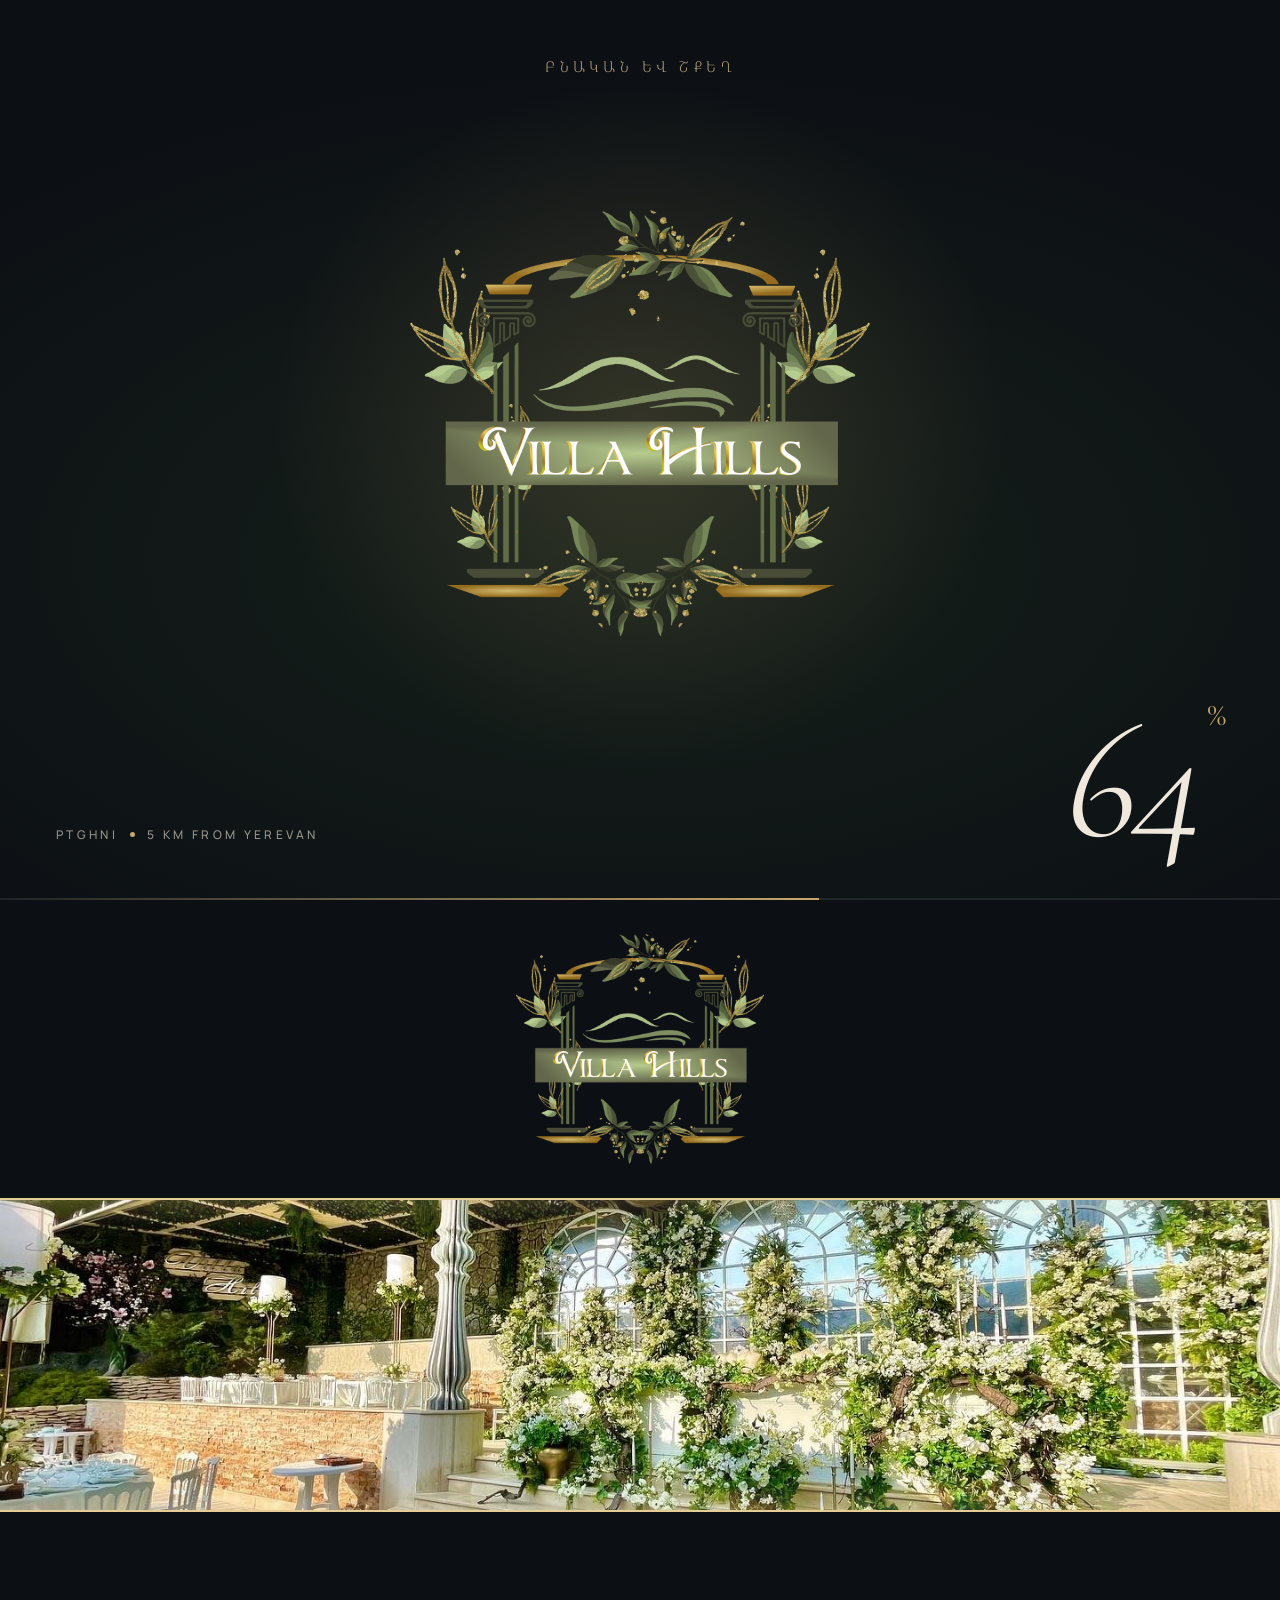
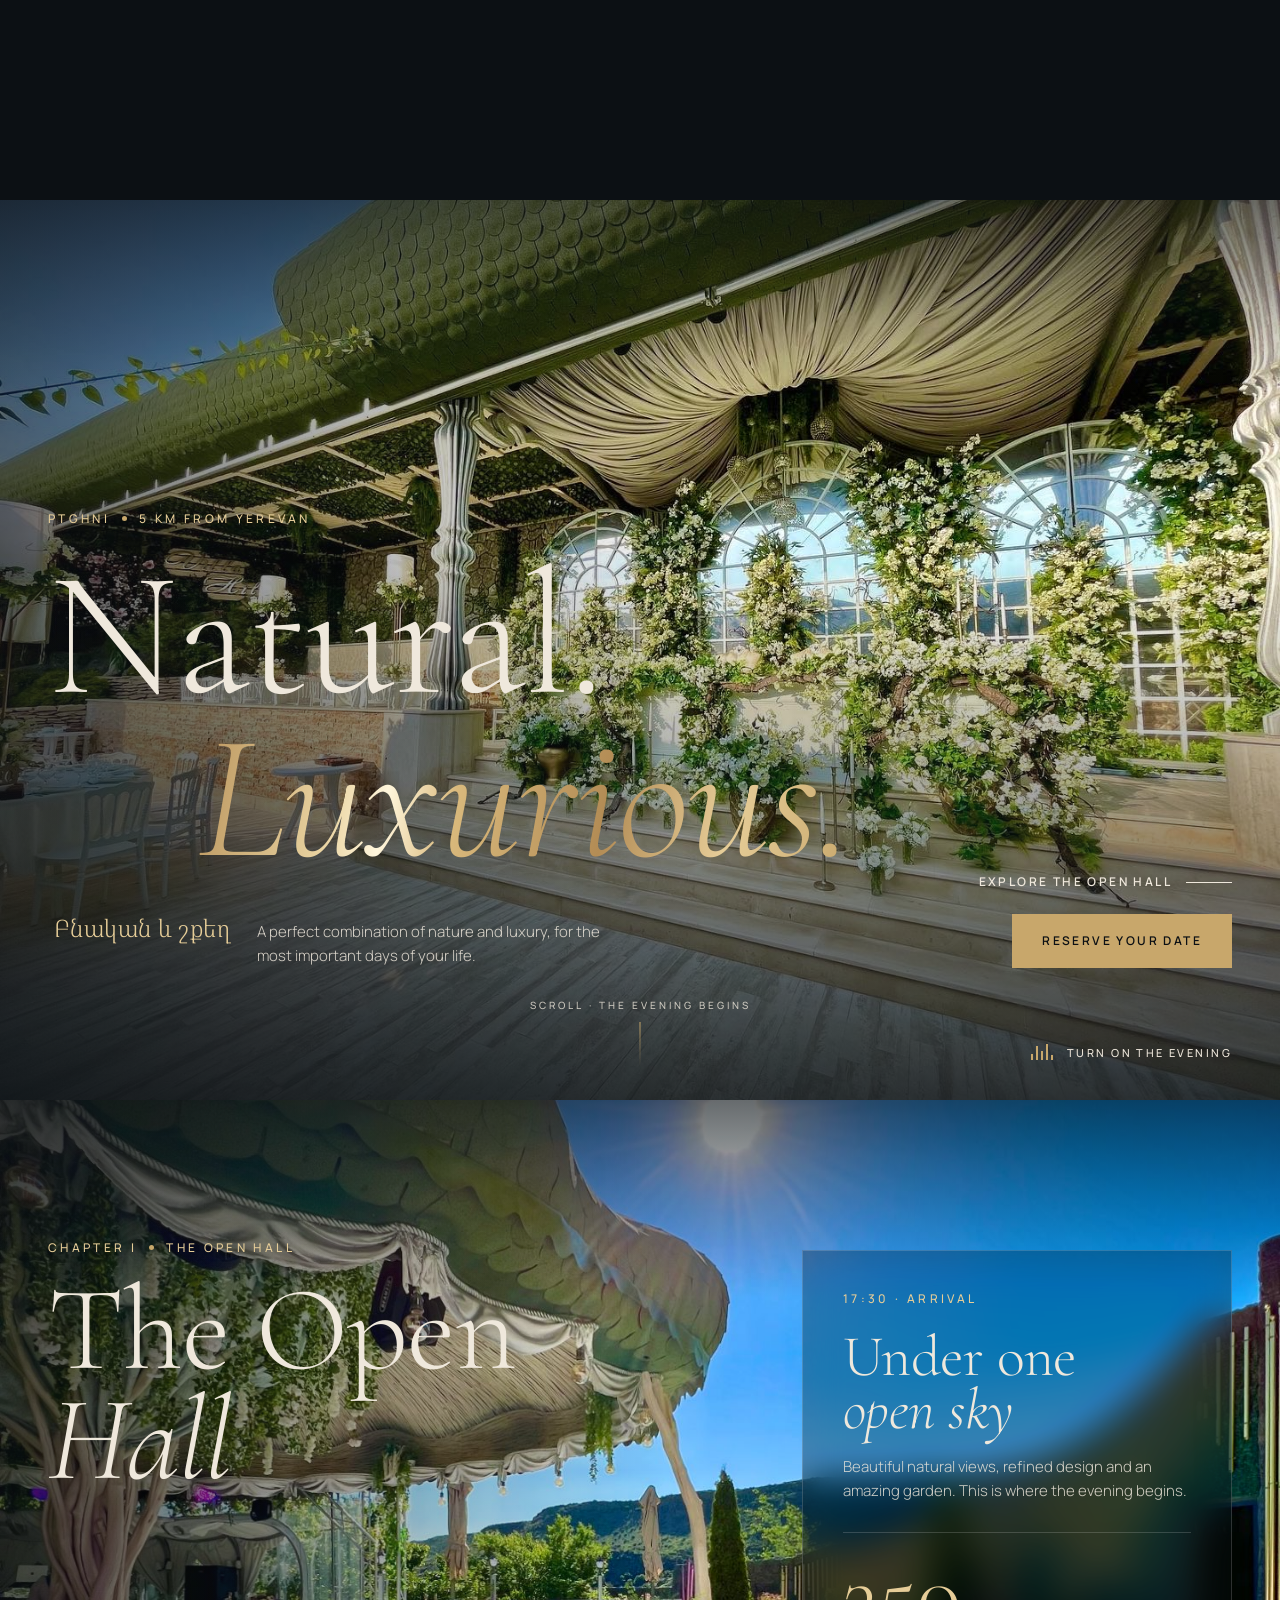
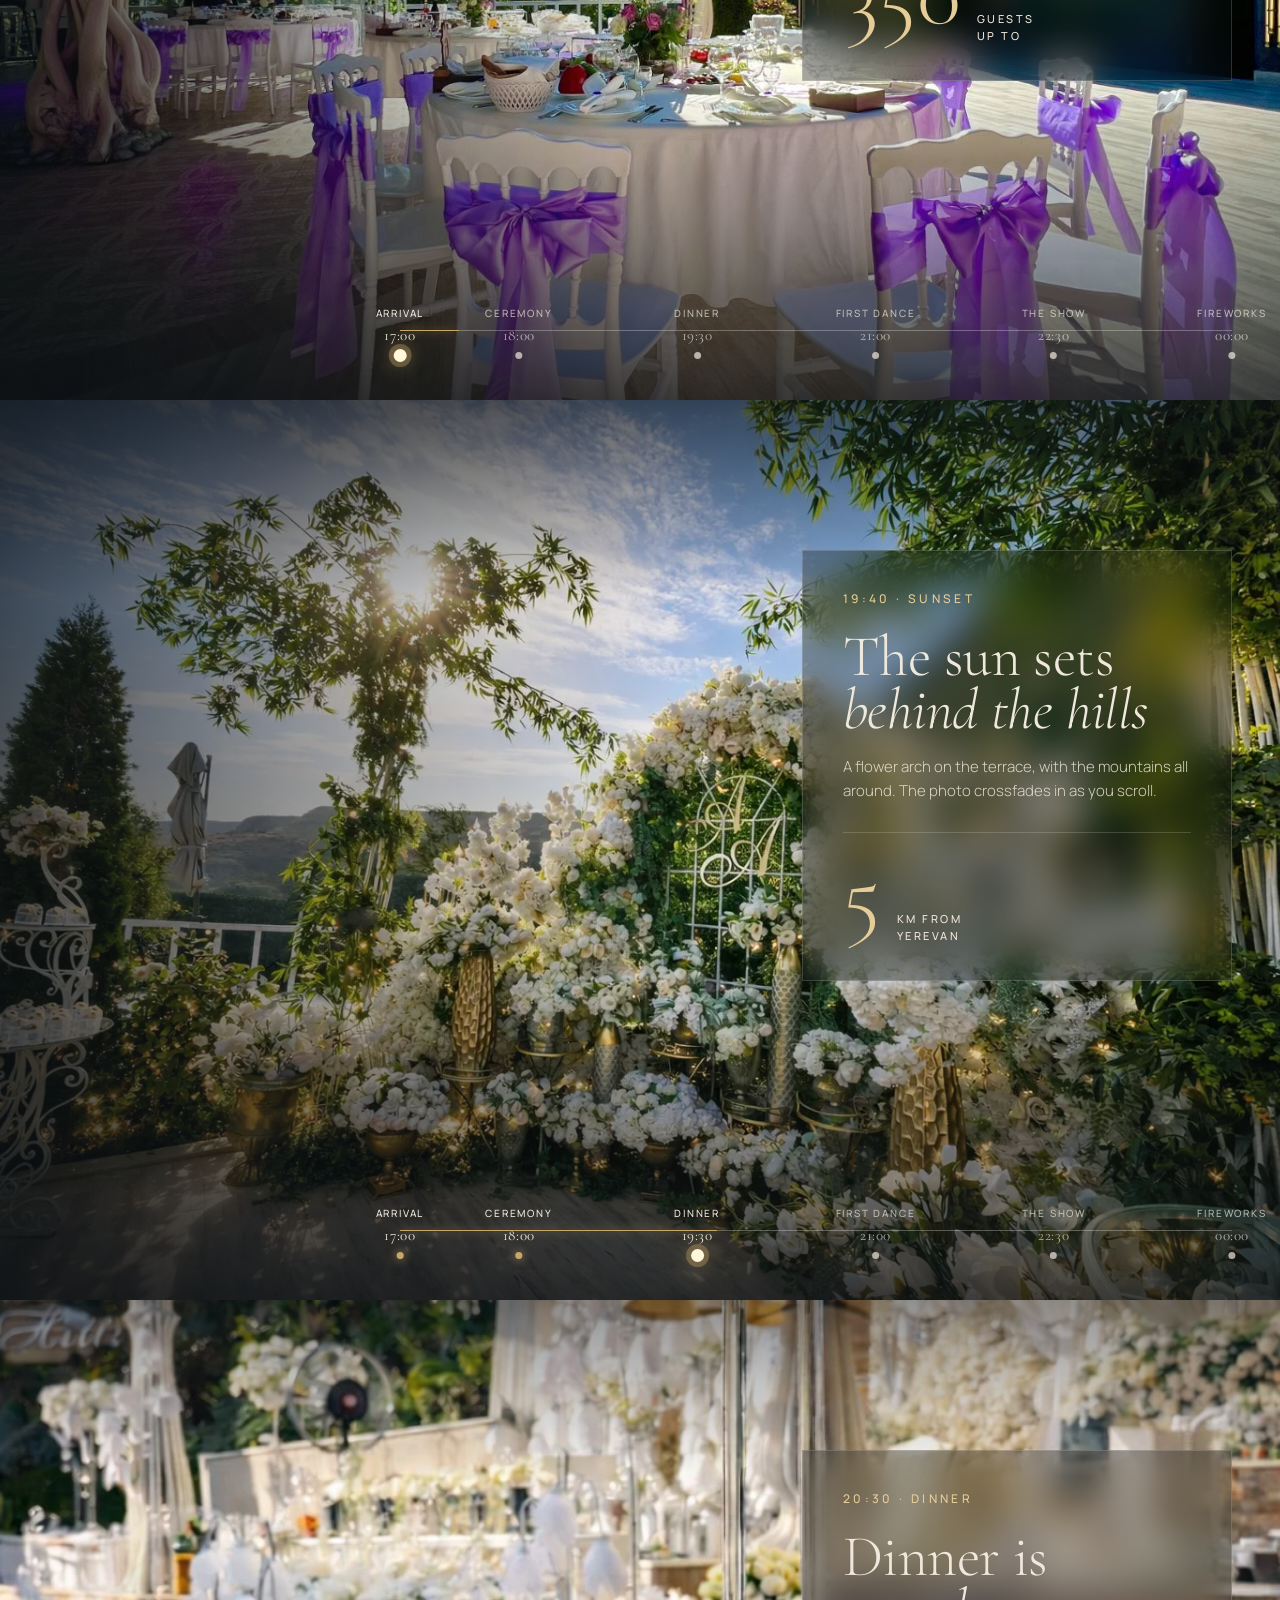
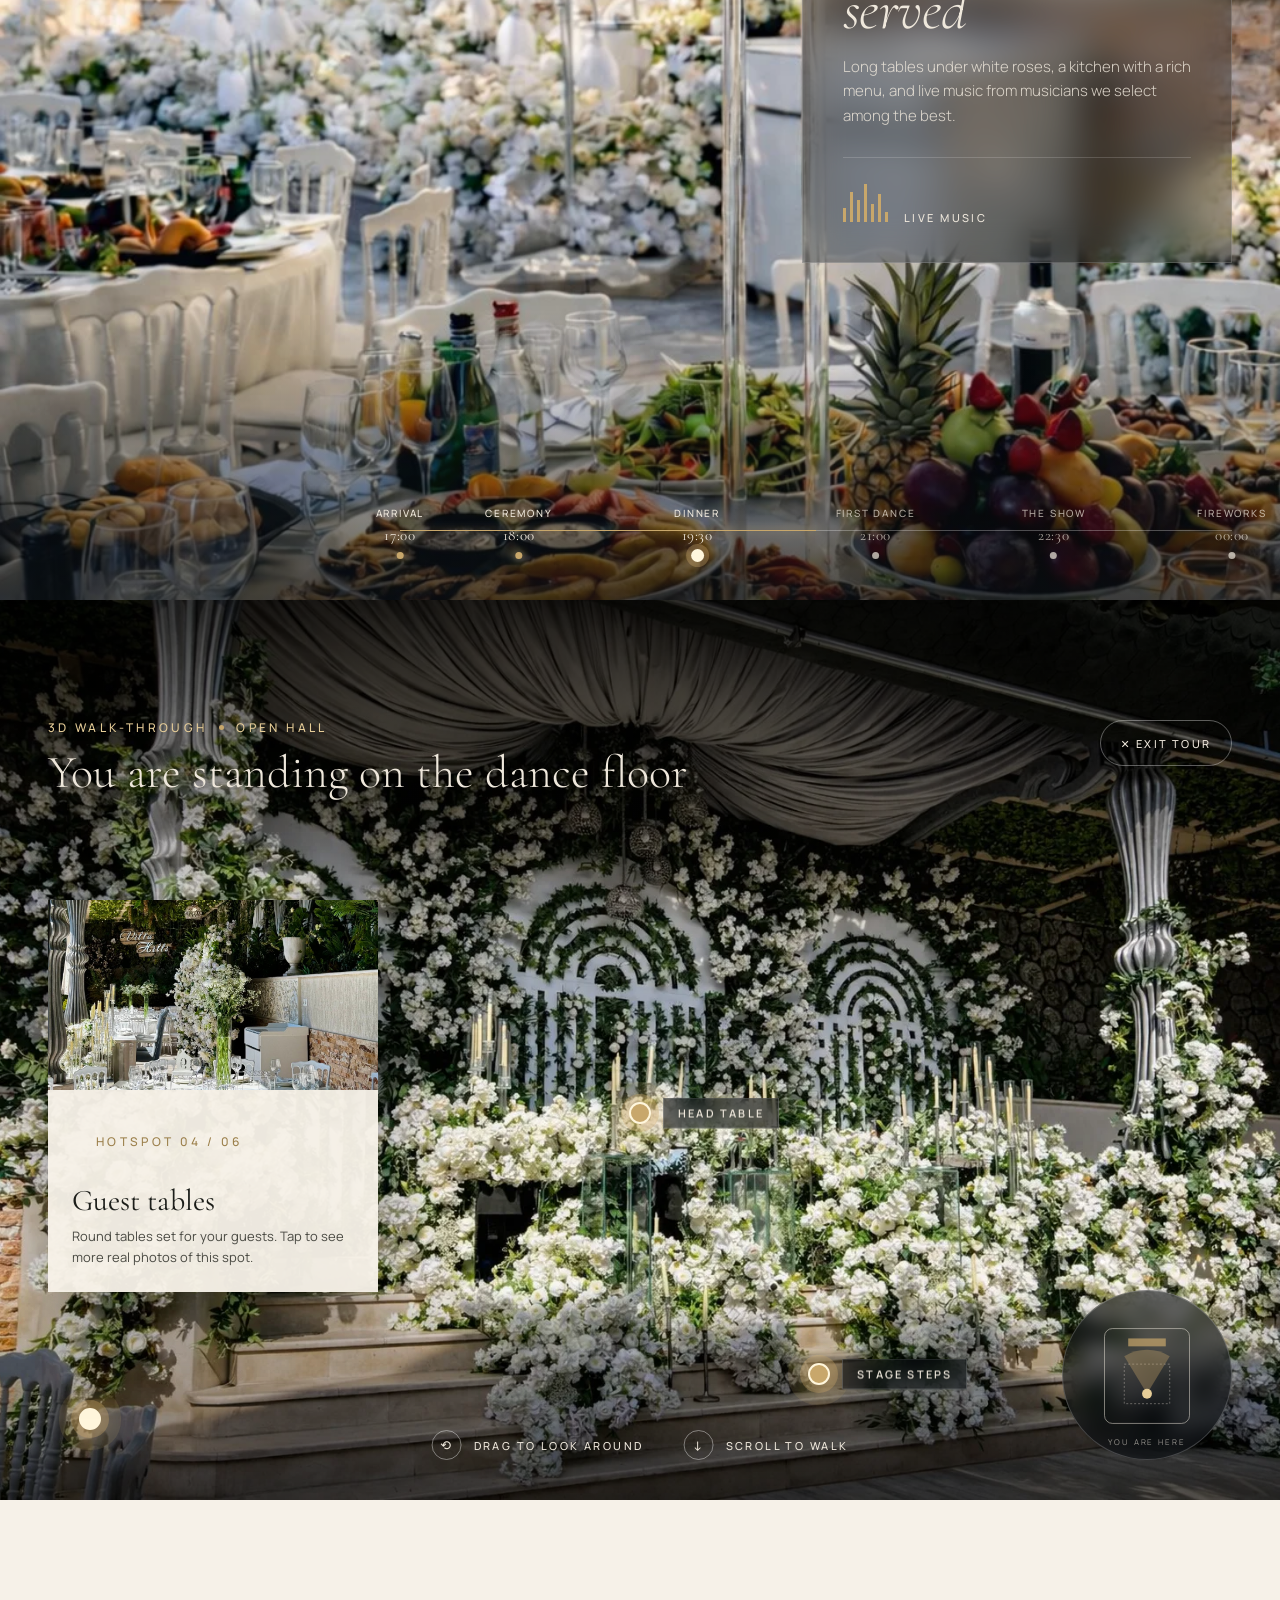
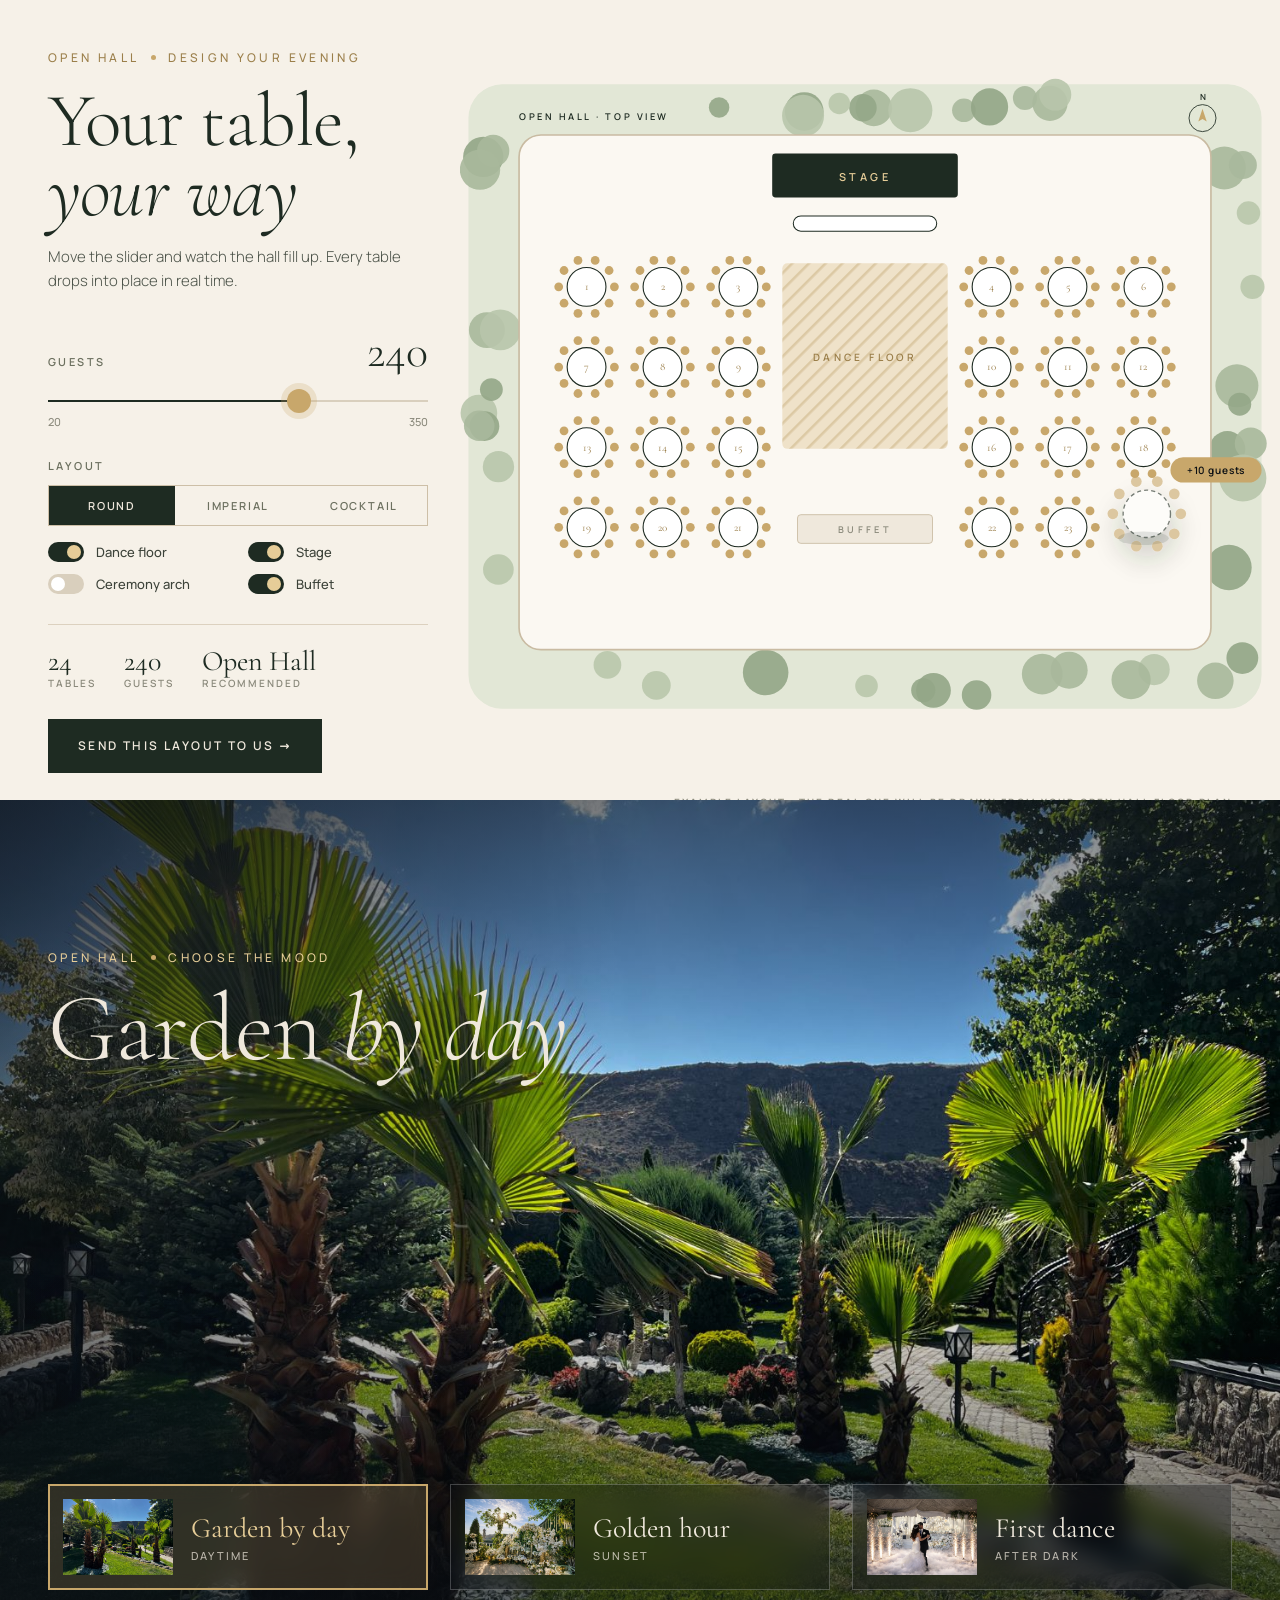
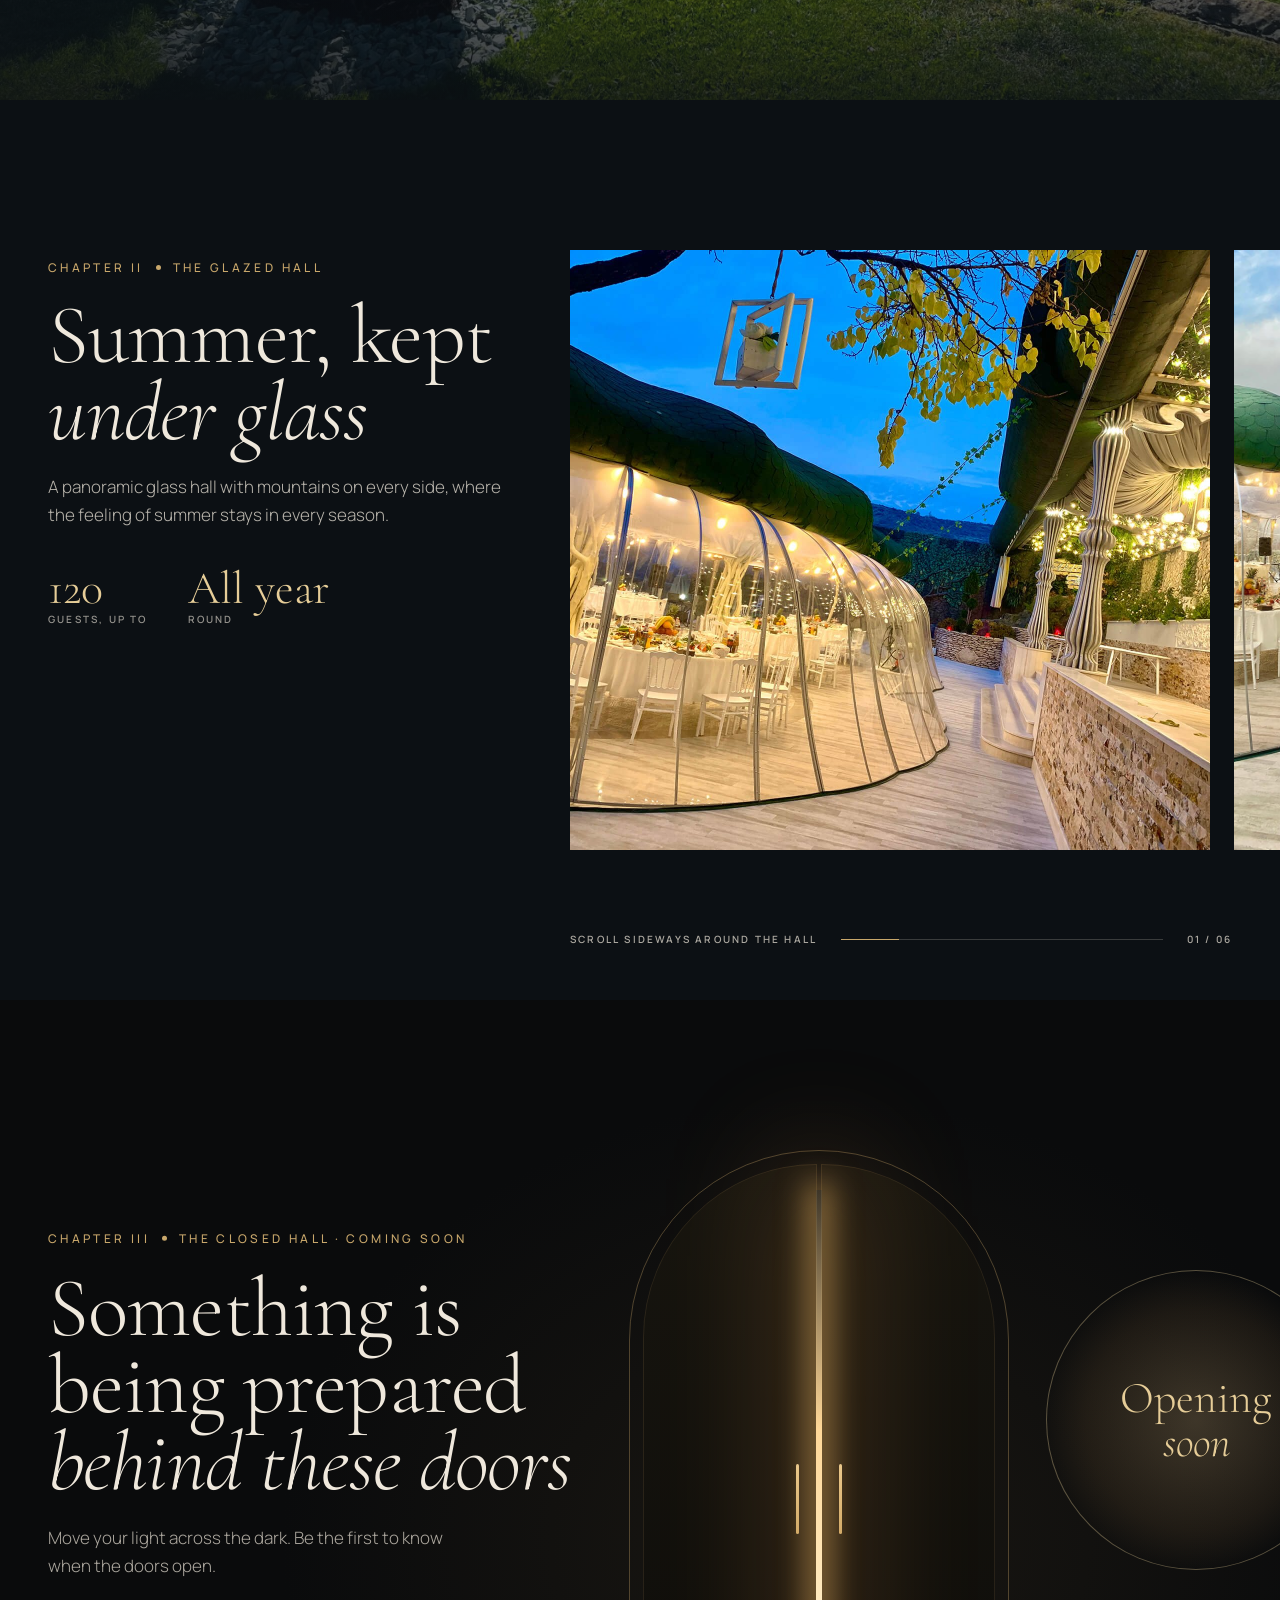
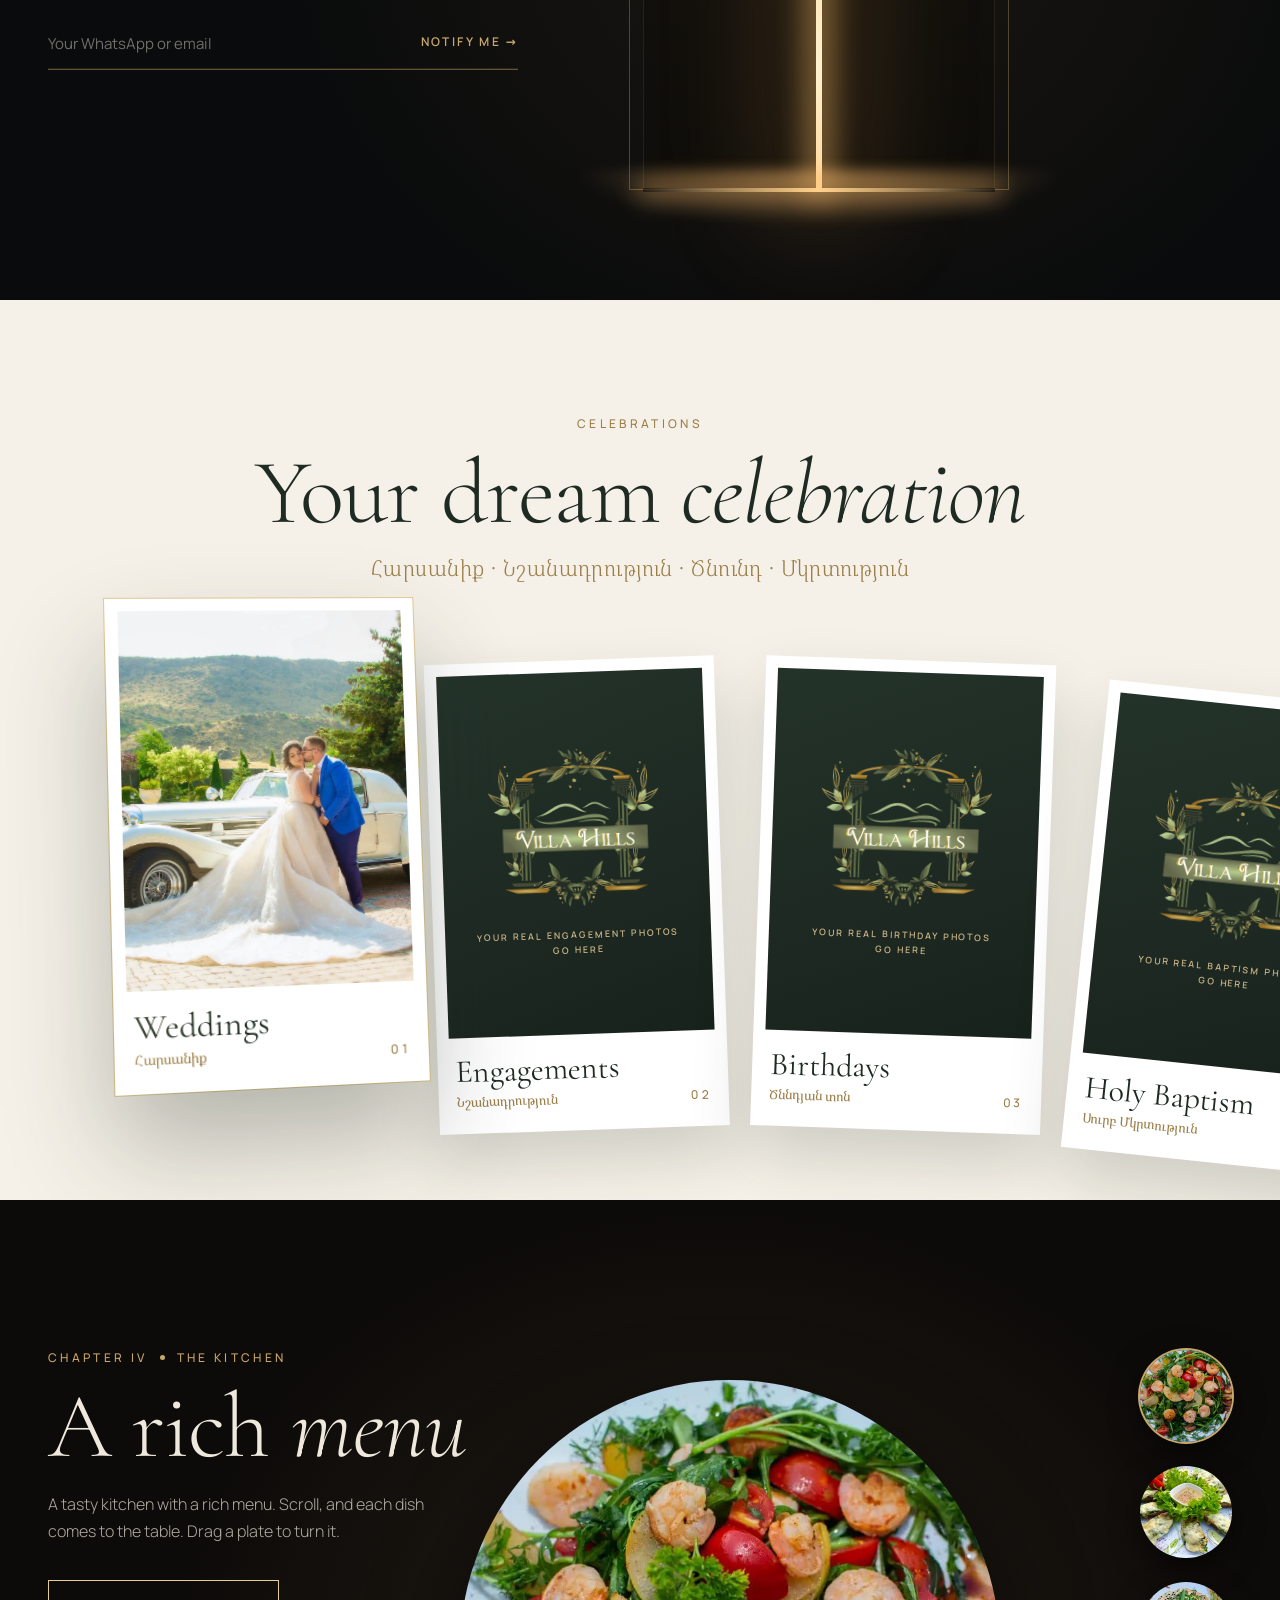
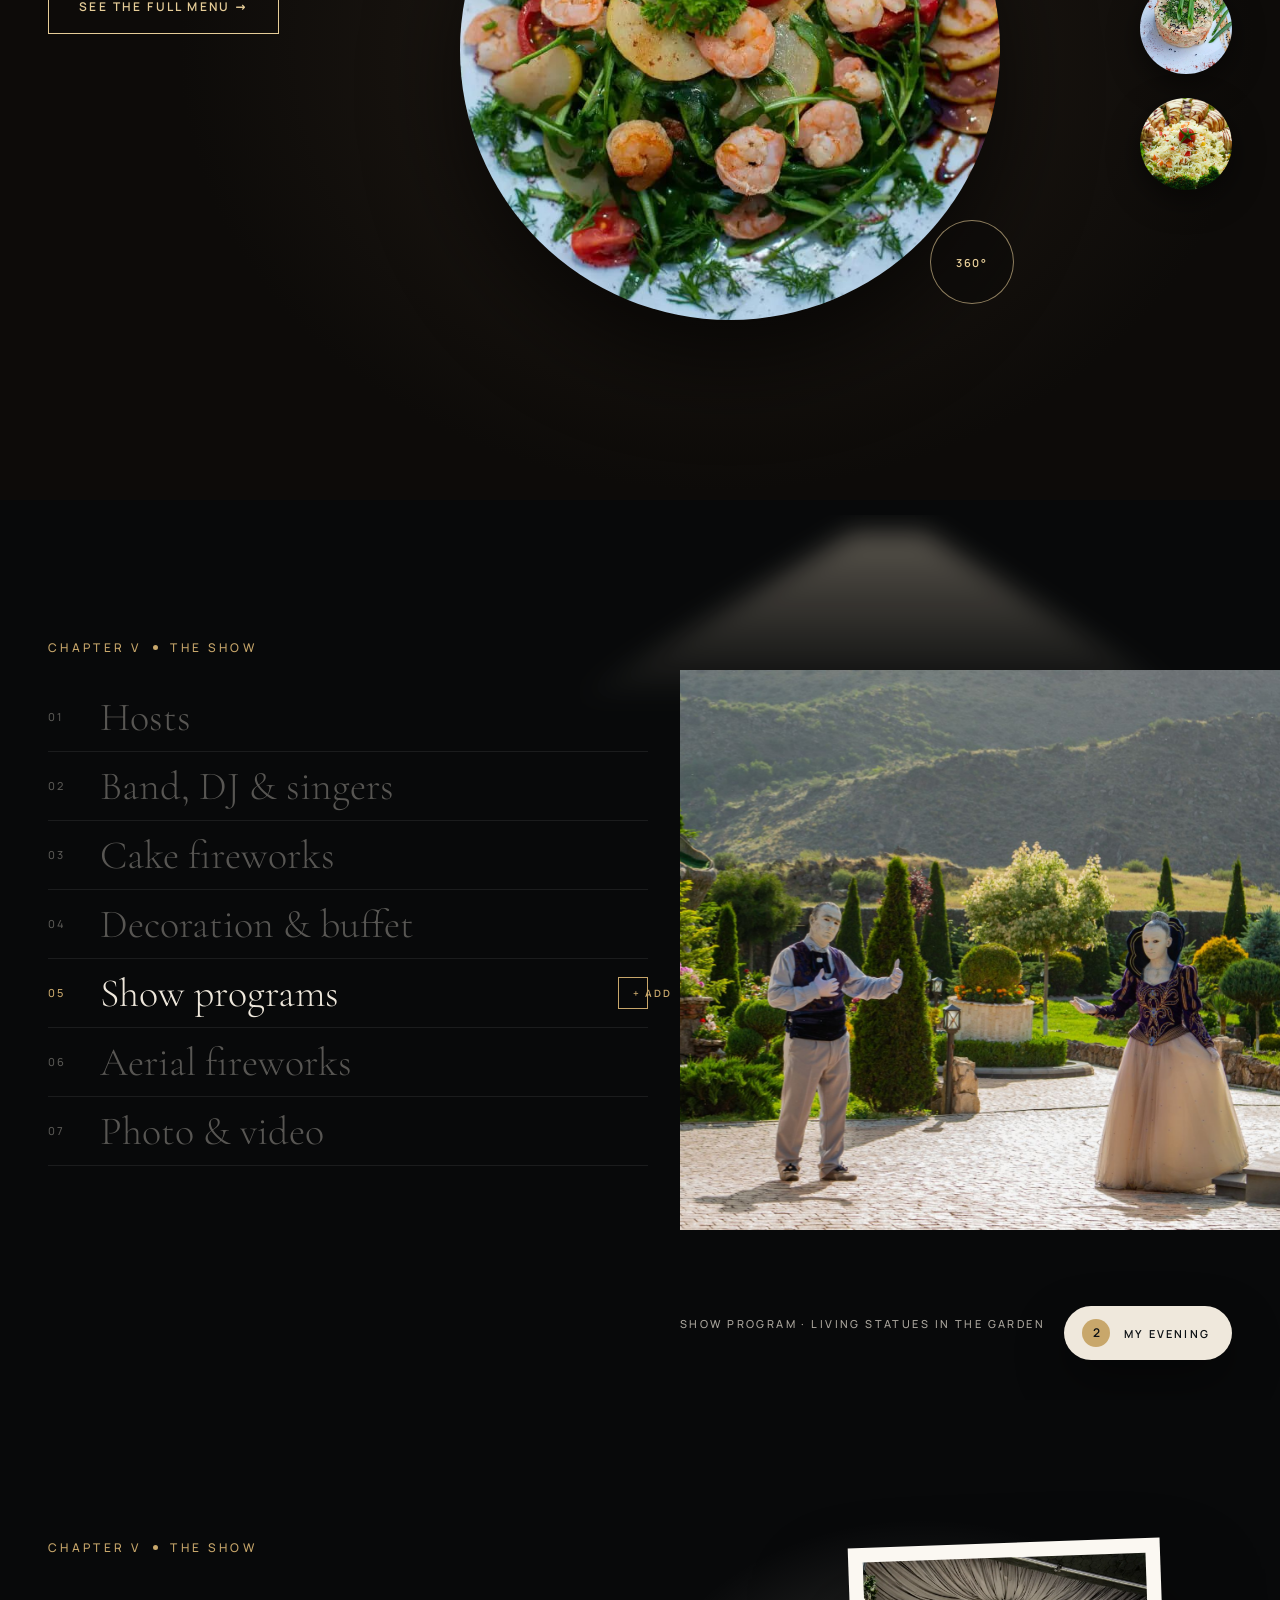
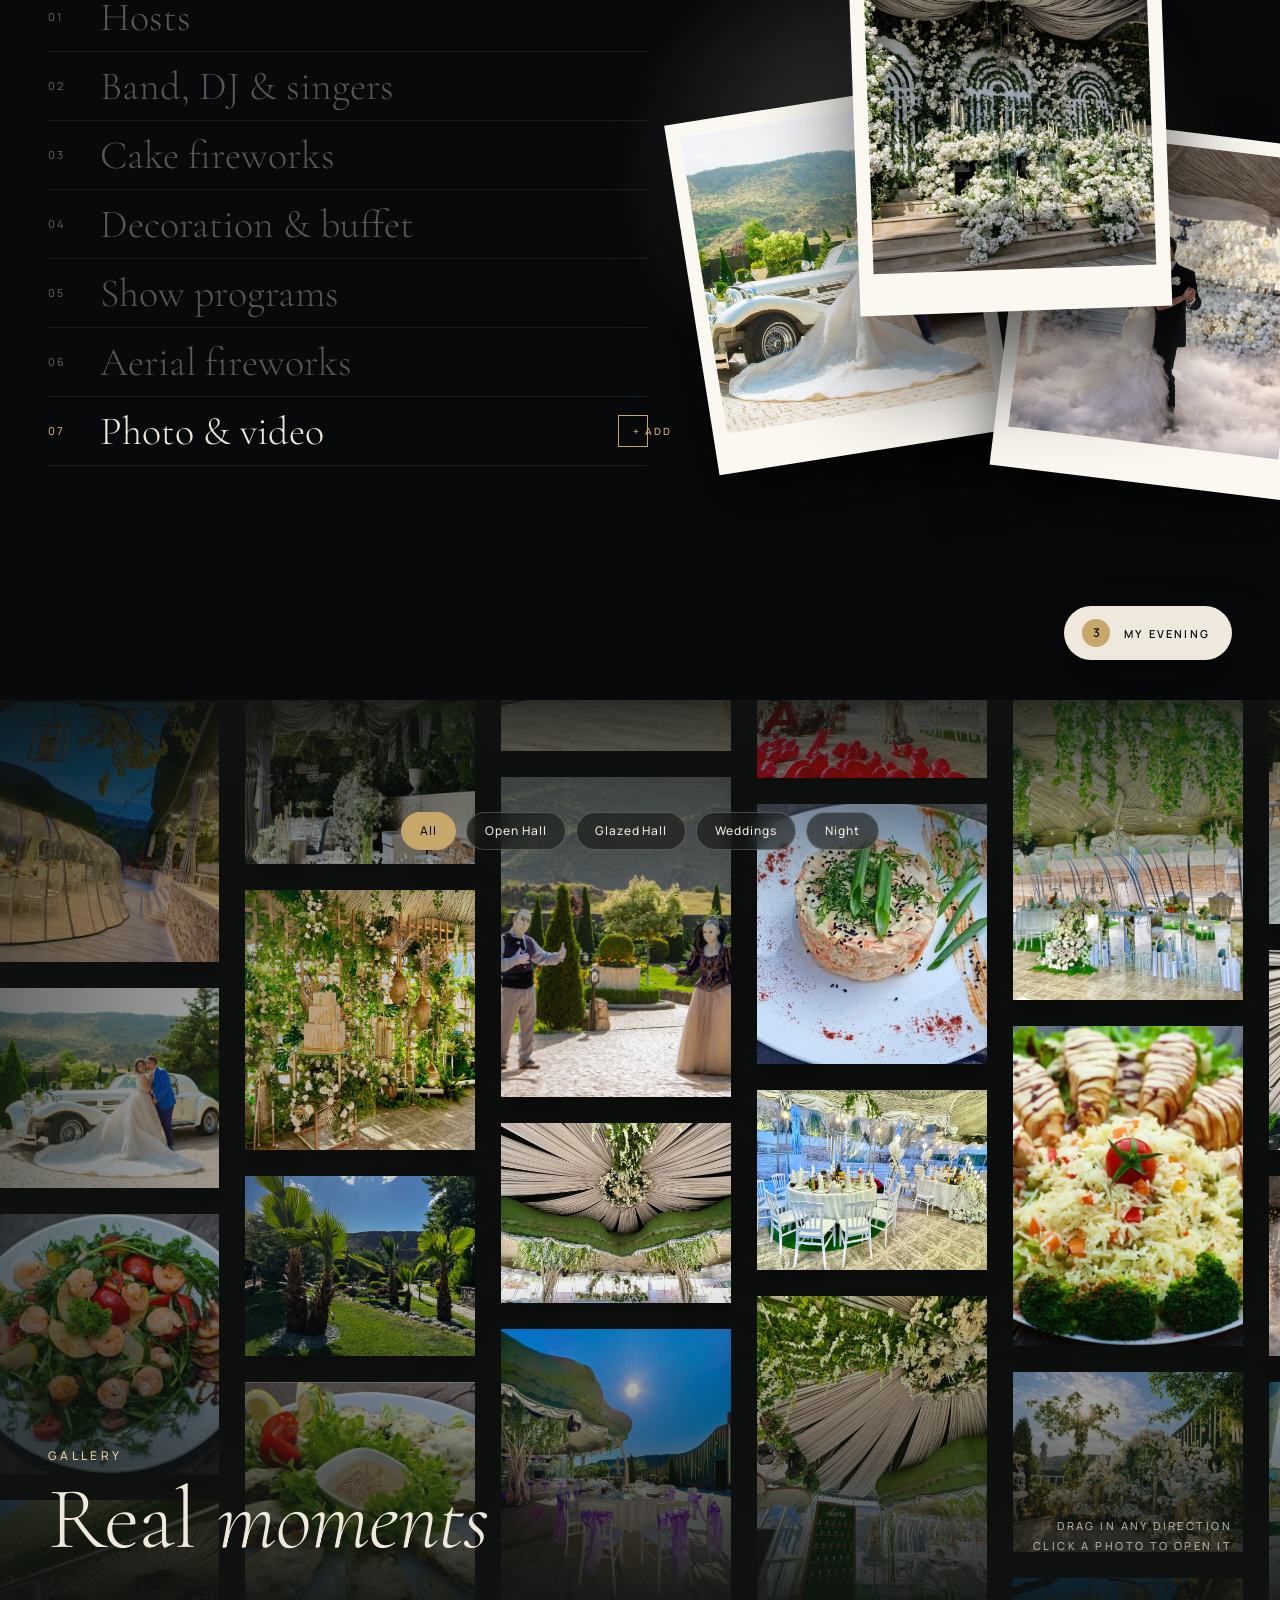
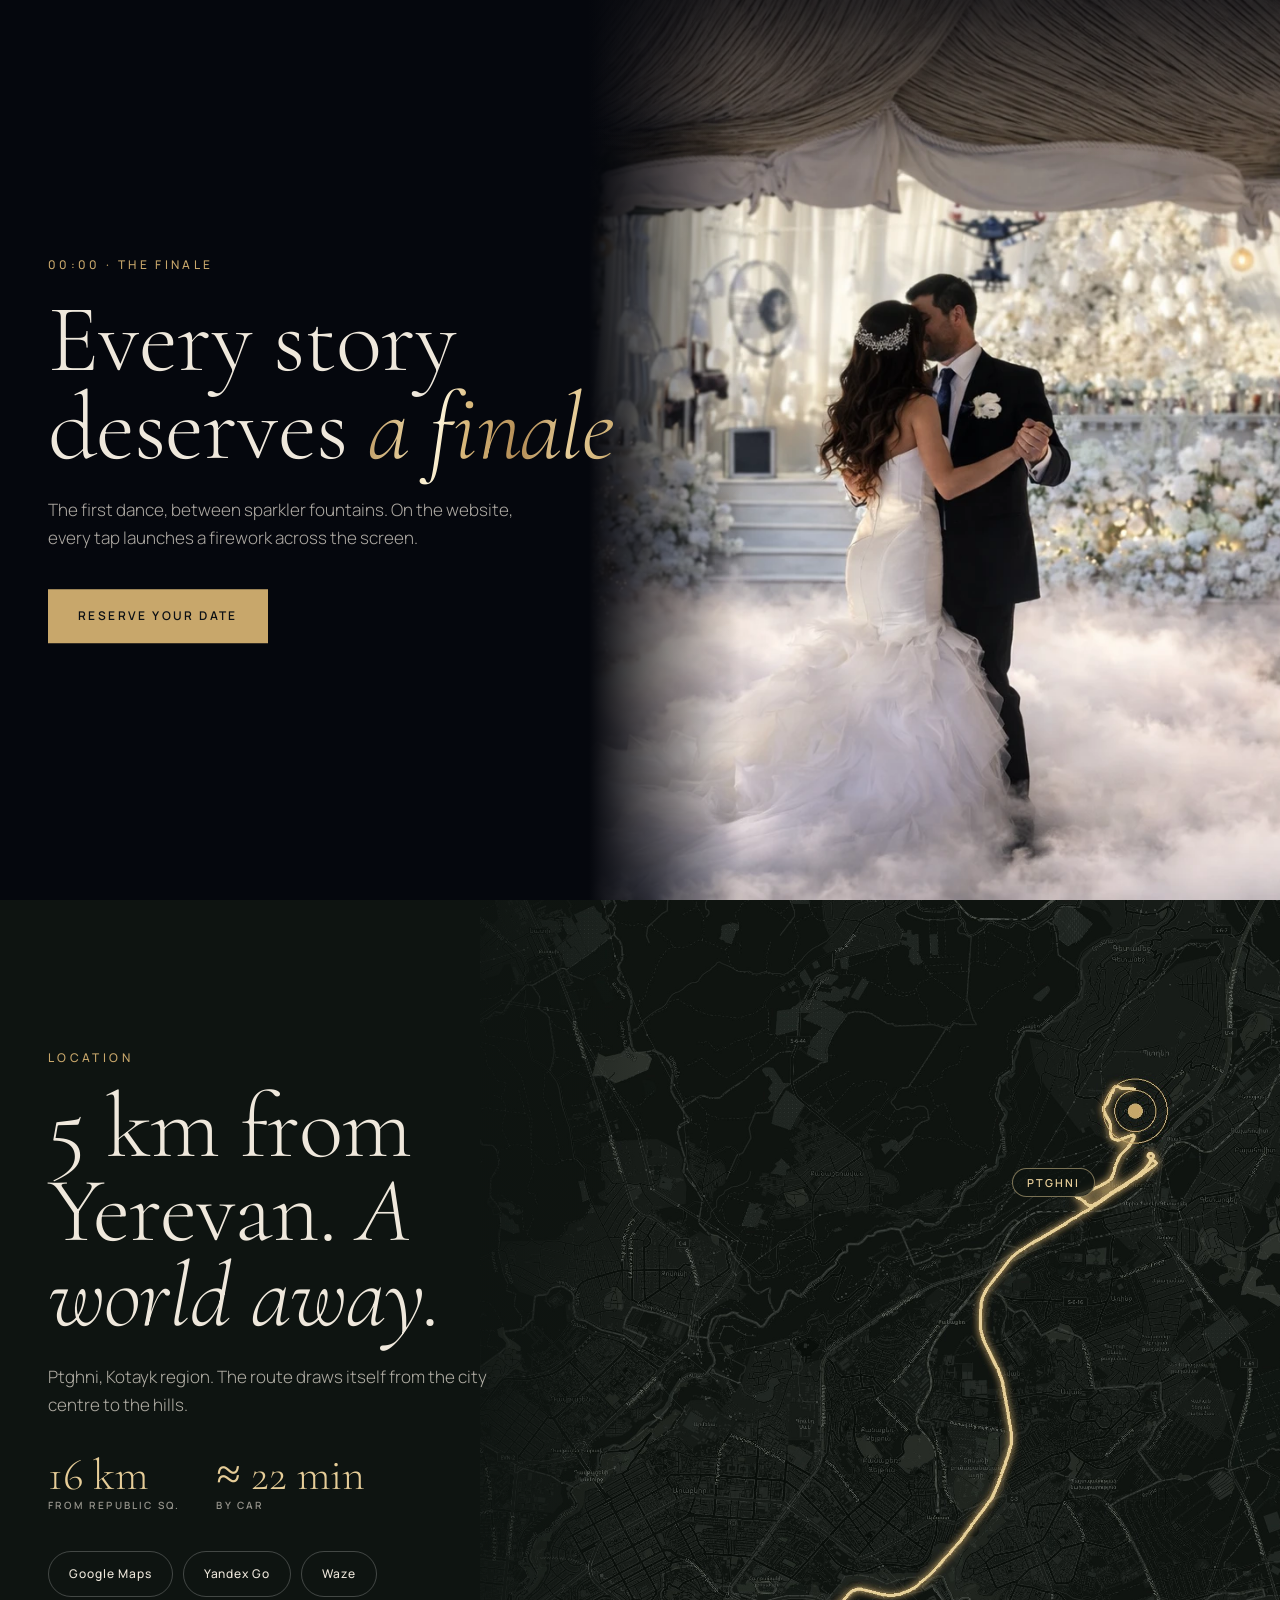
==== commit a05a3b45: "Use only the client's 10 Open Hall photos in every Open Hall scene Hero, afternoon-to-dinner sequenc" ====
--- a/prototype/index.html
+++ b/prototype/index.html
@@ -46,14 +46,14 @@
 
 <!-- ================= S00b CURTAIN REVEAL ================= -->
 <section class="scene" id="s00b" data-nav="off" data-hud="off" data-cursor="none">
-  <img class="bg" src="assets/img/garden-ceremony.jpg" alt="">
+  <img class="bg" src="assets/img/open-hall/oh-05.jpg" alt="">
   <div class="panel top"><img src="assets/img/logo.png" alt="Villa Hills"></div>
   <div class="panel bottom"></div>
 </section>
 
 <!-- ================= S01 HERO ================= -->
 <section class="scene" id="s01" data-time="17:00" data-meta="Ptghni · Afternoon" data-cursor="1062,742,ff" data-trail="1">
-  <img class="bg" src="assets/img/garden-ceremony.jpg" alt="">
+  <img class="bg" src="assets/img/open-hall/oh-05.jpg" alt="">
   <div class="shade"></div>
   <div class="hero-copy">
     <div class="eyebrow">Ptghni<span class="dot"></span>5 km from Yerevan</div>
@@ -73,7 +73,7 @@
 
 <!-- ================= S02a OPEN HALL – AFTERNOON ================= -->
 <section class="scene oh" id="s02a" data-time="17:30" data-meta="Ptghni · Afternoon" data-cursor="none" data-sun="0.07">
-  <div class="frame43"><img src="assets/img/openhall-wide.jpg" alt=""></div>
+  <div class="frame43"><img src="assets/img/open-hall/oh-10.jpg" alt="" style="object-position:50% 46%"></div>
   <div class="oh-title"><div class="eyebrow">Chapter I<span class="dot"></span>The Open Hall</div><div class="display">The Open<br><em>Hall</em></div></div>
   <div class="oh-card">
     <div class="eyebrow">17:30 · Arrival</div>
@@ -86,43 +86,43 @@
 
 <!-- ================= S02b OPEN HALL – SUNSET ================= -->
 <section class="scene oh" id="s02b" data-time="19:40" data-meta="Ptghni · Sunset" data-cursor="none" data-sun="0.38">
-  <div class="frame43"><img src="assets/img/sunset-table.jpg" alt=""></div>
+  <div class="frame43"><img src="assets/img/open-hall/oh-01.webp" alt=""></div>
   <div class="oh-card">
     <div class="eyebrow">19:40 · Sunset</div>
     <h2 class="display">The sun sets<br><em>behind the hills</em></h2>
-    <p>Dinner under the open sky, with the mountains all around. The photo crossfades in as you scroll.</p>
+    <p>A flower arch on the terrace, with the mountains all around. The photo crossfades in as you scroll.</p>
     <div class="stat"><b>5</b><span>km from<br>Yerevan</span></div>
   </div>
   <div class="timeline" data-fill="0.381"></div>
 </section>
 
 <!-- ================= S02c OPEN HALL – NIGHT ================= -->
-<section class="scene oh" id="s02c" data-time="21:30" data-meta="Ptghni · Night" data-cursor="none" data-sun="0.64">
-  <div class="frame43"><img src="assets/img/night-sparklers.jpg" alt=""></div>
+<section class="scene oh" id="s02c" data-time="20:30" data-meta="Ptghni · Dinner" data-cursor="none" data-sun="0.5">
+  <div class="frame43"><img src="assets/img/open-hall/oh-04.webp" alt="" style="object-position:50% 62%"></div>
   <div class="oh-card">
-    <div class="eyebrow">21:30 · First dance</div>
-    <h2 class="display">The lights<br><em>come on</em></h2>
-    <p>Live music from musicians we select among the best, and fireworks around the cake.</p>
+    <div class="eyebrow">20:30 · Dinner</div>
+    <h2 class="display">Dinner is<br><em>served</em></h2>
+    <p>Long tables under white roses, a kitchen with a rich menu, and live music from musicians we select among the best.</p>
     <div class="stat"><span class="eq" style="height:40px;gap:4px"><i style="height:14px;width:3px"></i><i style="height:30px;width:3px"></i><i style="height:22px;width:3px"></i><i style="height:38px;width:3px"></i><i style="height:18px;width:3px"></i><i style="height:28px;width:3px"></i><i style="height:10px;width:3px"></i></span><span>Live music</span></div>
   </div>
-  <div class="timeline" data-fill="0.643"></div>
+  <div class="timeline" data-fill="0.5"></div>
 </section>
 
 <!-- ================= S02d 3D WALK-THROUGH ================= -->
-<section class="scene" id="s02d" data-nav="light" data-hud="off" data-cursor="560,590,drag">
-  <img class="bg" src="assets/img/openhall-trees.jpg" alt="">
+<section class="scene" id="s02d" data-nav="light" data-hud="off" data-cursor="1010,640,drag">
+  <img class="bg" src="assets/img/open-hall/oh-02.webp" alt="">
   <div class="vign"></div>
   <div class="tour-top">
     <div><div class="eyebrow" style="color:#E6CD98">3D walk-through<span class="dot"></span>Open Hall</div><h3>You are standing on the dance floor</h3></div>
     <div class="tour-exit">✕ Exit tour</div>
   </div>
-  <div class="hot" style="left:46%;top:79%"><div class="pulse"></div><label>Dance floor</label></div>
-  <div class="hot" style="left:11%;top:42%"><div class="pulse"></div><label>The trees</label></div>
-  <div class="hot" style="left:88%;top:50%"><div class="pulse"></div><label>Terrace</label></div>
-  <div class="hot" style="left:53%;top:47%"><div class="pulse" style="background:#fff6dc"></div></div>
-  <div class="hot-card" style="left:800px;top:250px">
-    <img src="assets/img/head-table-flowers.jpg" alt="">
-    <div><div class="eyebrow" style="color:#9b7f4a">Hotspot 03 / 06</div><h4>Head table</h4><p>Where the couple sits. Tap to see more real photos of this spot.</p></div>
+  <div class="hot" style="left:50%;top:57%"><div class="pulse"></div><label>Head table</label></div>
+  <div class="hot" style="left:14%;top:40%"><div class="pulse"></div><label>Flower columns</label></div>
+  <div class="hot" style="left:64%;top:86%"><div class="pulse"></div><label>Stage steps</label></div>
+  <div class="hot" style="left:7%;top:91%"><div class="pulse" style="background:#fff6dc"></div></div>
+  <div class="hot-card" style="left:48px;top:300px">
+    <img src="assets/img/open-hall/oh-09.jpg" alt="" style="object-position:50% 70%">
+    <div><div class="eyebrow" style="color:#9b7f4a">Hotspot 04 / 06</div><h4>Guest tables</h4><p>Round tables set for your guests. Tap to see more real photos of this spot.</p></div>
   </div>
   <div class="tour-help"><span><kbd>⟲</kbd>Drag to look around</span><span><kbd>↓</kbd>Scroll to walk</span></div>
   <div class="minimap"><svg viewBox="0 0 170 170">
@@ -161,13 +161,13 @@
 
 <!-- ================= S02f MOODS ================= -->
 <section class="scene" id="s02f" data-hud="off" data-cursor="none">
-  <img class="bg" src="assets/img/ring-arch-table.jpg" alt="">
+  <img class="bg" src="assets/img/open-hall/oh-08.jpg" alt="">
   <div class="shade"></div>
-  <div class="mood-title"><div class="eyebrow">Open Hall<span class="dot"></span>Choose the mood</div><h2 class="display">Garden <em>ceremony</em></h2></div>
+  <div class="mood-title"><div class="eyebrow">Open Hall<span class="dot"></span>Choose the mood</div><h2 class="display">Garden <em>by day</em></h2></div>
   <div class="moods">
-    <div class="mood on"><img src="assets/img/ring-arch-table.jpg" alt=""><div><h5>Garden ceremony</h5><small>Daytime</small></div></div>
-    <div class="mood"><img src="assets/img/sunset-table.jpg" alt=""><div><h5>Sunset dinner</h5><small>Golden hour</small></div></div>
-    <div class="mood"><img src="assets/img/night-sparklers.jpg" alt=""><div><h5>Night party</h5><small>After dark</small></div></div>
+    <div class="mood on"><img src="assets/img/open-hall/oh-08.jpg" alt=""><div><h5>Garden by day</h5><small>Daytime</small></div></div>
+    <div class="mood"><img src="assets/img/open-hall/oh-01.webp" alt=""><div><h5>Golden hour</h5><small>Sunset</small></div></div>
+    <div class="mood"><img src="assets/img/open-hall/oh-03.webp" alt=""><div><h5>First dance</h5><small>After dark</small></div></div>
   </div>
 </section>
 
@@ -228,20 +228,20 @@
 </section>
 
 <!-- ================= S07a THE SHOW ================= -->
-<section class="scene" id="s07a" data-time="22:30" data-meta="Ptghni · The show" data-cursor="560,262,ff" data-sun="0.79">
+<section class="scene" id="s07a" data-time="22:30" data-meta="Ptghni · The show" data-cursor="560,494,ff" data-sun="0.79">
   <svg class="cone" viewBox="0 0 1440 900"><defs><linearGradient id="cg1" x1="0" y1="0" x2="0" y2="1"><stop offset="0" stop-color="rgba(255,240,210,.32)"/><stop offset="1" stop-color="rgba(255,240,210,0)"/></linearGradient><filter id="cb"><feGaussianBlur stdDeviation="14"/></filter></defs><polygon points="960,-20 1040,-20 1340,170 640,170" fill="url(#cg1)" filter="url(#cb)"/></svg>
   <div class="show-list">
     <div class="eyebrow">Chapter V<span class="dot"></span>The Show</div>
     <div class="row"><span>01</span>Hosts</div>
-    <div class="row on"><span>02</span>Band, DJ &amp; singers<span class="eq" id="rowEq"></span></div>
+    <div class="row"><span>02</span>Band, DJ &amp; singers</div>
     <div class="row"><span>03</span>Cake fireworks</div>
     <div class="row"><span>04</span>Decoration &amp; buffet</div>
-    <div class="row"><span>05</span>Show programs</div>
+    <div class="row on"><span>05</span>Show programs<span class="add">+ Add</span></div>
     <div class="row"><span>06</span>Aerial fireworks</div>
     <div class="row"><span>07</span>Photo &amp; video</div>
   </div>
-  <div class="stage-ph"><img src="assets/img/string-quartet.jpg" alt=""><div class="wave" id="wave"></div></div>
-  <div class="now-playing"><i class="pp">❚❚</i>Preview · live music</div>
+  <div class="stage-ph"><img src="assets/img/open-hall/oh-06.jpg" alt="" style="object-position:50% 60%"></div>
+  <div class="now-playing">Show program · living statues in the garden</div>
   <div class="my-evening"><b>2</b>My evening</div>
 </section>
 
@@ -258,9 +258,9 @@
     <div class="row"><span>06</span>Aerial fireworks</div>
     <div class="row on"><span>07</span>Photo &amp; video<span class="add">+ Add</span></div>
   </div>
-  <figure class="polaroid" style="left:690px;top:300px;transform:rotate(-9deg)"><img src="assets/img/couple-dip.jpg" alt=""></figure>
-  <figure class="polaroid" style="left:1010px;top:330px;transform:rotate(7deg)"><img src="assets/img/night-sparklers.jpg" alt=""></figure>
-  <figure class="polaroid" style="left:860px;top:150px;transform:rotate(-2deg) scale(1.04);box-shadow:0 60px 90px rgba(0,0,0,.6)"><img src="assets/img/head-table-flowers.jpg" alt=""></figure>
+  <figure class="polaroid" style="left:690px;top:300px;transform:rotate(-9deg)"><img src="assets/img/open-hall/oh-07.jpg" alt="" style="object-position:68% 50%"></figure>
+  <figure class="polaroid" style="left:1010px;top:330px;transform:rotate(7deg)"><img src="assets/img/open-hall/oh-03.webp" alt="" style="object-position:48% 50%"></figure>
+  <figure class="polaroid" style="left:860px;top:150px;transform:rotate(-2deg) scale(1.04);box-shadow:0 60px 90px rgba(0,0,0,.6)"><img src="assets/img/open-hall/oh-02.webp" alt=""></figure>
   <div class="my-evening"><b>3</b>My evening</div>
 </section>
 
@@ -277,11 +277,11 @@
 
 <!-- ================= S09 MIDNIGHT ================= -->
 <section class="scene" id="s09" data-time="00:00" data-meta="Ptghni · Midnight" data-cursor="none" data-sun="1">
-  <div class="fin-photo"><img src="assets/img/fireworks-bride.jpg" alt=""></div>
+  <div class="fin-photo"><img src="assets/img/open-hall/oh-03.webp" alt="" style="object-position:46% 50%"></div>
   <div class="fin-copy">
     <div class="eyebrow">00:00 · The finale</div>
     <h2 class="display">Every story deserves <em class="foil">a finale</em></h2>
-    <p class="lead">Aerial fireworks over the garden. On the website, every tap launches a firework across the screen.</p>
+    <p class="lead">The first dance, between sparkler fountains. On the website, every tap launches a firework across the screen.</p>
     <a class="btn btn-gold">Reserve your date</a>
   </div>
 </section>
